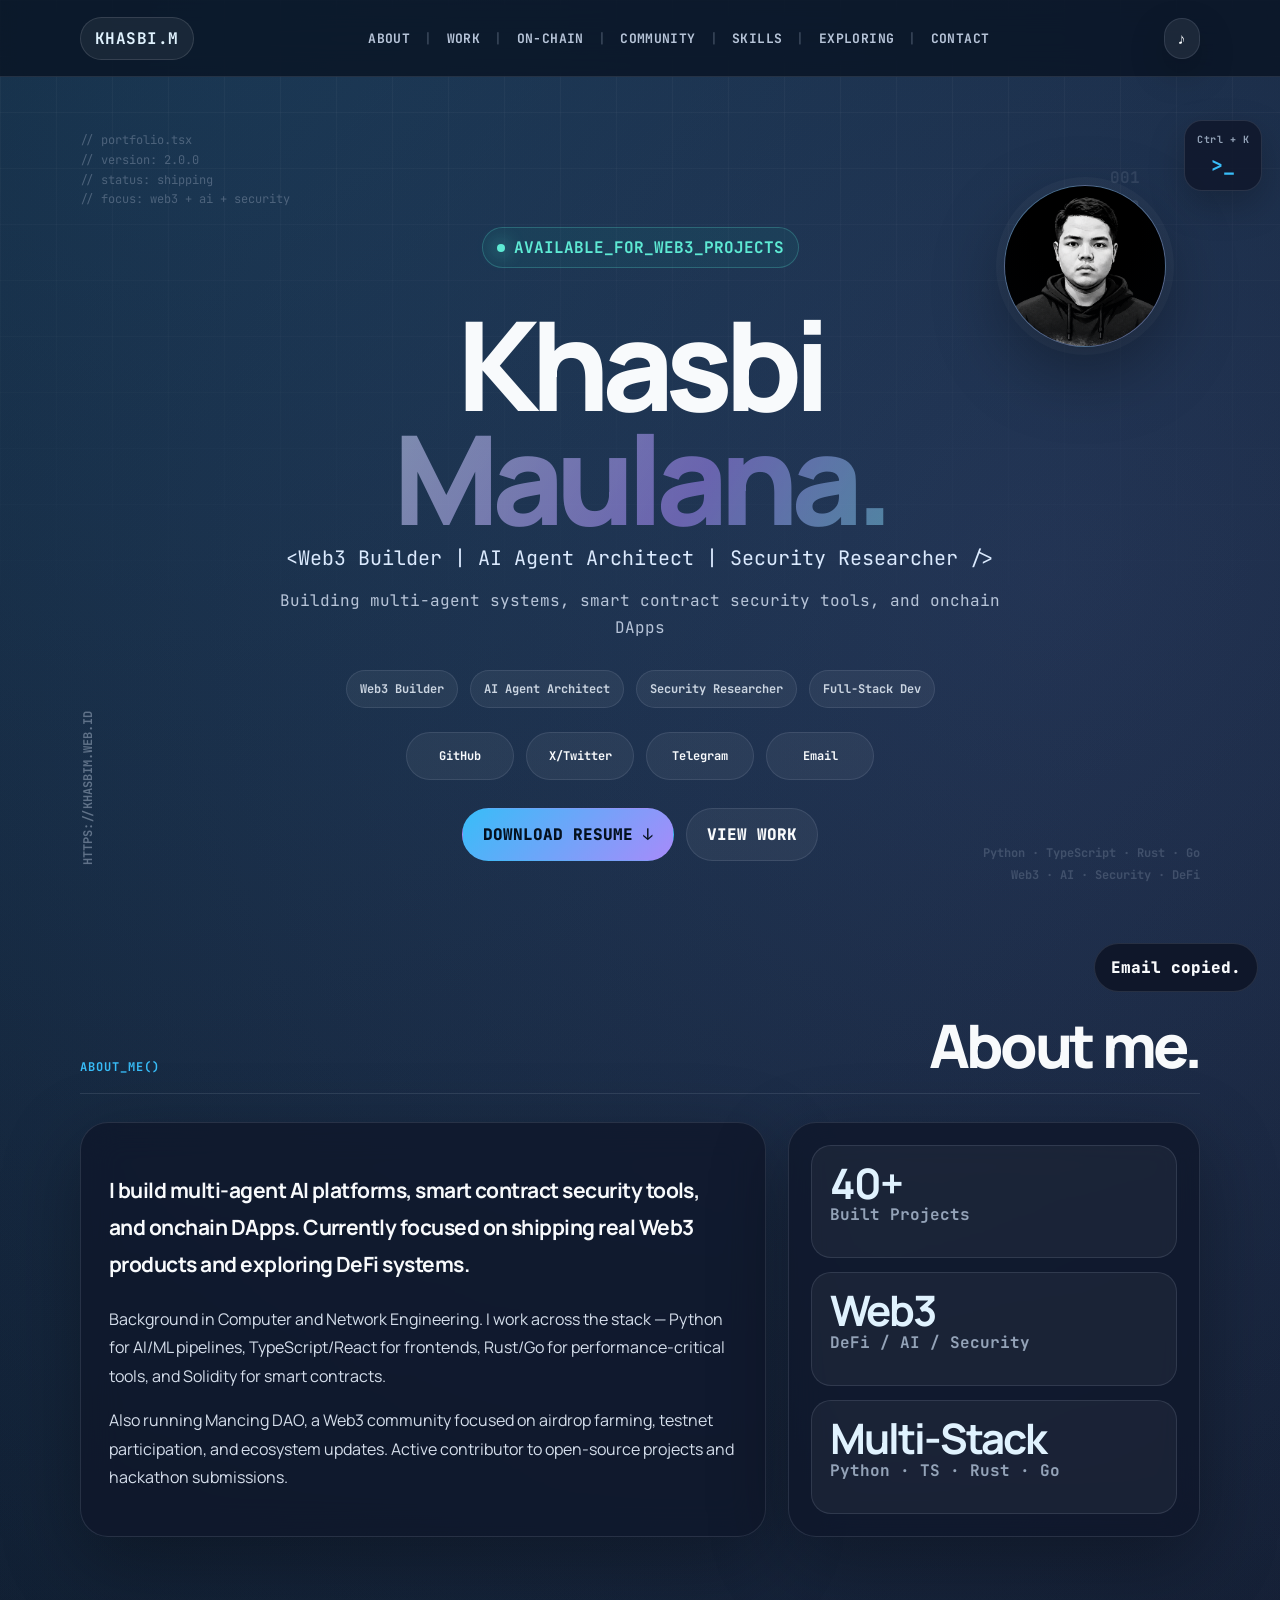
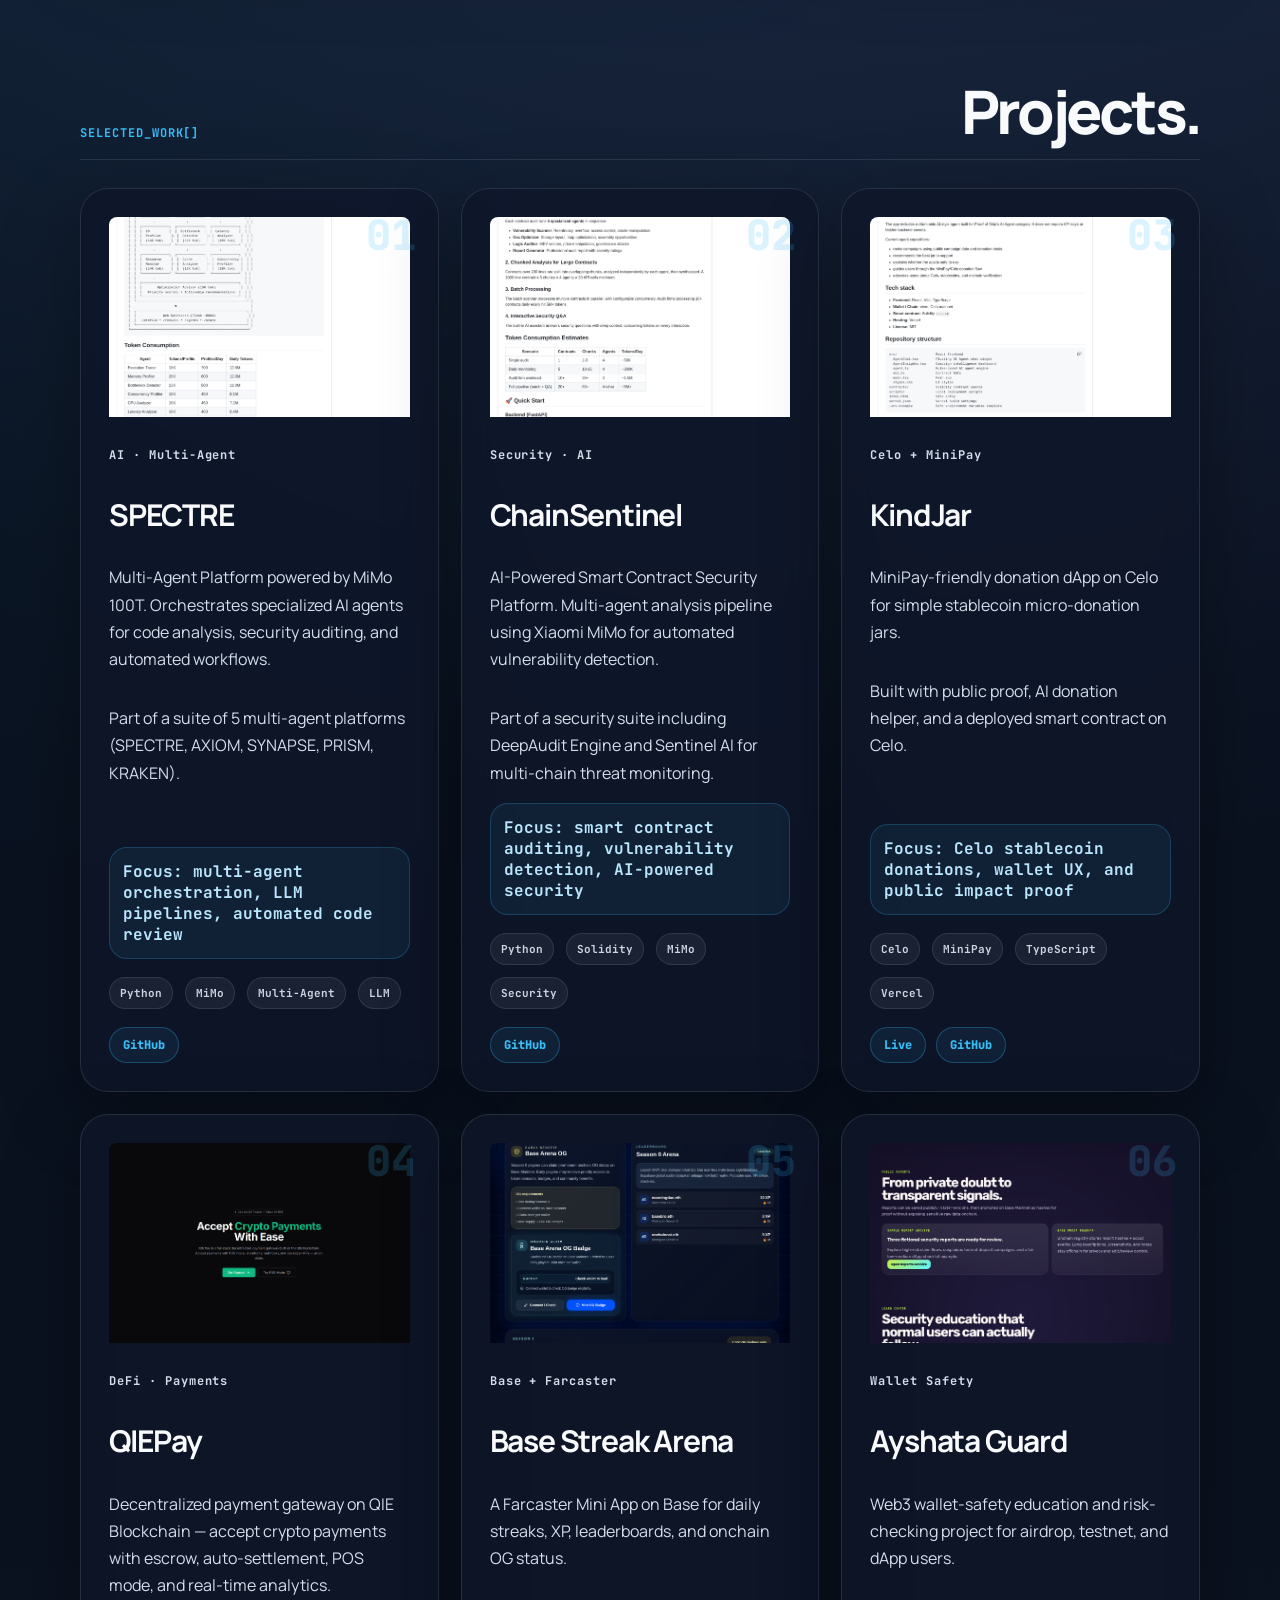
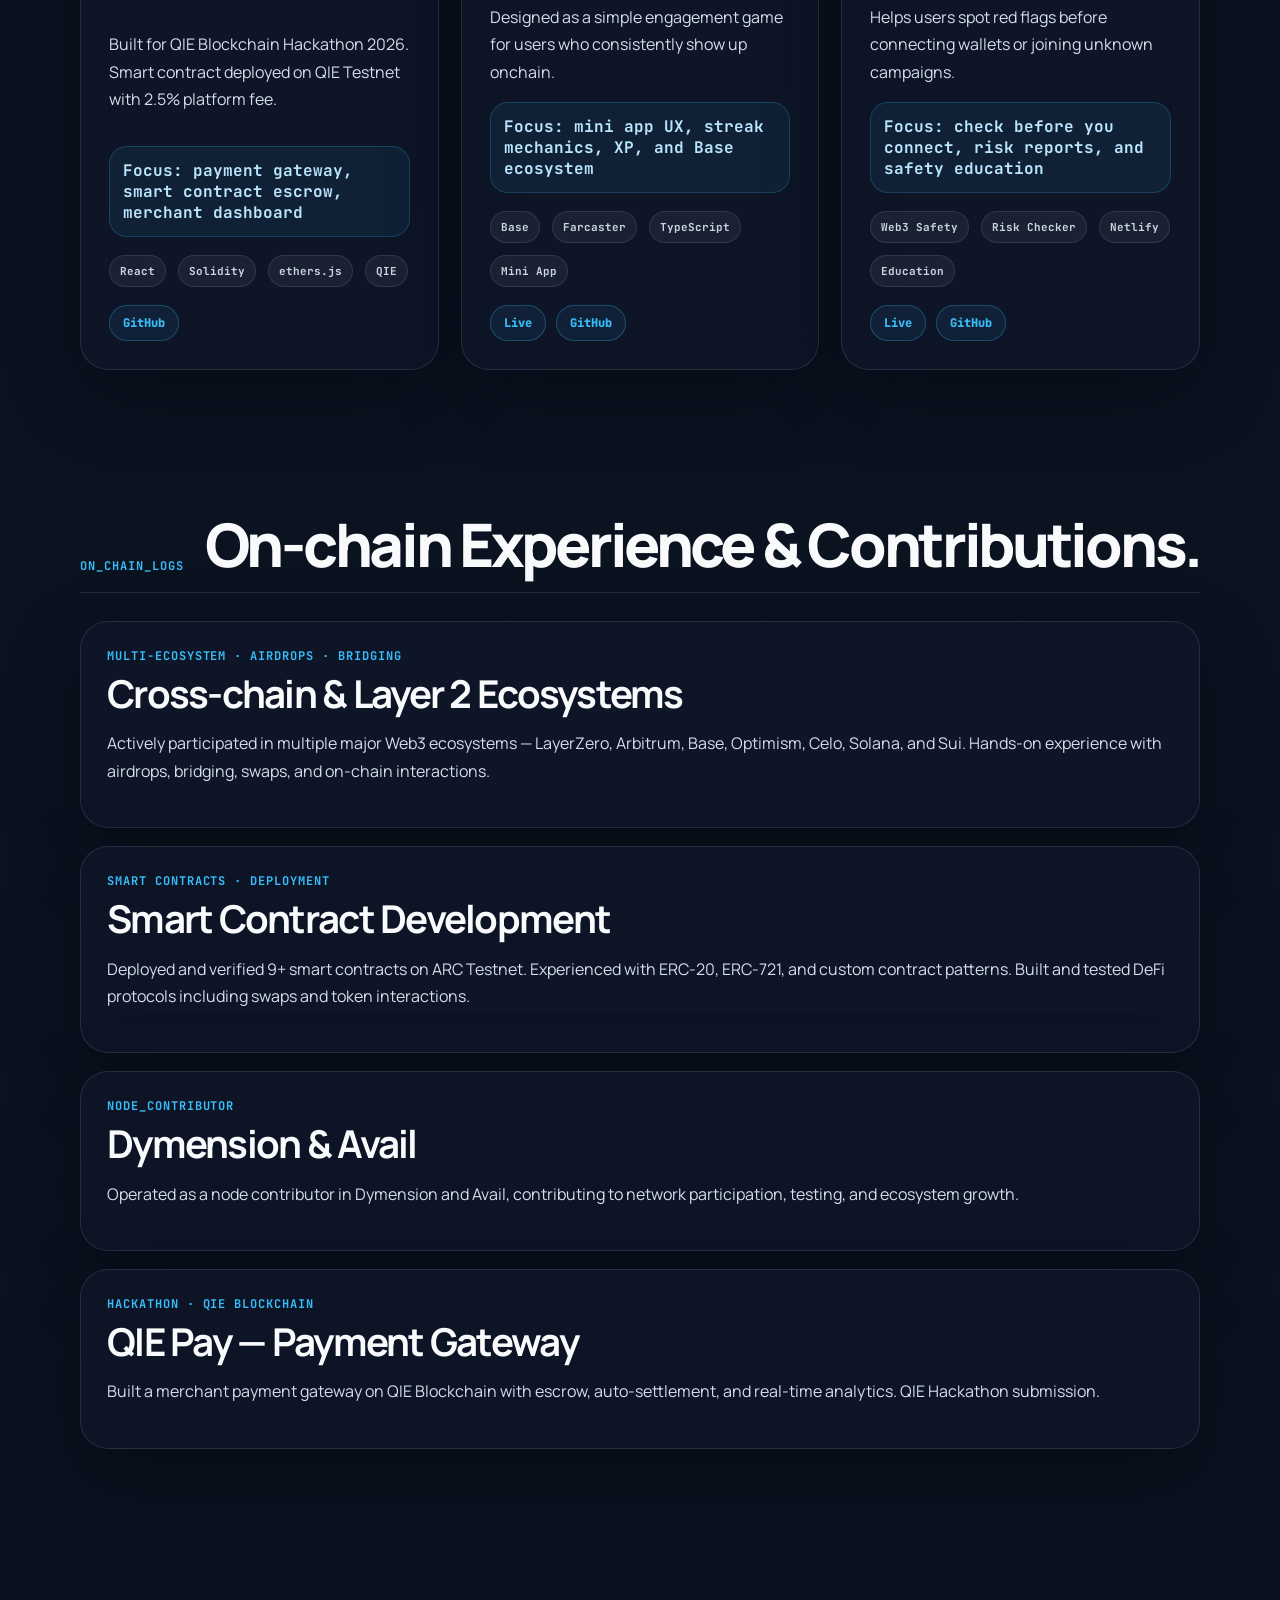
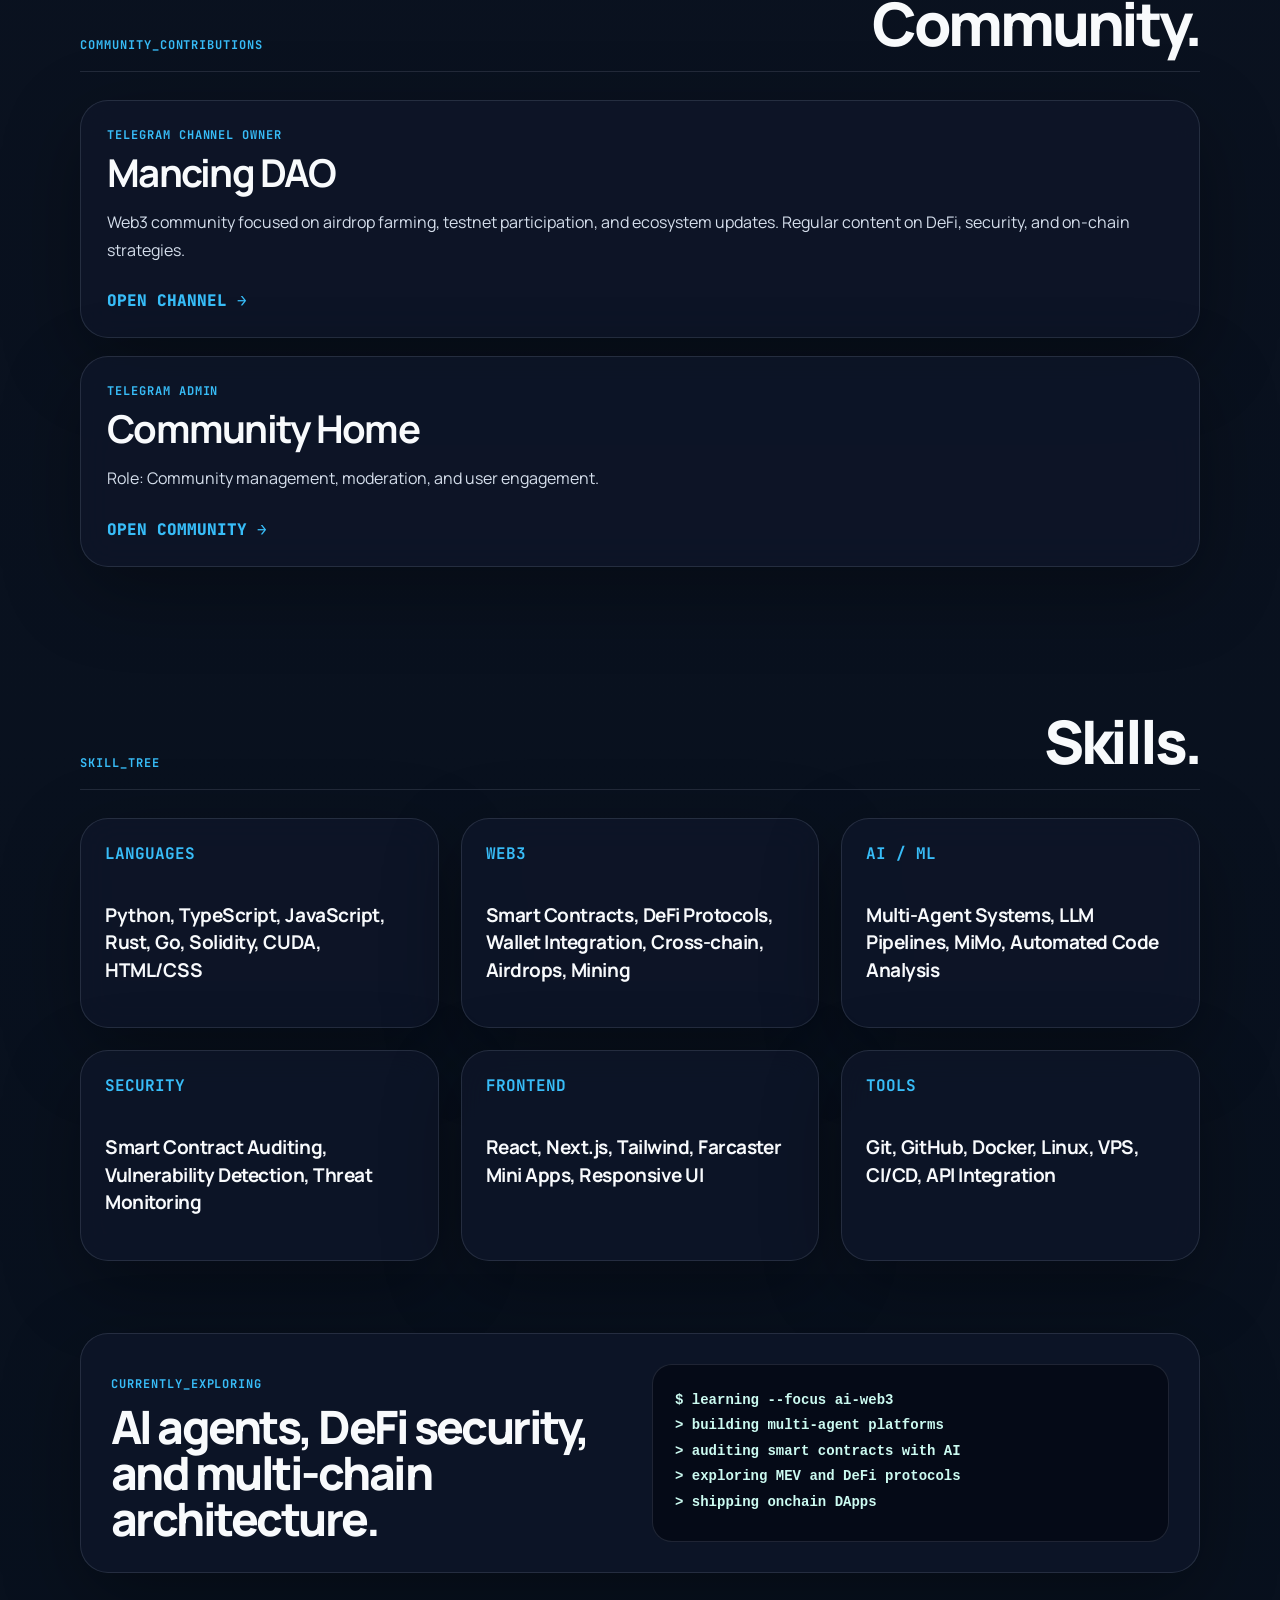
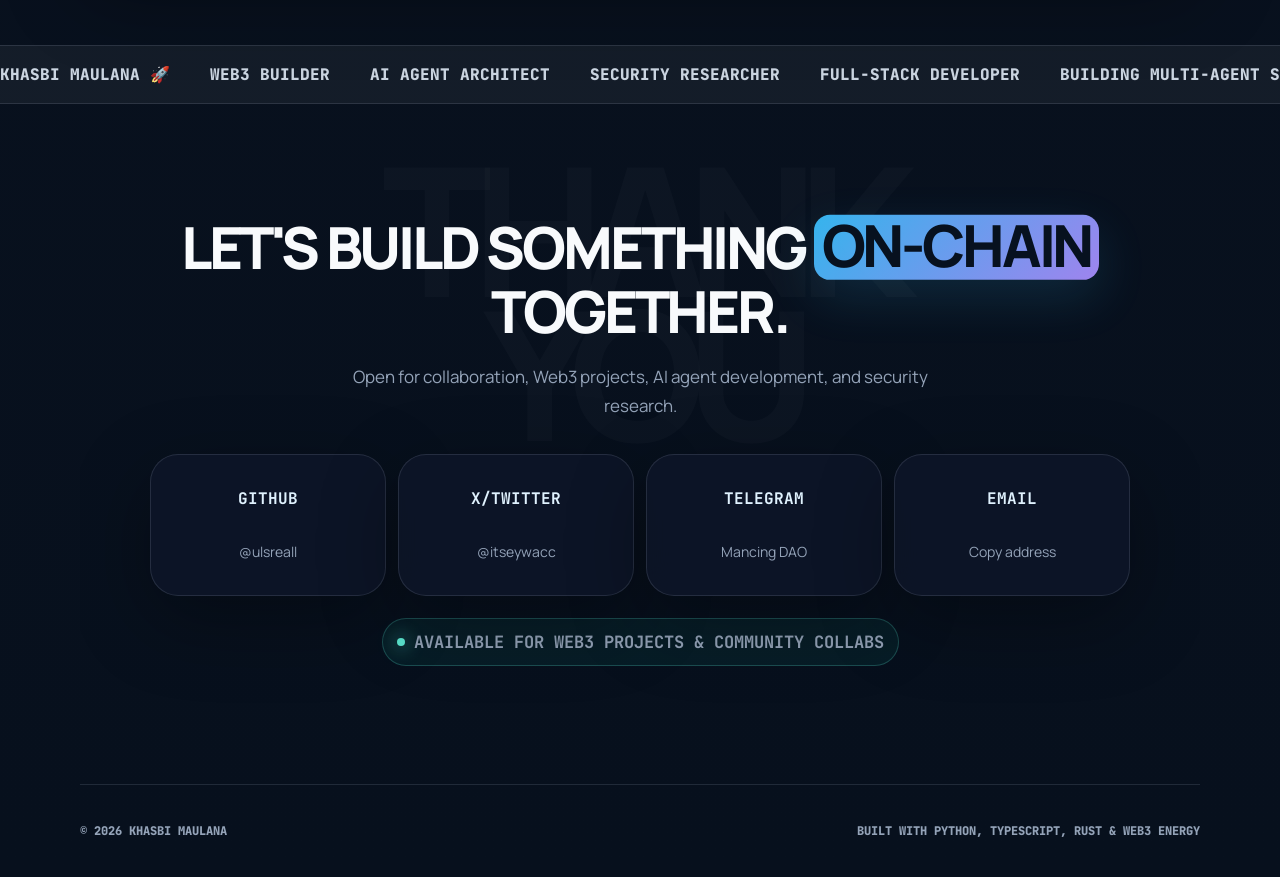
==== index.html @ 5f3d0545 "Replace Equium GPU Miner with QIEPay" ====
<!doctype html>
<html lang="en">
<head>
  <meta charset="UTF-8" />
  <meta name="viewport" content="width=device-width, initial-scale=1.0" />
  <meta name="description" content="Khasbi Maulana — Web3 Builder, AI Agent Architect, and Security Researcher building multi-agent systems, onchain tools, and DeFi applications." />
  <meta name="theme-color" content="#020617" />
  <link rel="canonical" href="https://www.khasbim.web.id/" />
  <meta property="og:type" content="website" />
  <meta property="og:url" content="https://www.khasbim.web.id/" />
  <meta property="og:title" content="Khasbi Maulana — Web3 Builder & AI Agent Architect" />
  <meta property="og:description" content="Building multi-agent AI platforms, smart contract security tools, and onchain DApps. Python, TypeScript, Rust, Go, Solidity, CUDA." />
  <meta name="twitter:card" content="summary_large_image" />
  <meta name="twitter:title" content="Khasbi Maulana — Web3 Builder & AI Agent Architect" />
  <meta name="twitter:description" content="Building multi-agent AI platforms, smart contract security tools, and onchain DApps." />
  <title>Khasbi Maulana | Web3 Builder & AI Agent Architect</title>
  <link rel="icon" type="image/svg+xml" href="favicon.svg">
  <meta property="og:image" content="https://www.khasbim.web.id/og-image.svg" />
  <meta name="twitter:image" content="https://www.khasbim.web.id/og-image.svg" />
  <link rel="preconnect" href="https://fonts.googleapis.com">
  <link rel="preconnect" href="https://fonts.gstatic.com" crossorigin>
  <link href="https://fonts.googleapis.com/css2?family=Manrope:wght@400;500;600;700;800&family=JetBrains+Mono:wght@500;600;700&display=swap" rel="stylesheet">
  <link rel="stylesheet" href="styles.css" />
</head>
<body>
  <div class="cursor-grid" aria-hidden="true"></div>

  <header class="site-header">
    <nav class="nav container" aria-label="Main navigation">
      <a class="brand" href="#home">KHASBI.M</a>
      <button class="menu-button" type="button" aria-label="Toggle menu" aria-expanded="false">MENU</button>
      <div class="nav-links">
        <a href="#about">ABOUT</a><span>|</span>
        <a href="#projects">WORK</a><span>|</span>
        <a href="#onchain">ON-CHAIN</a><span>|</span>
        <a href="#community">COMMUNITY</a><span>|</span>
        <a href="#skills">SKILLS</a><span>|</span>
        <a href="#exploring">EXPLORING</a><span>|</span>
        <a href="#contact">CONTACT</a>
      </div>
      <button class="sound-button" type="button" title="Toggle click sound" aria-label="Toggle sound">♪</button>
    </nav>
  </header>

  <button class="to-top" type="button" aria-label="Scroll to top">↑</button>

  <button class="terminal-trigger" type="button" aria-label="Open quick terminal">
    <span>Ctrl + K</span>
    <strong>&gt;_</strong>
  </button>

  <main id="home">
    <section class="hero container section-panel">
      <div class="code-comment">
        <p>// portfolio.tsx</p>
        <p>// version: 2.0.0</p>
        <p>// status: shipping</p>
        <p>// focus: web3 + ai + security</p>
      </div>

      <div class="line-numbers" aria-hidden="true">
        <span>001</span><span>002</span><span>003</span><span>004</span><span>005</span><span>006</span>
      </div>


      <div class="profile-visual card-shadow" aria-label="Profile portrait">
        <div class="profile-label">PROFILE_RENDER.PNG</div>
        <img src="assets/profile.png" alt="Khasbi Maulana — Web3 Builder" />
      </div>

      <div class="hero-center">
        <p class="availability"><i></i> AVAILABLE_FOR_WEB3_PROJECTS</p>
        <h1><span>Khasbi</span><em>Maulana.</em></h1>
        <p class="jsx-role" aria-label="Web3 Builder | AI Agent Architect | Security Researcher">&lt;Web3 Builder | AI Agent Architect | Security Researcher /&gt;</p>
        <p class="tagline">Building multi-agent systems, smart contract security tools, and onchain DApps</p>

        <div class="pill-row">
          <span>Web3 Builder</span>
          <span>AI Agent Architect</span>
          <span>Security Researcher</span>
          <span>Full-Stack Dev</span>
        </div>

        <div class="social-row">
          <a href="https://github.com/ulsreall" target="_blank" rel="noreferrer">GitHub</a>
          <a href="https://x.com/itseywacc" target="_blank" rel="noreferrer">X/Twitter</a>
          <a href="https://t.me/mancingdao" target="_blank" rel="noreferrer">Telegram</a>
          <a href="mailto:khasbimln@gmail.com">Email</a>
        </div>

        <div class="hero-actions">
          <a class="primary-cta" href="assets/CV_Khasbi_Maulana.pdf" download>DOWNLOAD RESUME ↓</a>
          <a class="secondary-cta" href="#projects">VIEW WORK</a>
        </div>
      </div>

      <div class="hero-meta left-meta">HTTPS://KHASBIM.WEB.ID</div>
    <div class="right-meta hero-meta">
      <p>Python · TypeScript · Rust · Go</p>
      <p>Web3 · AI · Security · DeFi</p>
    </div>
    </section>

    <section id="about" class="container content-section">
      <div class="section-title">
        <span>ABOUT_ME()</span>
        <h2>About me.</h2>
      </div>
      <div class="about-grid">
        <div class="about-copy card-shadow">
          <p>I build multi-agent AI platforms, smart contract security tools, and onchain DApps. Currently focused on shipping real Web3 products and exploring DeFi systems.</p>
          <p>Background in Computer and Network Engineering. I work across the stack — Python for AI/ML pipelines, TypeScript/React for frontends, Rust/Go for performance-critical tools, and Solidity for smart contracts.</p>
          <p>Also running Mancing DAO, a Web3 community focused on airdrop farming, testnet participation, and ecosystem updates. Active contributor to open-source projects and hackathon submissions.</p>
        </div>
        <aside class="stats-card card-shadow">
          <div><strong>40+</strong><span>Built Projects</span></div>
          <div><strong>Web3</strong><span>DeFi / AI / Security</span></div>
          <div><strong>Multi-Stack</strong><span>Python · TS · Rust · Go</span></div>
        </aside>
      </div>
    </section>

    <section id="projects" class="container content-section">
      <div class="section-title">
        <span>SELECTED_WORK[]</span>
        <h2>Projects.</h2>
      </div>
      <div class="project-grid">
        <!-- AI / Multi-Agent -->
        <article class="project-card card-shadow featured-project">
          <div class="project-image">
            <img src="assets/projects/spectre.png" alt="SPECTRE - Multi-Agent Platform" loading="lazy" />
          </div>
          <div class="project-index">01</div>
          <p class="project-type">AI · Multi-Agent</p>
          <h3>SPECTRE</h3>
          <p>Multi-Agent Platform powered by MiMo 100T. Orchestrates specialized AI agents for code analysis, security auditing, and automated workflows.</p>
          <p>Part of a suite of 5 multi-agent platforms (SPECTRE, AXIOM, SYNAPSE, PRISM, KRAKEN).</p>
          <div class="focus-box">Focus: multi-agent orchestration, LLM pipelines, automated code review</div>
          <div class="stack"><span>Python</span><span>MiMo</span><span>Multi-Agent</span><span>LLM</span></div>
          <div class="project-links"><a href="https://github.com/ulsreall/spectre" target="_blank" rel="noreferrer">GitHub</a></div>
        </article>

        <!-- Security -->
        <article class="project-card card-shadow featured-project">
          <div class="project-image">
            <img src="assets/projects/chainsentinel.png" alt="ChainSentinel - Smart Contract Security" loading="lazy" />
          </div>
          <div class="project-index">02</div>
          <p class="project-type">Security · AI</p>
          <h3>ChainSentinel</h3>
          <p>AI-Powered Smart Contract Security Platform. Multi-agent analysis pipeline using Xiaomi MiMo for automated vulnerability detection.</p>
          <p>Part of a security suite including DeepAudit Engine and Sentinel AI for multi-chain threat monitoring.</p>
          <div class="focus-box">Focus: smart contract auditing, vulnerability detection, AI-powered security</div>
          <div class="stack"><span>Python</span><span>Solidity</span><span>MiMo</span><span>Security</span></div>
          <div class="project-links"><a href="https://github.com/ulsreall/chainsentinel" target="_blank" rel="noreferrer">GitHub</a></div>
        </article>

        <!-- Web3 DApp -->
        <article class="project-card card-shadow featured-project">
          <div class="project-image">
            <img src="assets/projects/kindjar-celo.png" alt="KindJar - Celo Donation DApp" loading="lazy" />
          </div>
          <div class="project-index">03</div>
          <p class="project-type">Celo + MiniPay</p>
          <h3>KindJar</h3>
          <p>MiniPay-friendly donation dApp on Celo for simple stablecoin micro-donation jars.</p>
          <p>Built with public proof, AI donation helper, and a deployed smart contract on Celo.</p>
          <div class="focus-box">Focus: Celo stablecoin donations, wallet UX, and public impact proof</div>
          <div class="stack"><span>Celo</span><span>MiniPay</span><span>TypeScript</span><span>Vercel</span></div>
          <div class="project-links"><a href="https://kindjar-celo.vercel.app" target="_blank" rel="noreferrer">Live</a><a href="https://github.com/ulsreall/kindjar-celo" target="_blank" rel="noreferrer">GitHub</a></div>
        </article>

        <!-- QIE Pay -->
        <article class="project-card card-shadow featured-project">
          <div class="project-image">
            <img src="assets/projects/qiepay.png" alt="QIEPay" loading="lazy" />
          </div>
          <div class="project-index">04</div>
          <p class="project-type">DeFi · Payments</p>
          <h3>QIEPay</h3>
          <p>Decentralized payment gateway on QIE Blockchain — accept crypto payments with escrow, auto-settlement, POS mode, and real-time analytics.</p>
          <p>Built for QIE Blockchain Hackathon 2026. Smart contract deployed on QIE Testnet with 2.5% platform fee.</p>
          <div class="focus-box">Focus: payment gateway, smart contract escrow, merchant dashboard</div>
          <div class="stack"><span>React</span><span>Solidity</span><span>ethers.js</span><span>QIE</span></div>
          <div class="project-links"><a href="https://github.com/ulsreall/qie-pay" target="_blank" rel="noreferrer">GitHub</a></div>
        </article>

        <!-- Farcaster -->
        <article class="project-card card-shadow featured-project">
          <div class="project-image">
            <img src="assets/projects/base-streak-arena.png" alt="Base Streak Arena" loading="lazy" />
          </div>
          <div class="project-index">05</div>
          <p class="project-type">Base + Farcaster</p>
          <h3>Base Streak Arena</h3>
          <p>A Farcaster Mini App on Base for daily streaks, XP, leaderboards, and onchain OG status.</p>
          <p>Designed as a simple engagement game for users who consistently show up onchain.</p>
          <div class="focus-box">Focus: mini app UX, streak mechanics, XP, and Base ecosystem</div>
          <div class="stack"><span>Base</span><span>Farcaster</span><span>TypeScript</span><span>Mini App</span></div>
          <div class="project-links"><a href="https://base-streak-arena.vercel.app" target="_blank" rel="noreferrer">Live</a><a href="https://github.com/ulsreall/base-streak-arena" target="_blank" rel="noreferrer">GitHub</a></div>
        </article>

        <!-- Wallet Safety -->
        <article class="project-card card-shadow featured-project">
          <div class="project-image">
            <img src="assets/projects/ayshata-guard.png" alt="Ayshata Guard" loading="lazy" />
          </div>
          <div class="project-index">06</div>
          <p class="project-type">Wallet Safety</p>
          <h3>Ayshata Guard</h3>
          <p>Web3 wallet-safety education and risk-checking project for airdrop, testnet, and dApp users.</p>
          <p>Helps users spot red flags before connecting wallets or joining unknown campaigns.</p>
          <div class="focus-box">Focus: check before you connect, risk reports, and safety education</div>
          <div class="stack"><span>Web3 Safety</span><span>Risk Checker</span><span>Netlify</span><span>Education</span></div>
          <div class="project-links"><a href="https://ayshataguard.web.id" target="_blank" rel="noreferrer">Live</a><a href="https://github.com/ayshataguard/ayshata-guard" target="_blank" rel="noreferrer">GitHub</a></div>
        </article>
      </div>
    </section>

    <section id="onchain" class="container content-section">
      <div class="section-title">
        <span>ON_CHAIN_LOGS</span>
        <h2>On-chain Experience & Contributions.</h2>
      </div>
      <div class="timeline">
        <article class="timeline-item card-shadow">
          <div class="timeline-date">MULTI-ECOSYSTEM · AIRDROPS · BRIDGING</div>
          <h3>Cross-chain & Layer 2 Ecosystems</h3>
          <p>Actively participated in multiple major Web3 ecosystems — LayerZero, Arbitrum, Base, Optimism, Celo, Solana, and Sui. Hands-on experience with airdrops, bridging, swaps, and on-chain interactions.</p>
        </article>
        <article class="timeline-item card-shadow">
          <div class="timeline-date">SMART CONTRACTS · DEPLOYMENT</div>
          <h3>Smart Contract Development</h3>
          <p>Deployed and verified 9+ smart contracts on ARC Testnet. Experienced with ERC-20, ERC-721, and custom contract patterns. Built and tested DeFi protocols including swaps and token interactions.</p>
        </article>
        <article class="timeline-item card-shadow">
          <div class="timeline-date">NODE_CONTRIBUTOR</div>
          <h3>Dymension & Avail</h3>
          <p>Operated as a node contributor in Dymension and Avail, contributing to network participation, testing, and ecosystem growth.</p>
        </article>
        <article class="timeline-item card-shadow">
          <div class="timeline-date">HACKATHON · QIE BLOCKCHAIN</div>
          <h3>QIE Pay — Payment Gateway</h3>
          <p>Built a merchant payment gateway on QIE Blockchain with escrow, auto-settlement, and real-time analytics. QIE Hackathon submission.</p>
        </article>
      </div>
    </section>

    <section id="community" class="container content-section">
      <div class="section-title">
        <span>COMMUNITY_CONTRIBUTIONS</span>
        <h2>Community.</h2>
      </div>
      <div class="timeline">
        <article class="timeline-item card-shadow">
          <div class="timeline-date">TELEGRAM CHANNEL OWNER</div>
          <h3>Mancing DAO</h3>
          <p>Web3 community focused on airdrop farming, testnet participation, and ecosystem updates. Regular content on DeFi, security, and on-chain strategies.</p>
          <a href="https://t.me/mancingdao" target="_blank" rel="noreferrer">OPEN CHANNEL →</a>
        </article>
        <article class="timeline-item card-shadow">
          <div class="timeline-date">TELEGRAM ADMIN</div>
          <h3>Community Home</h3>
          <p>Role: Community management, moderation, and user engagement.</p>
          <a href="https://t.me/CommunityHomeS" target="_blank" rel="noreferrer">OPEN COMMUNITY →</a>
        </article>
      </div>
    </section>

    <section id="skills" class="container content-section">
      <div class="section-title">
        <span>SKILL_TREE</span>
        <h2>Skills.</h2>
      </div>
      <div class="skills-grid">
        <article class="skill-card card-shadow">
          <h3>LANGUAGES</h3>
          <p>Python, TypeScript, JavaScript, Rust, Go, Solidity, CUDA, HTML/CSS</p>
        </article>
        <article class="skill-card card-shadow">
          <h3>WEB3</h3>
          <p>Smart Contracts, DeFi Protocols, Wallet Integration, Cross-chain, Airdrops, Mining</p>
        </article>
        <article class="skill-card card-shadow">
          <h3>AI / ML</h3>
          <p>Multi-Agent Systems, LLM Pipelines, MiMo, Automated Code Analysis</p>
        </article>
        <article class="skill-card card-shadow">
          <h3>SECURITY</h3>
          <p>Smart Contract Auditing, Vulnerability Detection, Threat Monitoring</p>
        </article>
        <article class="skill-card card-shadow">
          <h3>FRONTEND</h3>
          <p>React, Next.js, Tailwind, Farcaster Mini Apps, Responsive UI</p>
        </article>
        <article class="skill-card card-shadow">
          <h3>TOOLS</h3>
          <p>Git, GitHub, Docker, Linux, VPS, CI/CD, API Integration</p>
        </article>
      </div>
    </section>

    <section id="exploring" class="container content-section terminal-section card-shadow">
      <div>
        <p class="terminal-label">CURRENTLY_EXPLORING</p>
        <h2>AI agents, DeFi security, and multi-chain architecture.</h2>
      </div>
      <pre><code>$ learning --focus ai-web3
&gt; building multi-agent platforms
&gt; auditing smart contracts with AI
&gt; exploring MEV and DeFi protocols
&gt; shipping onchain DApps</code></pre>
    </section>

    <section class="marquee" aria-label="Portfolio ticker">
      <div class="marquee-track">
        <span>KHASBI MAULANA 🚀</span>
        <span>WEB3 BUILDER</span>
        <span>AI AGENT ARCHITECT</span>
        <span>SECURITY RESEARCHER</span>
        <span>FULL-STACK DEVELOPER</span>
        <span>BUILDING MULTI-AGENT SYSTEMS</span>
        <span>KHASBI MAULANA 🚀</span>
        <span>WEB3 BUILDER</span>
        <span>AI AGENT ARCHITECT</span>
        <span>SECURITY RESEARCHER</span>
      </div>
    </section>

    <section id="contact" class="contact-section container">
      <div class="thank-you" aria-hidden="true">THANK<br>YOU</div>
      <h2>LET'S BUILD SOMETHING <mark>ON-CHAIN</mark> TOGETHER.</h2>
      <p>Open for collaboration, Web3 projects, AI agent development, and security research.</p>
      <div class="contact-cards">
        <a class="contact-card card-shadow" href="https://github.com/ulsreall" target="_blank" rel="noreferrer"><strong>GitHub</strong><span>@ulsreall</span></a>
        <a class="contact-card card-shadow" href="https://x.com/itseywacc" target="_blank" rel="noreferrer"><strong>X/Twitter</strong><span>@itseywacc</span></a>
        <a class="contact-card card-shadow" href="https://t.me/mancingdao" target="_blank" rel="noreferrer"><strong>Telegram</strong><span>Mancing DAO</span></a>
        <button class="contact-card card-shadow copy-email" type="button" data-email="khasbimln@gmail.com"><strong>Email</strong><span>Copy address</span></button>
      </div>
      <p class="status-line"><i></i> AVAILABLE FOR WEB3 PROJECTS & COMMUNITY COLLABS</p>
    </section>
  </main>

  <footer class="footer container">
    <p>© <span id="year"></span> KHASBI MAULANA</p>
    <p>BUILT WITH PYTHON, TYPESCRIPT, RUST & WEB3 ENERGY</p>
  </footer>

  <div class="command-modal" hidden>
    <div class="command-box card-shadow">
      <div class="command-head"><strong>&gt;_ quick nav</strong><button type="button" class="close-command">ESC</button></div>
      <a href="#about">go /about</a>
      <a href="#projects">go /projects</a>
      <a href="#onchain">go /on-chain</a>
      <a href="#community">go /community</a>
      <a href="#skills">go /skills</a>
      <a href="#contact">go /contact</a>
    </div>
  </div>

  <div class="toast" role="status" aria-live="polite">Email copied.</div>

  <script src="script.js"></script>
</body>
</html>
---- styles.css ----
:root {
  --bg: #08111f;
  --bg-soft: #0d1728;
  --paper: rgba(15, 23, 42, 0.78);
  --paper-strong: #111c31;
  --ink: #f8fafc;
  --muted: #94a3b8;
  --line: rgba(148, 163, 184, 0.18);
  --accent: #38bdf8;
  --accent-2: #a78bfa;
  --green: #5eead4;
  --gray: rgba(255,255,255,.045);
  --mono: 'JetBrains Mono', ui-monospace, SFMono-Regular, monospace;
  --sans: 'Manrope', system-ui, -apple-system, BlinkMacSystemFont, 'Segoe UI', sans-serif;
  --shadow: 0 24px 80px rgba(0, 0, 0, .32);
  --shadow-small: 0 14px 36px rgba(0, 0, 0, .22);
  --radius: 28px;
  --radius-sm: 16px;
}

* { box-sizing: border-box; }
html { scroll-behavior: smooth; }
body {
  margin: 0;
  background:
    radial-gradient(circle at 20% 0%, rgba(56, 189, 248, .18), transparent 34%),
    radial-gradient(circle at 82% 8%, rgba(167, 139, 250, .15), transparent 28%),
    linear-gradient(180deg, #08111f 0%, #0b1220 52%, #07101d 100%);
  color: var(--ink);
  font-family: var(--sans);
  overflow-x: hidden;
}
body::selection { background: var(--accent); color: #06101d; }
a { color: inherit; text-decoration: none; }
button { font: inherit; color: inherit; }
.container { width: min(1120px, calc(100% - 36px)); margin-inline: auto; }

.cursor-grid {
  position: fixed;
  inset: 0;
  z-index: -1;
  background-image: linear-gradient(rgba(255,255,255,.035) 1px, transparent 1px), linear-gradient(90deg, rgba(255,255,255,.035) 1px, transparent 1px);
  background-size: 56px 56px;
  mask-image: linear-gradient(to bottom, black, transparent 78%);
}

.site-header {
  position: sticky;
  top: 0;
  z-index: 20;
  background: rgba(8, 17, 31, .74);
  backdrop-filter: blur(18px);
  border-bottom: 1px solid var(--line);
}
.nav { height: 76px; display: flex; align-items: center; justify-content: space-between; gap: 18px; }
.brand, .nav-links, .sound-button, .menu-button, .terminal-trigger, .to-top { font-family: var(--mono); font-weight: 700; letter-spacing: .03em; }
.brand {
  padding: 10px 14px;
  border: 1px solid rgba(255,255,255,.12);
  border-radius: 999px;
  background: rgba(255,255,255,.06);
  color: #e0f2fe;
}
.nav-links { display: flex; align-items: center; gap: 14px; font-size: 13px; color: #b7c4d8; }
.nav-links span { color: rgba(148,163,184,.32); }
.nav-links a { transition: color .18s; }
.nav-links a:hover { color: var(--ink); }
.sound-button, .menu-button, .to-top {
  border: 1px solid var(--line);
  border-radius: 999px;
  background: rgba(255,255,255,.07);
  box-shadow: var(--shadow-small);
  padding: 9px 12px;
  cursor: pointer;
}
.menu-button { display: none; }
.to-top { position: fixed; right: 22px; bottom: 22px; z-index: 30; opacity: 0; pointer-events: none; transition: .2s; color: var(--accent); }
.to-top.show { opacity: 1; pointer-events: auto; }
.terminal-trigger {
  position: fixed;
  right: 18px;
  top: 120px;
  z-index: 15;
  display: grid;
  gap: 6px;
  border: 1px solid var(--line);
  border-radius: 18px;
  background: rgba(15, 23, 42, .82);
  box-shadow: var(--shadow-small);
  padding: 12px;
  cursor: pointer;
  color: var(--accent);
}
.terminal-trigger span { font-size: 10px; color: var(--muted); }
.terminal-trigger strong { font-size: 20px; }

.section-panel { position: relative; }
.hero { min-height: calc(100vh - 76px); padding: 62px 0 82px; display: grid; place-items: center; }
.code-comment {
  position: absolute;
  top: 54px;
  left: 0;
  font-family: var(--mono);
  font-size: 12px;
  color: rgba(148,163,184,.42);
  line-height: 1.65;
}
.code-comment p, .right-meta p { margin: 0; }
.line-numbers {
  position: absolute;
  top: 90px;
  right: 60px;
  display: grid;
  gap: 8px;
  font-family: var(--mono);
  color: rgba(148,163,184,.18);
  font-weight: 700;
}
.hero-center { text-align: center; max-width: 920px; padding-top: 72px; position: relative; z-index: 2; }
.availability, .status-line {
  display: inline-flex;
  align-items: center;
  gap: 9px;
  font-family: var(--mono);
  font-weight: 700;
  color: var(--green);
  border: 1px solid rgba(94,234,212,.24);
  border-radius: 999px;
  padding: 9px 14px;
  background: rgba(20, 184, 166, .08);
}
.availability i, .status-line i { width: 8px; height: 8px; border-radius: 999px; background: var(--green); display: inline-block; box-shadow: 0 0 18px var(--green); }
h1 {
  position: relative;
  margin: 24px 0 14px;
  font-size: clamp(52px, 10vw, 124px);
  line-height: .9;
  letter-spacing: -.065em;
  font-weight: 800;
}
h1 span { display: block; }
h1 em {
  display: block;
  font-style: normal;
  color: transparent;
  background: linear-gradient(120deg, #e0f2fe, #a78bfa 58%, #5eead4);
  -webkit-background-clip: text;
  background-clip: text;
  opacity: .55;
  transform: translateY(.02em);
}
.jsx-role { font-family: var(--mono); font-size: clamp(14px, 2vw, 20px); margin: 0; color: #dbeafe; }
.jsx-role b { font-weight: 700; color: var(--accent); }
.tagline { font-family: var(--mono); margin: 16px auto 0; color: #b7c4d8; max-width: 760px; line-height: 1.7; }
.pill-row, .social-row, .hero-actions, .stack, .contact-cards { display: flex; justify-content: center; flex-wrap: wrap; gap: 12px; }
.pill-row { margin-top: 28px; }
.pill-row span, .stack span {
  font-family: var(--mono);
  border: 1px solid var(--line);
  border-radius: 999px;
  background: rgba(255,255,255,.055);
  color: #cbd5e1;
  padding: 10px 13px;
  font-size: 12px;
  font-weight: 700;
}
.social-row { margin-top: 24px; }
.social-row a {
  min-width: 108px;
  min-height: 48px;
  display: grid;
  place-items: center;
  border: 1px solid var(--line);
  border-radius: 999px;
  background: rgba(255,255,255,.055);
  font-family: var(--mono);
  font-size: 12px;
  font-weight: 700;
  transition: transform .18s, background .18s, border-color .18s;
}
.social-row a:hover, .primary-cta:hover, .secondary-cta:hover, .contact-card:hover, .brand:hover, button:hover {
  transform: translateY(-2px);
  border-color: rgba(56, 189, 248, .42);
  background: rgba(56, 189, 248, .09);
}
.hero-actions { margin-top: 28px; }
.primary-cta, .secondary-cta {
  border: 1px solid var(--line);
  border-radius: 999px;
  padding: 15px 20px;
  font-family: var(--mono);
  font-weight: 800;
  transition: transform .18s, background .18s, border-color .18s;
}
.primary-cta { background: linear-gradient(135deg, var(--accent), var(--accent-2)); color: #04111f; border-color: transparent; }
.secondary-cta { background: rgba(255,255,255,.055); color: var(--ink); }
.hero-meta { position: absolute; font-family: var(--mono); color: rgba(148,163,184,.58); font-weight: 700; font-size: 12px; }
.left-meta { left: 0; bottom: 78px; writing-mode: vertical-rl; transform: rotate(180deg); }
.right-meta { right: 0; bottom: 56px; text-align: right; line-height: 1.8; opacity: .5; }

.content-section { padding: 72px 0; }
.section-title { display: flex; align-items: end; justify-content: space-between; gap: 20px; margin-bottom: 28px; border-bottom: 1px solid var(--line); padding-bottom: 18px; }
.section-title span, .terminal-label, .project-type, .timeline-date { font-family: var(--mono); font-weight: 700; color: var(--accent); font-size: 12px; letter-spacing: .08em; }
h2 { font-size: clamp(34px, 5vw, 60px); line-height: 1; margin: 0; letter-spacing: -.055em; font-weight: 800; }
.about-grid { display: grid; grid-template-columns: 1.25fr .75fr; gap: 22px; }
.card-shadow { border: 1px solid var(--line); background: var(--paper); box-shadow: var(--shadow); border-radius: var(--radius); backdrop-filter: blur(18px); }
.about-copy { padding: 28px; font-size: 16px; line-height: 1.78; color: #d5deeb; }
.about-copy p:first-child { font-size: 21px; font-weight: 700; color: var(--ink); letter-spacing: -.025em; }
.stats-card { padding: 22px; display: grid; gap: 14px; }
.stats-card div { border: 1px solid var(--line); border-radius: 20px; padding: 18px; background: var(--gray); }
.stats-card strong { display: block; font-size: 42px; line-height: .95; letter-spacing: -.05em; color: #e0f2fe; }
.stats-card span { font-family: var(--mono); font-weight: 700; color: var(--muted); }

.project-grid { display: grid; grid-template-columns: repeat(3, 1fr); gap: 22px; }
.single-project { grid-template-columns: minmax(0, 1fr); max-width: 760px; }
.featured-project { min-height: 320px; }
.project-card { position: relative; padding: 28px; min-height: 420px; display: flex; flex-direction: column; }
.project-index { position: absolute; top: 18px; right: 22px; font-family: var(--mono); font-size: 42px; font-weight: 800; color: rgba(56,189,248,.18); }
.project-card h3 { font-size: 30px; line-height: 1.05; letter-spacing: -.04em; margin: 22px 0 18px; max-width: 84%; }
.project-card p { color: #d5deeb; line-height: 1.7; }
.focus-box { margin: auto 0 18px; border: 1px solid rgba(56,189,248,.22); border-radius: 18px; padding: 13px; font-family: var(--mono); font-weight: 700; color: #bae6fd; background: rgba(56, 189, 248, .07); }
.stack { justify-content: flex-start; }
.stack span { font-size: 11px; padding: 8px 10px; }
.project-links { display: flex; flex-wrap: wrap; gap: 10px; margin-top: 18px; }
.project-links a { display: inline-flex; align-items: center; justify-content: center; border: 1px solid rgba(56,189,248,.28); border-radius: 999px; padding: 9px 13px; font-family: var(--mono); font-size: 12px; font-weight: 800; color: var(--accent); background: rgba(56,189,248,.08); }
.project-links a:hover { border-color: rgba(56,189,248,.55); background: rgba(56,189,248,.14); transform: translateY(-1px); }
.timeline { display: grid; gap: 18px; }
.timeline-item { padding: 26px; }
.timeline-item h3 { font-size: clamp(26px, 3vw, 40px); margin: 10px 0; letter-spacing: -.045em; line-height: 1.06; }
.timeline-item p { font-size: 16px; color: #d5deeb; line-height: 1.7; }
.timeline-item a { display: inline-block; margin-top: 10px; font-family: var(--mono); font-weight: 800; color: var(--accent); }
.skills-grid { display: grid; grid-template-columns: repeat(3, 1fr); gap: 22px; }
.skill-card { padding: 24px; min-height: 210px; }
.skill-card h3 { font-family: var(--mono); font-size: 16px; margin: 0 0 38px; color: var(--accent); }
.skill-card p { font-size: 19px; line-height: 1.45; font-weight: 700; letter-spacing: -.025em; }
.terminal-section { display: grid; grid-template-columns: 1fr 1fr; gap: 24px; padding: 30px; }
.terminal-section h2 { font-size: clamp(28px, 4vw, 46px); }
pre { margin: 0; background: rgba(3, 7, 18, .72); color: #ccfbf1; border: 1px solid var(--line); border-radius: 20px; padding: 22px; overflow: auto; font: 700 14px/1.75 var(--mono); }
.marquee { margin: 72px 0 20px; overflow: hidden; background: rgba(255,255,255,.05); color: #cbd5e1; border-block: 1px solid var(--line); }
.marquee-track { display: flex; width: max-content; gap: 40px; padding: 18px 0; animation: marquee 24s linear infinite; font-family: var(--mono); font-weight: 800; white-space: nowrap; }
@keyframes marquee { from { transform: translateX(0); } to { transform: translateX(-50%); } }

.contact-section { position: relative; padding: 92px 0 84px; text-align: center; overflow: hidden; }
.thank-you { position: absolute; inset: 32px 0 auto; z-index: -1; font-weight: 900; font-size: clamp(76px, 16vw, 180px); line-height: .8; letter-spacing: -.11em; color: rgba(255,255,255,.025); }
.contact-section h2 {
  font-size: clamp(34px, 5vw, 58px);
  max-width: 920px;
  margin-inline: auto;
  line-height: 1.05;
  letter-spacing: -.055em;
}
mark {
  display: inline-block;
  background: linear-gradient(135deg, rgba(56,189,248,.95), rgba(167,139,250,.95));
  color: #07111f;
  padding: .01em .14em .055em;
  border-radius: 16px;
  transform: translateY(-.02em);
  box-shadow: 0 18px 50px rgba(56,189,248,.14);
}
.contact-section > p { font-size: 17px; color: var(--muted); max-width: 640px; margin: 22px auto 34px; line-height: 1.65; }
.contact-cards { margin-top: 26px; }
.contact-card {
  width: min(236px, 100%);
  min-height: 142px;
  display: grid;
  place-items: center;
  gap: 6px;
  padding: 20px;
  cursor: pointer;
  transition: transform .18s, background .18s, border-color .18s;
}
.contact-card strong { font-family: var(--mono); font-size: 16px; text-transform: uppercase; color: #e0f2fe; }
.contact-card span { color: var(--muted); font-size: 14px; }
.copy-email { appearance: none; }
.status-line { margin-top: 38px; }
.footer { display: flex; justify-content: space-between; gap: 20px; padding: 26px 0; border-top: 1px solid var(--line); font-family: var(--mono); font-size: 12px; font-weight: 800; color: var(--muted); }

.command-modal { position: fixed; inset: 0; z-index: 60; display: grid; place-items: center; background: rgba(2,6,23,.68); padding: 20px; backdrop-filter: blur(10px); }
.command-modal[hidden] { display: none; }
.command-box { width: min(560px, 100%); background: var(--paper-strong); padding: 16px; display: grid; gap: 10px; border-radius: 24px; }
.command-head { display: flex; justify-content: space-between; align-items: center; font-family: var(--mono); border-bottom: 1px solid var(--line); padding-bottom: 12px; }
.close-command { border: 1px solid var(--line); border-radius: 999px; background: rgba(255,255,255,.07); font-family: var(--mono); font-weight: 800; cursor: pointer; padding: 7px 10px; }
.command-box a { padding: 14px; border: 1px solid var(--line); border-radius: 16px; font-family: var(--mono); font-weight: 800; color: #cbd5e1; }
.command-box a:hover { background: rgba(56, 189, 248, .09); color: var(--ink); }
.toast { position: fixed; right: 22px; bottom: 28px; transform: translateY(120px); background: #0f172a; color: var(--ink); padding: 13px 16px; font-family: var(--mono); font-weight: 800; z-index: 80; transition: .2s; border: 1px solid var(--line); border-radius: 999px; max-width: calc(100% - 44px); }
.toast.show { transform: translateY(0); }

.profile-visual {
  position: absolute;
  right: 34px;
  top: 108px;
  width: 162px;
  height: 162px;
  overflow: hidden;
  background: linear-gradient(145deg, rgba(56,189,248,.22), rgba(167,139,250,.18));
  z-index: 1;
  border-radius: 999px;
  border: 1px solid rgba(255,255,255,.18);
  box-shadow: 0 24px 70px rgba(0,0,0,.34), 0 0 0 8px rgba(255,255,255,.035);
}
.profile-visual::after {
  content: "";
  position: absolute;
  inset: 0;
  background: radial-gradient(circle at 50% 24%, transparent 38%, rgba(8,17,31,.16) 100%);
  pointer-events: none;
}
.profile-label {
  display: none;
}
.profile-visual img {
  width: 100%;
  height: 100%;
  object-fit: cover;
  object-position: center 26%;
  transform: scale(1.08);
  filter: saturate(.88) contrast(1.04) brightness(.96);
  display: block;
}

@media (max-width: 980px) {
  .nav-links { display: none; position: absolute; left: 16px; right: 16px; top: 84px; flex-direction: column; align-items: flex-start; padding: 18px; border: 1px solid var(--line); border-radius: 22px; background: rgba(15,23,42,.96); box-shadow: var(--shadow-small); }
  .nav-links.open { display: flex; }
  .nav-links span { display: none; }
  .menu-button { display: block; }
  .sound-button { display: none; }
  .terminal-trigger { display: none; }
  .code-comment, .line-numbers, .hero-meta { display: none; }
  .hero { display: block; min-height: auto; padding: 42px 0 70px; }
  .hero-center { padding-top: 24px; }
  .about-grid, .project-grid, .skills-grid, .terminal-section { grid-template-columns: 1fr; }
  .project-card { min-height: auto; }
  .footer { flex-direction: column; }
  .profile-visual {
    position: relative;
    right: auto;
    top: auto;
    bottom: auto;
    width: 154px;
    height: 154px;
    margin: 6px auto 0;
  }
}
@media (max-width: 560px) {
  .container { width: min(100% - 22px, 1180px); }
  .brand { font-size: 13px; }
  .nav { height: 68px; }
  .availability, .status-line { font-size: 11px; padding: 8px 11px; }
  h1 { font-size: clamp(42px, 15vw, 64px); line-height: .98; letter-spacing: -.052em; margin-top: 18px; }
  .jsx-role { font-size: 12px; line-height: 1.6; }
  .tagline { font-size: 12px; line-height: 1.65; }
  .pill-row span, .stack span { font-size: 10px; padding: 8px 10px; }
  .primary-cta, .secondary-cta { width: 100%; text-align: center; padding: 13px 16px; }
  .content-section { padding: 50px 0; }
  .section-title { display: block; }
  .section-title h2 { margin-top: 10px; }
  h2 { font-size: clamp(30px, 10vw, 38px); line-height: 1.08; letter-spacing: -.04em; }
  .about-copy, .project-card, .timeline-item, .skill-card, .terminal-section { padding: 20px; border-radius: 22px; }
  .about-copy { font-size: 15px; }
  .about-copy p:first-child { font-size: 18px; }
  .project-card h3 { font-size: 26px; }
  .project-index { font-size: 34px; }
  .timeline-item h3 { font-size: 25px; }
  .skill-card { min-height: auto; }
  .skill-card h3 { margin-bottom: 20px; }
  .skill-card p { font-size: 17px; }
  pre { font-size: 12px; padding: 16px; }
  .contact-section { padding: 68px 0 64px; }
  .contact-section h2 { font-size: clamp(29px, 9vw, 36px); line-height: 1.12; letter-spacing: -.04em; }
  .thank-you { font-size: clamp(64px, 21vw, 108px); }
  .social-row a { width: 100%; }
  .contact-card { width: 100%; }
  .profile-visual { width: 132px; height: 132px; }
}

/* Project card with image */
.project-card .project-image {
  width: 100%;
  height: 200px;
  overflow: hidden;
  border-radius: 8px 8px 0 0;
  margin-bottom: 1rem;
}

.project-card .project-image img {
  width: 100%;
  height: 100%;
  object-fit: cover;
  transition: transform 0.3s ease;
}

.project-card:hover .project-image img {
  transform: scale(1.05);
}

/* Adjust project card to accommodate image */
.project-card {
  display: flex;
  flex-direction: column;
}

.project-card .project-image + .project-index {
  margin-top: 0;
}
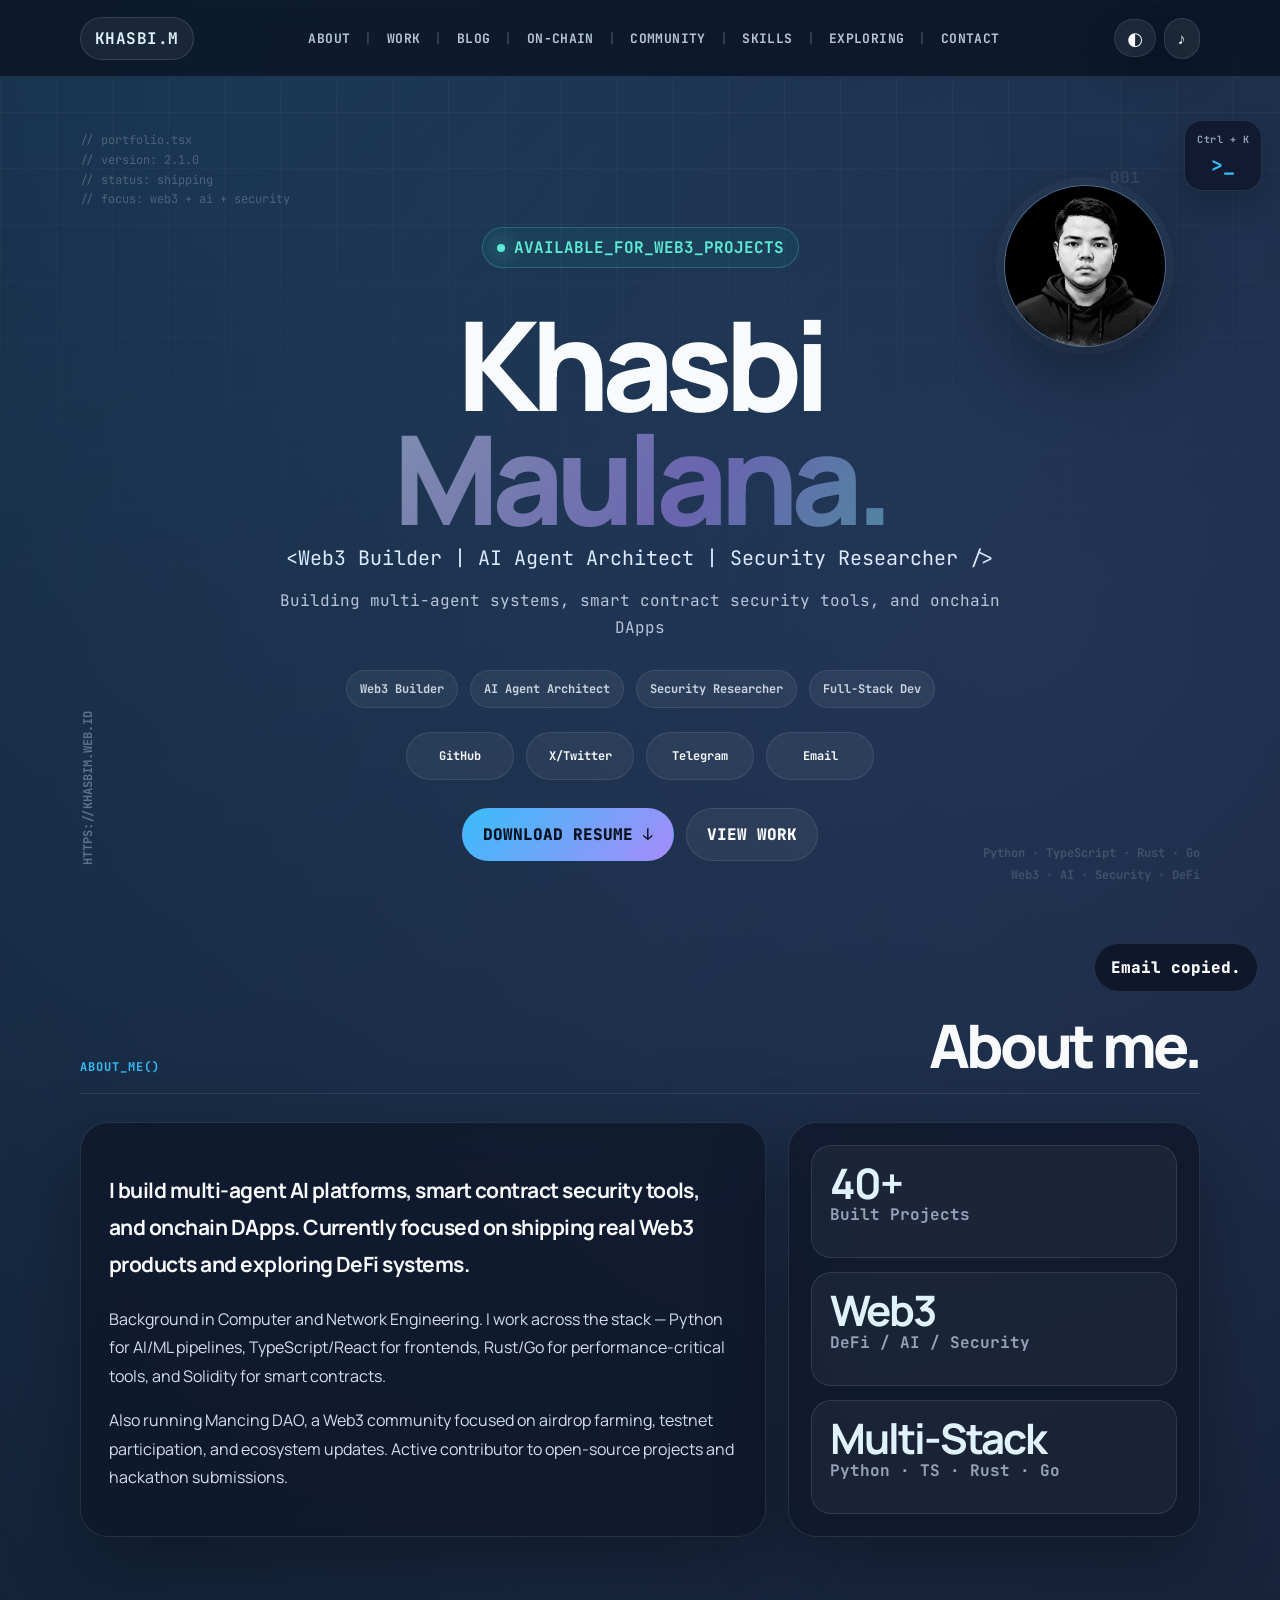
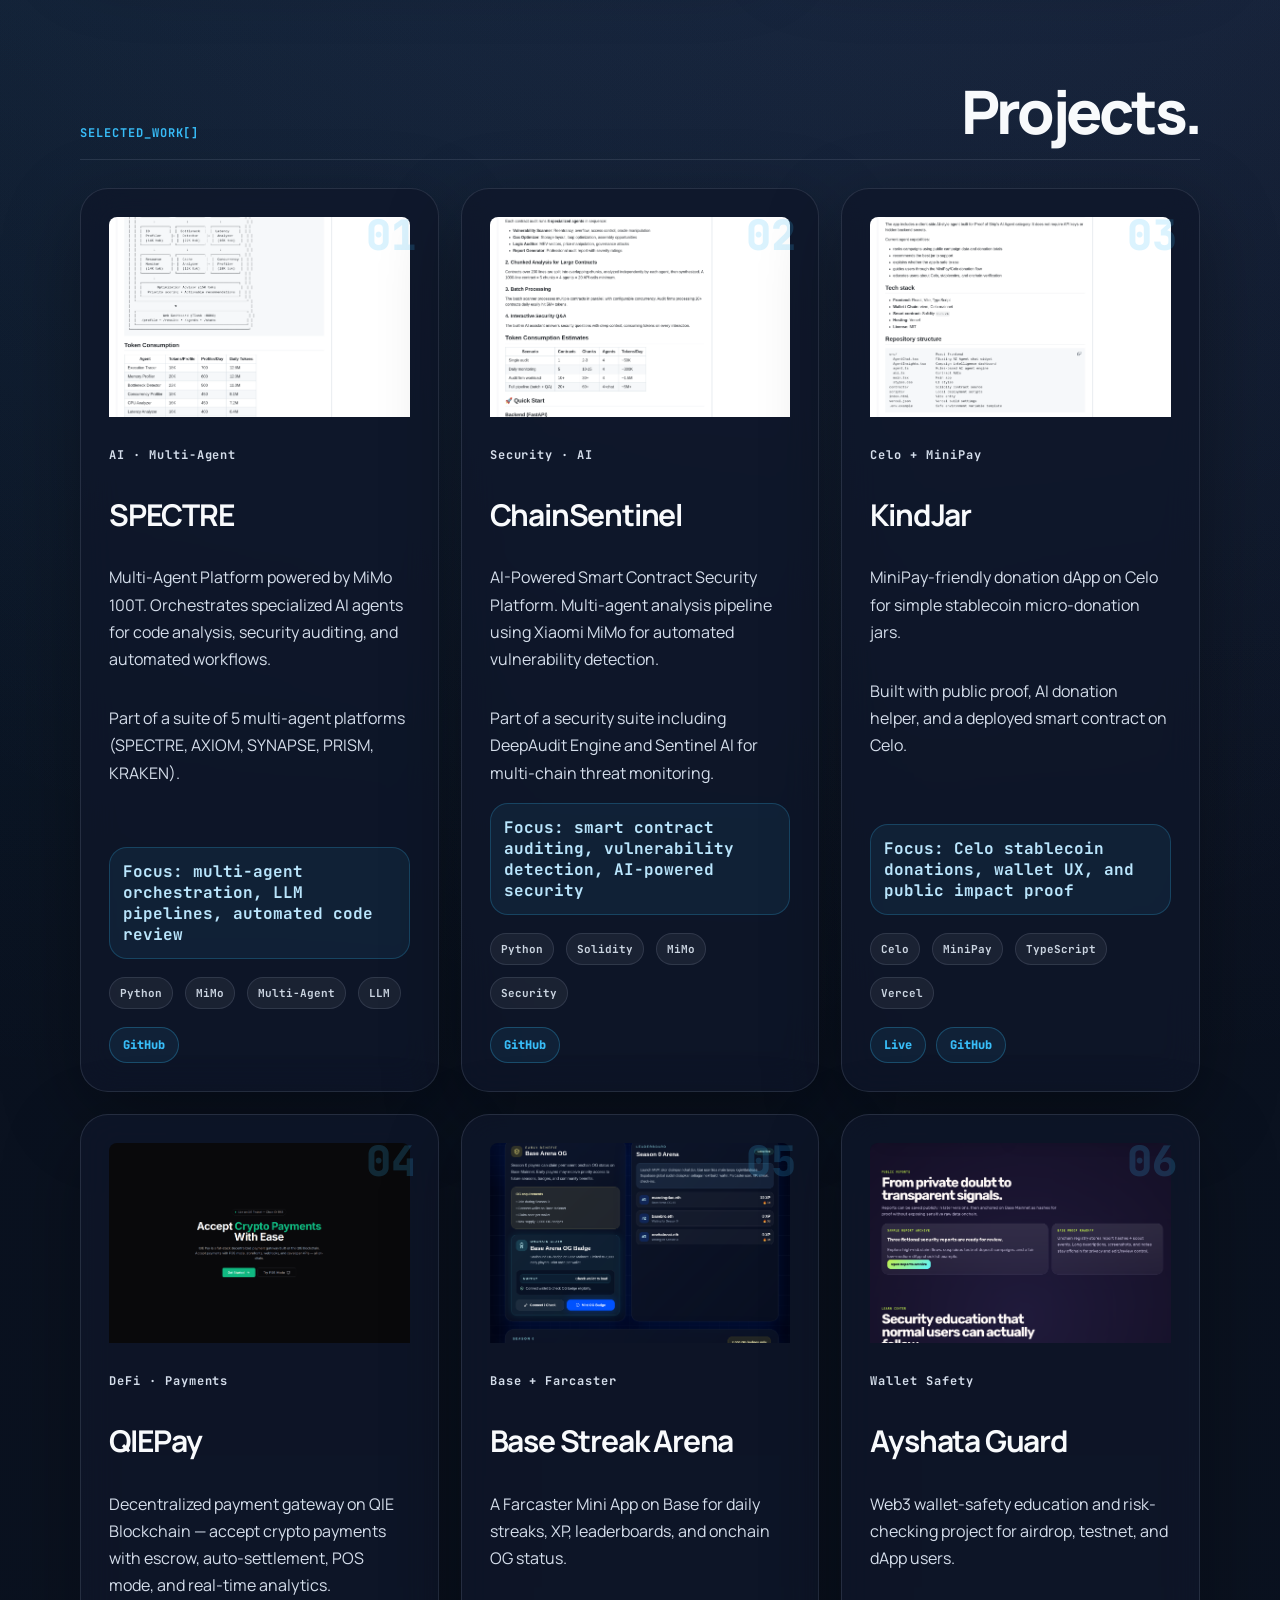
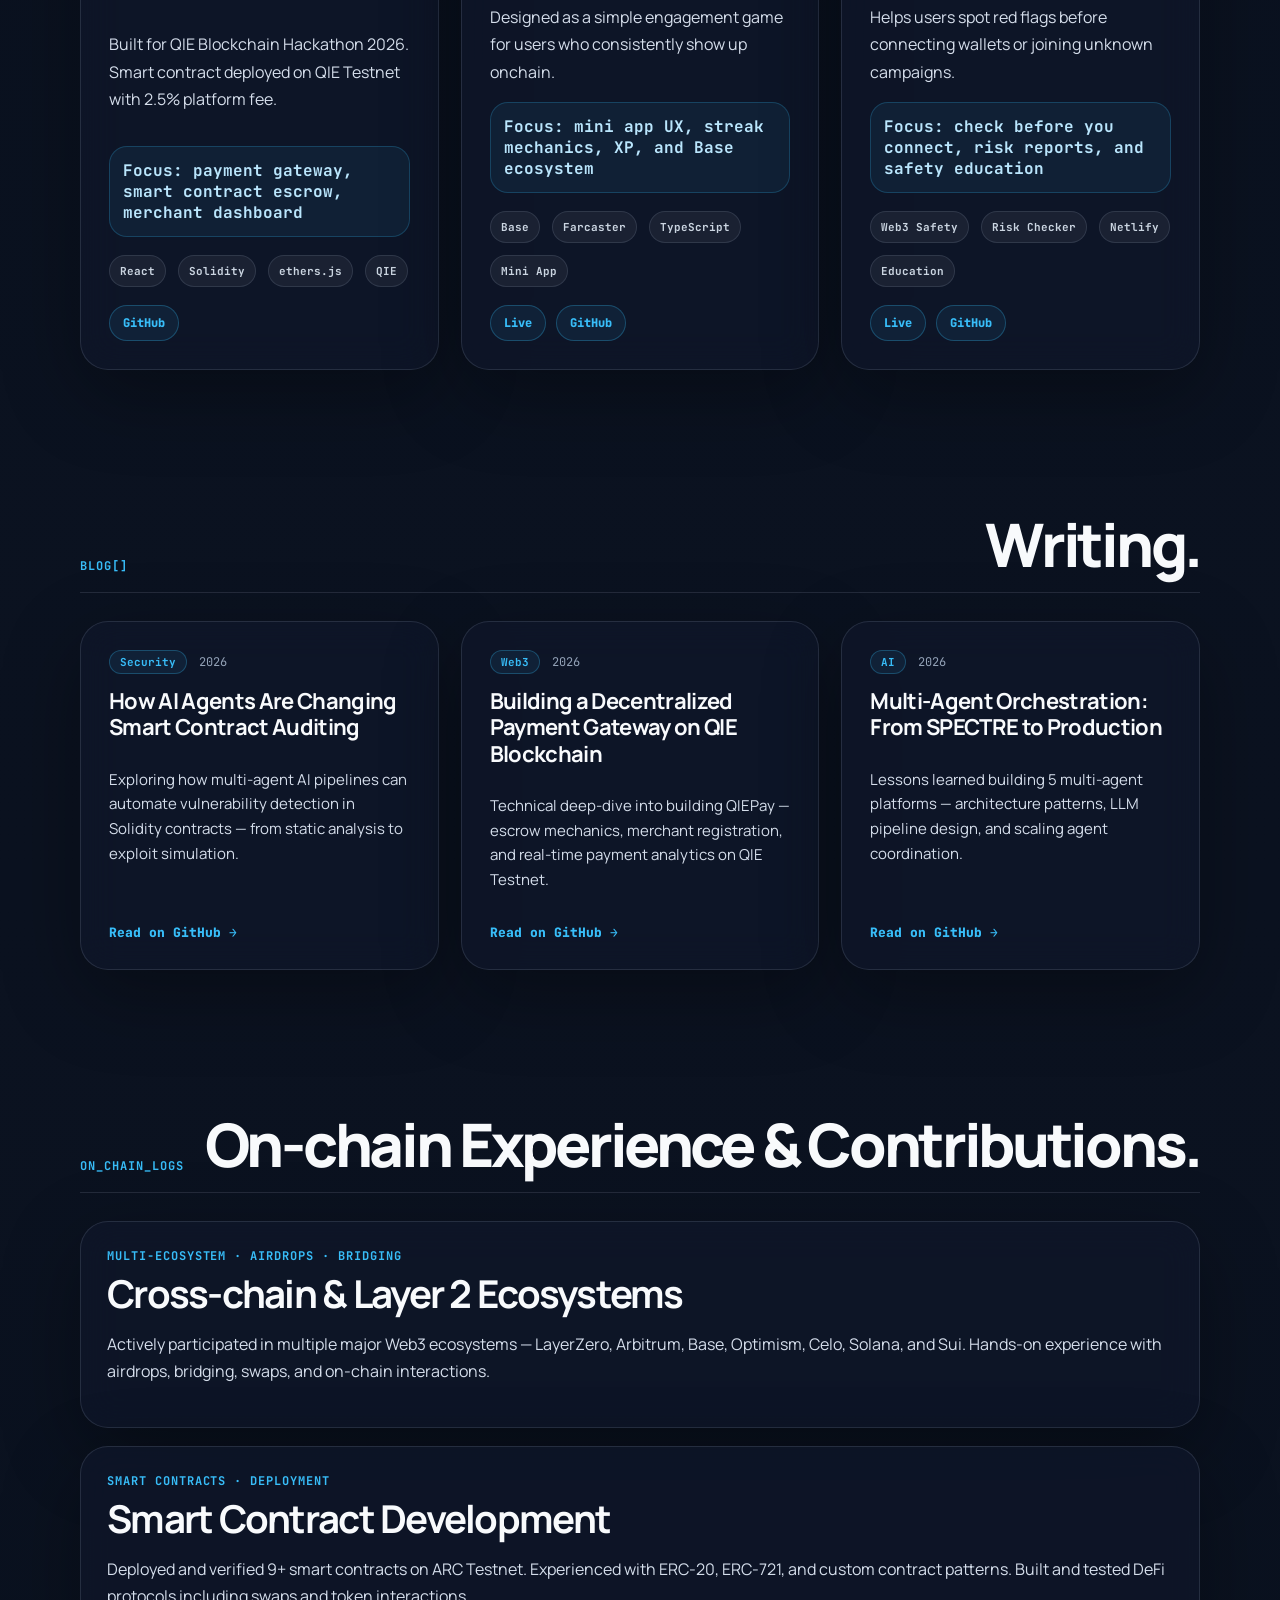
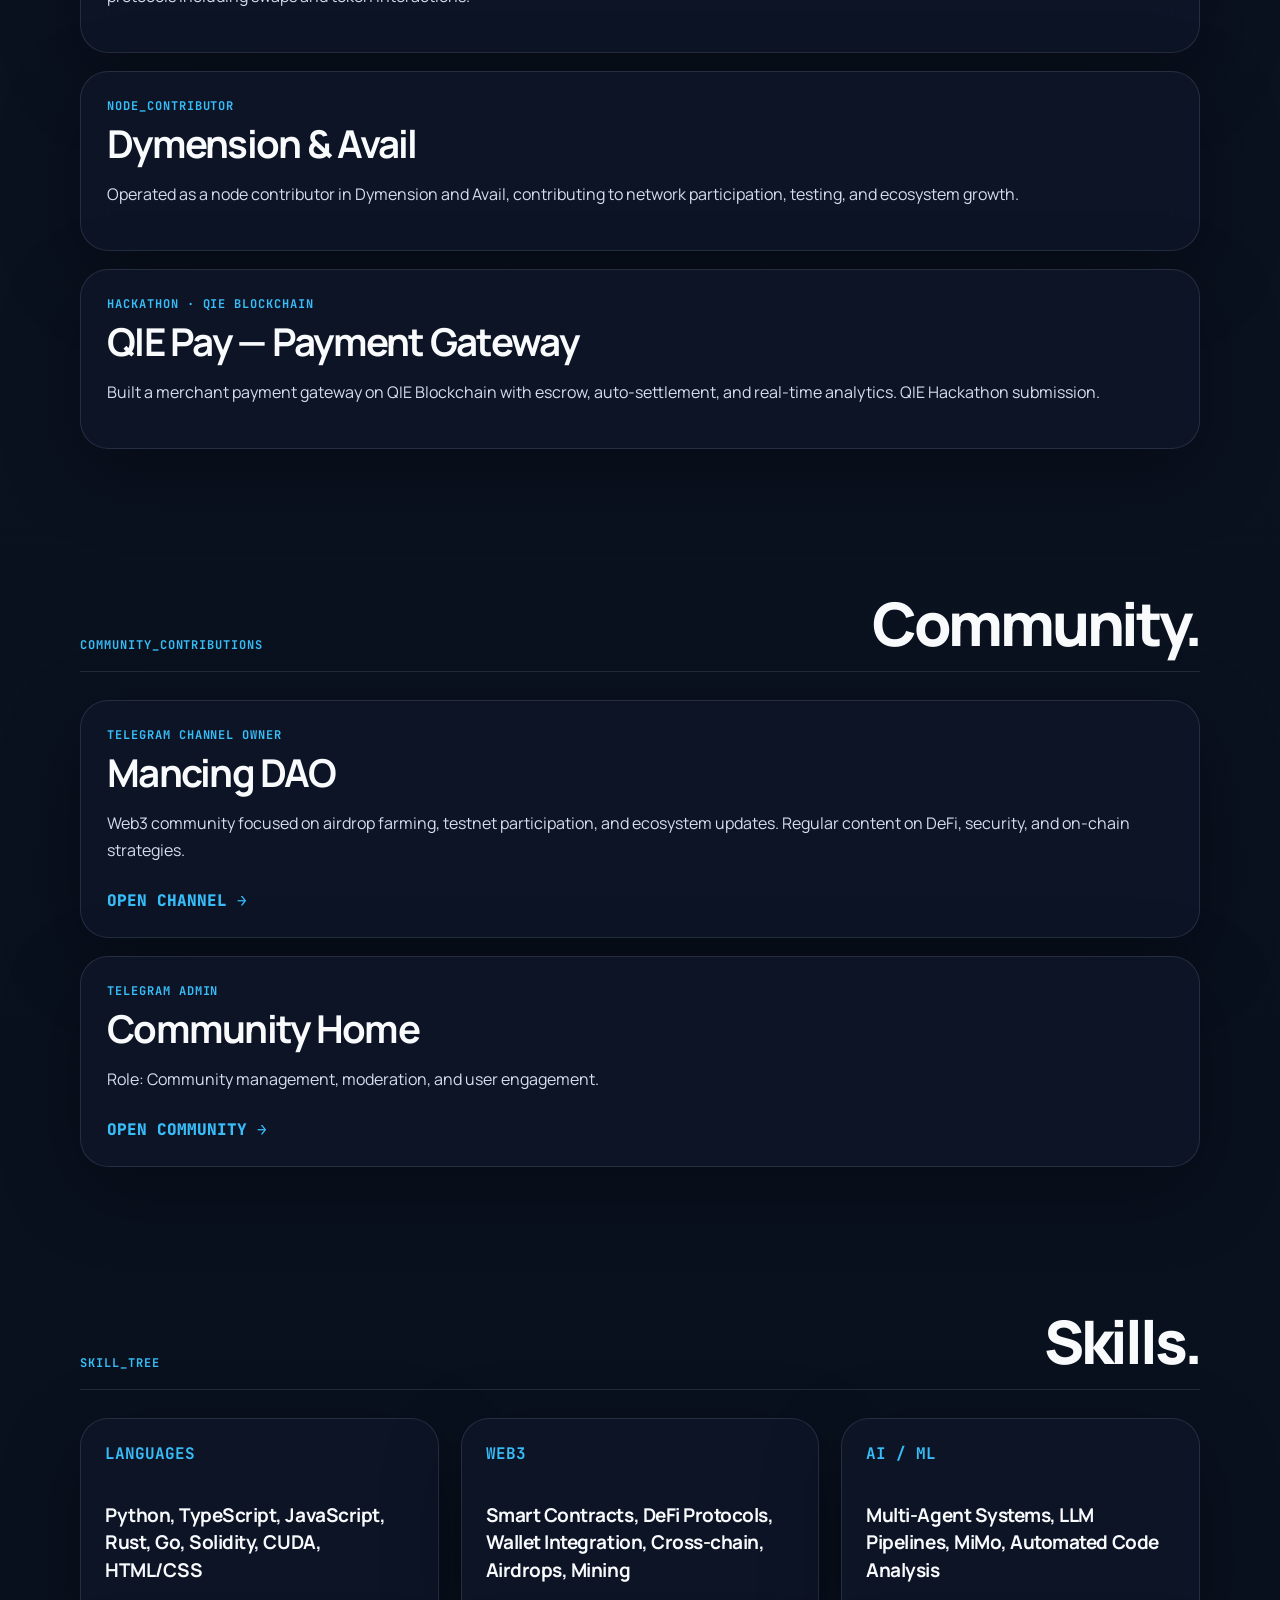
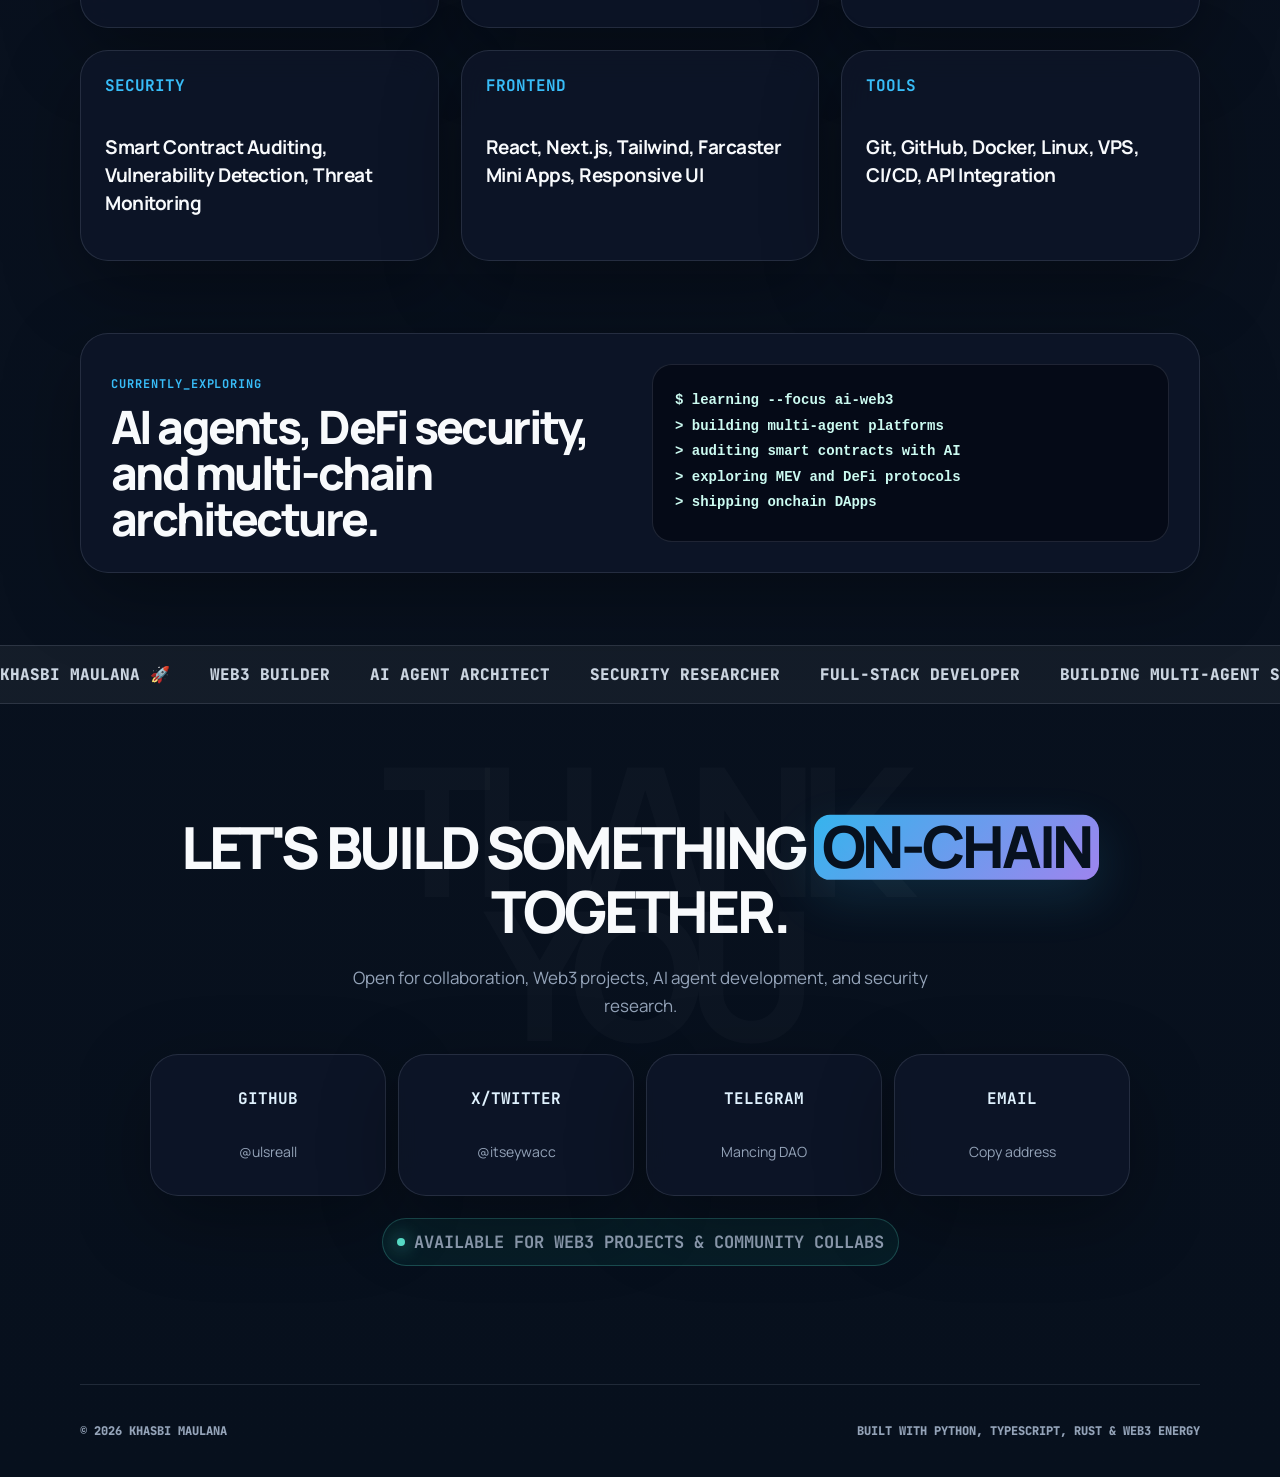
==== commit c9194337: "v2.1.0: Analytics, animations, blog, JSON-LD, sitemap, dark/light toggle, loading screen" ====
--- a/index.html
+++ b/index.html
@@ -1,5 +1,5 @@
 <!doctype html>
-<html lang="en">
+<html lang="en" data-theme="dark">
 <head>
   <meta charset="UTF-8" />
   <meta name="viewport" content="width=device-width, initial-scale=1.0" />
@@ -21,8 +21,40 @@
   <link rel="preconnect" href="https://fonts.gstatic.com" crossorigin>
   <link href="https://fonts.googleapis.com/css2?family=Manrope:wght@400;500;600;700;800&family=JetBrains+Mono:wght@500;600;700&display=swap" rel="stylesheet">
   <link rel="stylesheet" href="styles.css" />
+  <link rel="sitemap" type="application/xml" href="/sitemap.xml" />
+
+  <!-- Vercel Analytics -->
+  <script defer src="https://cdn.vercel-analytics.com/v1/script.js"></script>
+
+  <!-- Structured Data (JSON-LD) -->
+  <script type="application/ld+json">
+  {
+    "@context": "https://schema.org",
+    "@type": "Person",
+    "name": "Khasbi Maulana",
+    "url": "https://www.khasbim.web.id",
+    "image": "https://www.khasbim.web.id/assets/profile.png",
+    "jobTitle": "Web3 Builder & AI Agent Architect",
+    "description": "Building multi-agent AI platforms, smart contract security tools, and onchain DApps.",
+    "sameAs": [
+      "https://github.com/ulsreall",
+      "https://x.com/itseywacc",
+      "https://t.me/mancingdao"
+    ],
+    "knowsAbout": ["Web3", "Blockchain", "AI", "Multi-Agent Systems", "Smart Contracts", "DeFi", "Security Research"],
+    "email": "khasbimln@gmail.com"
+  }
+  </script>
 </head>
 <body>
+  <!-- Loading Screen -->
+  <div id="loader" class="loader-screen">
+    <div class="loader-content">
+      <div class="loader-spinner"></div>
+      <p class="loader-text">KHASBI.M</p>
+    </div>
+  </div>
+
   <div class="cursor-grid" aria-hidden="true"></div>
 
   <header class="site-header">
@@ -32,13 +64,17 @@
       <div class="nav-links">
         <a href="#about">ABOUT</a><span>|</span>
         <a href="#projects">WORK</a><span>|</span>
+        <a href="#blog">BLOG</a><span>|</span>
         <a href="#onchain">ON-CHAIN</a><span>|</span>
         <a href="#community">COMMUNITY</a><span>|</span>
         <a href="#skills">SKILLS</a><span>|</span>
         <a href="#exploring">EXPLORING</a><span>|</span>
         <a href="#contact">CONTACT</a>
       </div>
-      <button class="sound-button" type="button" title="Toggle click sound" aria-label="Toggle sound">♪</button>
+      <div class="nav-controls">
+        <button class="theme-toggle" type="button" title="Toggle light/dark theme" aria-label="Toggle theme">◐</button>
+        <button class="sound-button" type="button" title="Toggle click sound" aria-label="Toggle sound">♪</button>
+      </div>
     </nav>
   </header>
 
@@ -53,7 +89,7 @@
     <section class="hero container section-panel">
       <div class="code-comment">
         <p>// portfolio.tsx</p>
-        <p>// version: 2.0.0</p>
+        <p>// version: 2.1.0</p>
         <p>// status: shipping</p>
         <p>// focus: web3 + ai + security</p>
       </div>
@@ -107,12 +143,12 @@
         <h2>About me.</h2>
       </div>
       <div class="about-grid">
-        <div class="about-copy card-shadow">
+        <div class="about-copy card-shadow fade-in">
           <p>I build multi-agent AI platforms, smart contract security tools, and onchain DApps. Currently focused on shipping real Web3 products and exploring DeFi systems.</p>
           <p>Background in Computer and Network Engineering. I work across the stack — Python for AI/ML pipelines, TypeScript/React for frontends, Rust/Go for performance-critical tools, and Solidity for smart contracts.</p>
           <p>Also running Mancing DAO, a Web3 community focused on airdrop farming, testnet participation, and ecosystem updates. Active contributor to open-source projects and hackathon submissions.</p>
         </div>
-        <aside class="stats-card card-shadow">
+        <aside class="stats-card card-shadow fade-in">
           <div><strong>40+</strong><span>Built Projects</span></div>
           <div><strong>Web3</strong><span>DeFi / AI / Security</span></div>
           <div><strong>Multi-Stack</strong><span>Python · TS · Rust · Go</span></div>
@@ -127,7 +163,7 @@
       </div>
       <div class="project-grid">
         <!-- AI / Multi-Agent -->
-        <article class="project-card card-shadow featured-project">
+        <article class="project-card card-shadow featured-project fade-in">
           <div class="project-image">
             <img src="assets/projects/spectre.png" alt="SPECTRE - Multi-Agent Platform" loading="lazy" />
           </div>
@@ -142,7 +178,7 @@
         </article>
 
         <!-- Security -->
-        <article class="project-card card-shadow featured-project">
+        <article class="project-card card-shadow featured-project fade-in">
           <div class="project-image">
             <img src="assets/projects/chainsentinel.png" alt="ChainSentinel - Smart Contract Security" loading="lazy" />
           </div>
@@ -157,7 +193,7 @@
         </article>
 
         <!-- Web3 DApp -->
-        <article class="project-card card-shadow featured-project">
+        <article class="project-card card-shadow featured-project fade-in">
           <div class="project-image">
             <img src="assets/projects/kindjar-celo.png" alt="KindJar - Celo Donation DApp" loading="lazy" />
           </div>
@@ -172,7 +208,7 @@
         </article>
 
         <!-- QIE Pay -->
-        <article class="project-card card-shadow featured-project">
+        <article class="project-card card-shadow featured-project fade-in">
           <div class="project-image">
             <img src="assets/projects/qiepay.png" alt="QIEPay" loading="lazy" />
           </div>
@@ -187,7 +223,7 @@
         </article>
 
         <!-- Farcaster -->
-        <article class="project-card card-shadow featured-project">
+        <article class="project-card card-shadow featured-project fade-in">
           <div class="project-image">
             <img src="assets/projects/base-streak-arena.png" alt="Base Streak Arena" loading="lazy" />
           </div>
@@ -202,7 +238,7 @@
         </article>
 
         <!-- Wallet Safety -->
-        <article class="project-card card-shadow featured-project">
+        <article class="project-card card-shadow featured-project fade-in">
           <div class="project-image">
             <img src="assets/projects/ayshata-guard.png" alt="Ayshata Guard" loading="lazy" />
           </div>
@@ -218,28 +254,65 @@
       </div>
     </section>
 
+    <!-- Blog Section -->
+    <section id="blog" class="container content-section">
+      <div class="section-title">
+        <span>BLOG[]</span>
+        <h2>Writing.</h2>
+      </div>
+      <div class="blog-grid">
+        <article class="blog-card card-shadow fade-in">
+          <div class="blog-meta">
+            <span class="blog-tag">Security</span>
+            <time>2026</time>
+          </div>
+          <h3>How AI Agents Are Changing Smart Contract Auditing</h3>
+          <p>Exploring how multi-agent AI pipelines can automate vulnerability detection in Solidity contracts — from static analysis to exploit simulation.</p>
+          <a href="https://github.com/ulsreall/chainsentinel" target="_blank" rel="noreferrer">Read on GitHub →</a>
+        </article>
+        <article class="blog-card card-shadow fade-in">
+          <div class="blog-meta">
+            <span class="blog-tag">Web3</span>
+            <time>2026</time>
+          </div>
+          <h3>Building a Decentralized Payment Gateway on QIE Blockchain</h3>
+          <p>Technical deep-dive into building QIEPay — escrow mechanics, merchant registration, and real-time payment analytics on QIE Testnet.</p>
+          <a href="https://github.com/ulsreall/qie-pay" target="_blank" rel="noreferrer">Read on GitHub →</a>
+        </article>
+        <article class="blog-card card-shadow fade-in">
+          <div class="blog-meta">
+            <span class="blog-tag">AI</span>
+            <time>2026</time>
+          </div>
+          <h3>Multi-Agent Orchestration: From SPECTRE to Production</h3>
+          <p>Lessons learned building 5 multi-agent platforms — architecture patterns, LLM pipeline design, and scaling agent coordination.</p>
+          <a href="https://github.com/ulsreall/spectre" target="_blank" rel="noreferrer">Read on GitHub →</a>
+        </article>
+      </div>
+    </section>
+
     <section id="onchain" class="container content-section">
       <div class="section-title">
         <span>ON_CHAIN_LOGS</span>
         <h2>On-chain Experience & Contributions.</h2>
       </div>
       <div class="timeline">
-        <article class="timeline-item card-shadow">
+        <article class="timeline-item card-shadow fade-in">
           <div class="timeline-date">MULTI-ECOSYSTEM · AIRDROPS · BRIDGING</div>
           <h3>Cross-chain & Layer 2 Ecosystems</h3>
           <p>Actively participated in multiple major Web3 ecosystems — LayerZero, Arbitrum, Base, Optimism, Celo, Solana, and Sui. Hands-on experience with airdrops, bridging, swaps, and on-chain interactions.</p>
         </article>
-        <article class="timeline-item card-shadow">
+        <article class="timeline-item card-shadow fade-in">
           <div class="timeline-date">SMART CONTRACTS · DEPLOYMENT</div>
           <h3>Smart Contract Development</h3>
           <p>Deployed and verified 9+ smart contracts on ARC Testnet. Experienced with ERC-20, ERC-721, and custom contract patterns. Built and tested DeFi protocols including swaps and token interactions.</p>
         </article>
-        <article class="timeline-item card-shadow">
+        <article class="timeline-item card-shadow fade-in">
           <div class="timeline-date">NODE_CONTRIBUTOR</div>
           <h3>Dymension & Avail</h3>
           <p>Operated as a node contributor in Dymension and Avail, contributing to network participation, testing, and ecosystem growth.</p>
         </article>
-        <article class="timeline-item card-shadow">
+        <article class="timeline-item card-shadow fade-in">
           <div class="timeline-date">HACKATHON · QIE BLOCKCHAIN</div>
           <h3>QIE Pay — Payment Gateway</h3>
           <p>Built a merchant payment gateway on QIE Blockchain with escrow, auto-settlement, and real-time analytics. QIE Hackathon submission.</p>
@@ -253,13 +326,13 @@
         <h2>Community.</h2>
       </div>
       <div class="timeline">
-        <article class="timeline-item card-shadow">
+        <article class="timeline-item card-shadow fade-in">
           <div class="timeline-date">TELEGRAM CHANNEL OWNER</div>
           <h3>Mancing DAO</h3>
           <p>Web3 community focused on airdrop farming, testnet participation, and ecosystem updates. Regular content on DeFi, security, and on-chain strategies.</p>
           <a href="https://t.me/mancingdao" target="_blank" rel="noreferrer">OPEN CHANNEL →</a>
         </article>
-        <article class="timeline-item card-shadow">
+        <article class="timeline-item card-shadow fade-in">
           <div class="timeline-date">TELEGRAM ADMIN</div>
           <h3>Community Home</h3>
           <p>Role: Community management, moderation, and user engagement.</p>
@@ -274,27 +347,27 @@
         <h2>Skills.</h2>
       </div>
       <div class="skills-grid">
-        <article class="skill-card card-shadow">
+        <article class="skill-card card-shadow fade-in">
           <h3>LANGUAGES</h3>
           <p>Python, TypeScript, JavaScript, Rust, Go, Solidity, CUDA, HTML/CSS</p>
         </article>
-        <article class="skill-card card-shadow">
+        <article class="skill-card card-shadow fade-in">
           <h3>WEB3</h3>
           <p>Smart Contracts, DeFi Protocols, Wallet Integration, Cross-chain, Airdrops, Mining</p>
         </article>
-        <article class="skill-card card-shadow">
+        <article class="skill-card card-shadow fade-in">
           <h3>AI / ML</h3>
           <p>Multi-Agent Systems, LLM Pipelines, MiMo, Automated Code Analysis</p>
         </article>
-        <article class="skill-card card-shadow">
+        <article class="skill-card card-shadow fade-in">
           <h3>SECURITY</h3>
           <p>Smart Contract Auditing, Vulnerability Detection, Threat Monitoring</p>
         </article>
-        <article class="skill-card card-shadow">
+        <article class="skill-card card-shadow fade-in">
           <h3>FRONTEND</h3>
           <p>React, Next.js, Tailwind, Farcaster Mini Apps, Responsive UI</p>
         </article>
-        <article class="skill-card card-shadow">
+        <article class="skill-card card-shadow fade-in">
           <h3>TOOLS</h3>
           <p>Git, GitHub, Docker, Linux, VPS, CI/CD, API Integration</p>
         </article>
@@ -352,6 +425,7 @@
       <div class="command-head"><strong>&gt;_ quick nav</strong><button type="button" class="close-command">ESC</button></div>
       <a href="#about">go /about</a>
       <a href="#projects">go /projects</a>
+      <a href="#blog">go /blog</a>
       <a href="#onchain">go /on-chain</a>
       <a href="#community">go /community</a>
       <a href="#skills">go /skills</a>
@@ -363,4 +437,4 @@
 
   <script src="script.js"></script>
 </body>
-</html>+</html>
--- a/styles.css
+++ b/styles.css
@@ -18,6 +18,44 @@
   --radius-sm: 16px;
 }
 
+/* Light theme */
+[data-theme="light"] {
+  --bg: #f8fafc;
+  --bg-soft: #f1f5f9;
+  --paper: rgba(255, 255, 255, 0.85);
+  --paper-strong: #ffffff;
+  --ink: #0f172a;
+  --muted: #64748b;
+  --line: rgba(15, 23, 42, 0.12);
+  --accent: #0284c7;
+  --accent-2: #7c3aed;
+  --green: #0d9488;
+  --gray: rgba(0,0,0,.03);
+  --shadow: 0 24px 80px rgba(0, 0, 0, .08);
+  --shadow-small: 0 14px 36px rgba(0, 0, 0, .06);
+}
+[data-theme="light"] body {
+  background:
+    radial-gradient(circle at 20% 0%, rgba(56, 189, 248, .1), transparent 34%),
+    radial-gradient(circle at 82% 8%, rgba(167, 139, 250, .08), transparent 28%),
+    linear-gradient(180deg, #f8fafc 0%, #f1f5f9 52%, #e2e8f0 100%);
+}
+[data-theme="light"] .cursor-grid {
+  background-image: linear-gradient(rgba(0,0,0,.04) 1px, transparent 1px), linear-gradient(90deg, rgba(0,0,0,.04) 1px, transparent 1px);
+}
+[data-theme="light"] .site-header {
+  background: rgba(248, 250, 252, .82);
+}
+[data-theme="light"] pre {
+  background: rgba(15, 23, 42, .92);
+}
+[data-theme="light"] .loader-screen {
+  background: #f8fafc;
+}
+[data-theme="light"] .loader-text {
+  color: #0f172a;
+}
+
 * { box-sizing: border-box; }
 html { scroll-behavior: smooth; }
 body {
@@ -65,7 +103,7 @@
 .nav-links span { color: rgba(148,163,184,.32); }
 .nav-links a { transition: color .18s; }
 .nav-links a:hover { color: var(--ink); }
-.sound-button, .menu-button, .to-top {
+.sound-button, .menu-button, .to-top, .theme-toggle {
   border: 1px solid var(--line);
   border-radius: 999px;
   background: rgba(255,255,255,.07);
@@ -73,6 +111,8 @@
   padding: 9px 12px;
   cursor: pointer;
 }
+.theme-toggle { font-size: 18px; line-height: 1; }
+.nav-controls { display: flex; align-items: center; gap: 8px; }
 .menu-button { display: none; }
 .to-top { position: fixed; right: 22px; bottom: 22px; z-index: 30; opacity: 0; pointer-events: none; transition: .2s; color: var(--accent); }
 .to-top.show { opacity: 1; pointer-events: auto; }
@@ -403,3 +443,127 @@
 .project-card .project-image + .project-index {
   margin-top: 0;
 }
+
+/* Loading Screen */
+.loader-screen {
+  position: fixed;
+  inset: 0;
+  z-index: 9999;
+  display: grid;
+  place-items: center;
+  background: #08111f;
+  transition: opacity .5s, visibility .5s;
+}
+.loader-screen.hide {
+  opacity: 0;
+  visibility: hidden;
+}
+.loader-content {
+  text-align: center;
+}
+.loader-spinner {
+  width: 40px;
+  height: 40px;
+  border: 3px solid rgba(56, 189, 248, .2);
+  border-top-color: var(--accent);
+  border-radius: 50%;
+  animation: spin 0.8s linear infinite;
+  margin: 0 auto 16px;
+}
+@keyframes spin {
+  to { transform: rotate(360deg); }
+}
+.loader-text {
+  font-family: var(--mono);
+  font-weight: 800;
+  font-size: 18px;
+  color: #f8fafc;
+  letter-spacing: .08em;
+  animation: pulse-text 1.5s ease-in-out infinite;
+}
+@keyframes pulse-text {
+  0%, 100% { opacity: .5; }
+  50% { opacity: 1; }
+}
+
+/* Fade-in on scroll */
+.fade-in {
+  opacity: 0;
+  transform: translateY(30px);
+  transition: opacity .6s ease-out, transform .6s ease-out;
+}
+.fade-in.visible {
+  opacity: 1;
+  transform: translateY(0);
+}
+
+/* Blog Section */
+.blog-grid {
+  display: grid;
+  grid-template-columns: repeat(3, 1fr);
+  gap: 22px;
+}
+.blog-card {
+  padding: 28px;
+  display: flex;
+  flex-direction: column;
+  transition: transform .18s, border-color .18s;
+}
+.blog-card:hover {
+  transform: translateY(-4px);
+  border-color: rgba(56, 189, 248, .35);
+}
+.blog-meta {
+  display: flex;
+  align-items: center;
+  gap: 12px;
+  margin-bottom: 14px;
+}
+.blog-tag {
+  font-family: var(--mono);
+  font-size: 11px;
+  font-weight: 700;
+  color: var(--accent);
+  border: 1px solid rgba(56, 189, 248, .28);
+  border-radius: 999px;
+  padding: 4px 10px;
+  background: rgba(56, 189, 248, .08);
+}
+.blog-meta time {
+  font-family: var(--mono);
+  font-size: 12px;
+  color: var(--muted);
+}
+.blog-card h3 {
+  font-size: 22px;
+  line-height: 1.2;
+  letter-spacing: -.03em;
+  margin: 0 0 12px;
+}
+.blog-card p {
+  color: #d5deeb;
+  line-height: 1.65;
+  font-size: 15px;
+  flex: 1;
+}
+.blog-card > a {
+  display: inline-block;
+  margin-top: 16px;
+  font-family: var(--mono);
+  font-weight: 800;
+  font-size: 13px;
+  color: var(--accent);
+  transition: color .18s;
+}
+.blog-card > a:hover {
+  color: var(--accent-2);
+}
+
+@media (max-width: 980px) {
+  .blog-grid { grid-template-columns: 1fr; }
+  .sound-button { display: none; }
+}
+@media (max-width: 560px) {
+  .blog-card { padding: 20px; border-radius: 22px; }
+  .blog-card h3 { font-size: 20px; }
+}
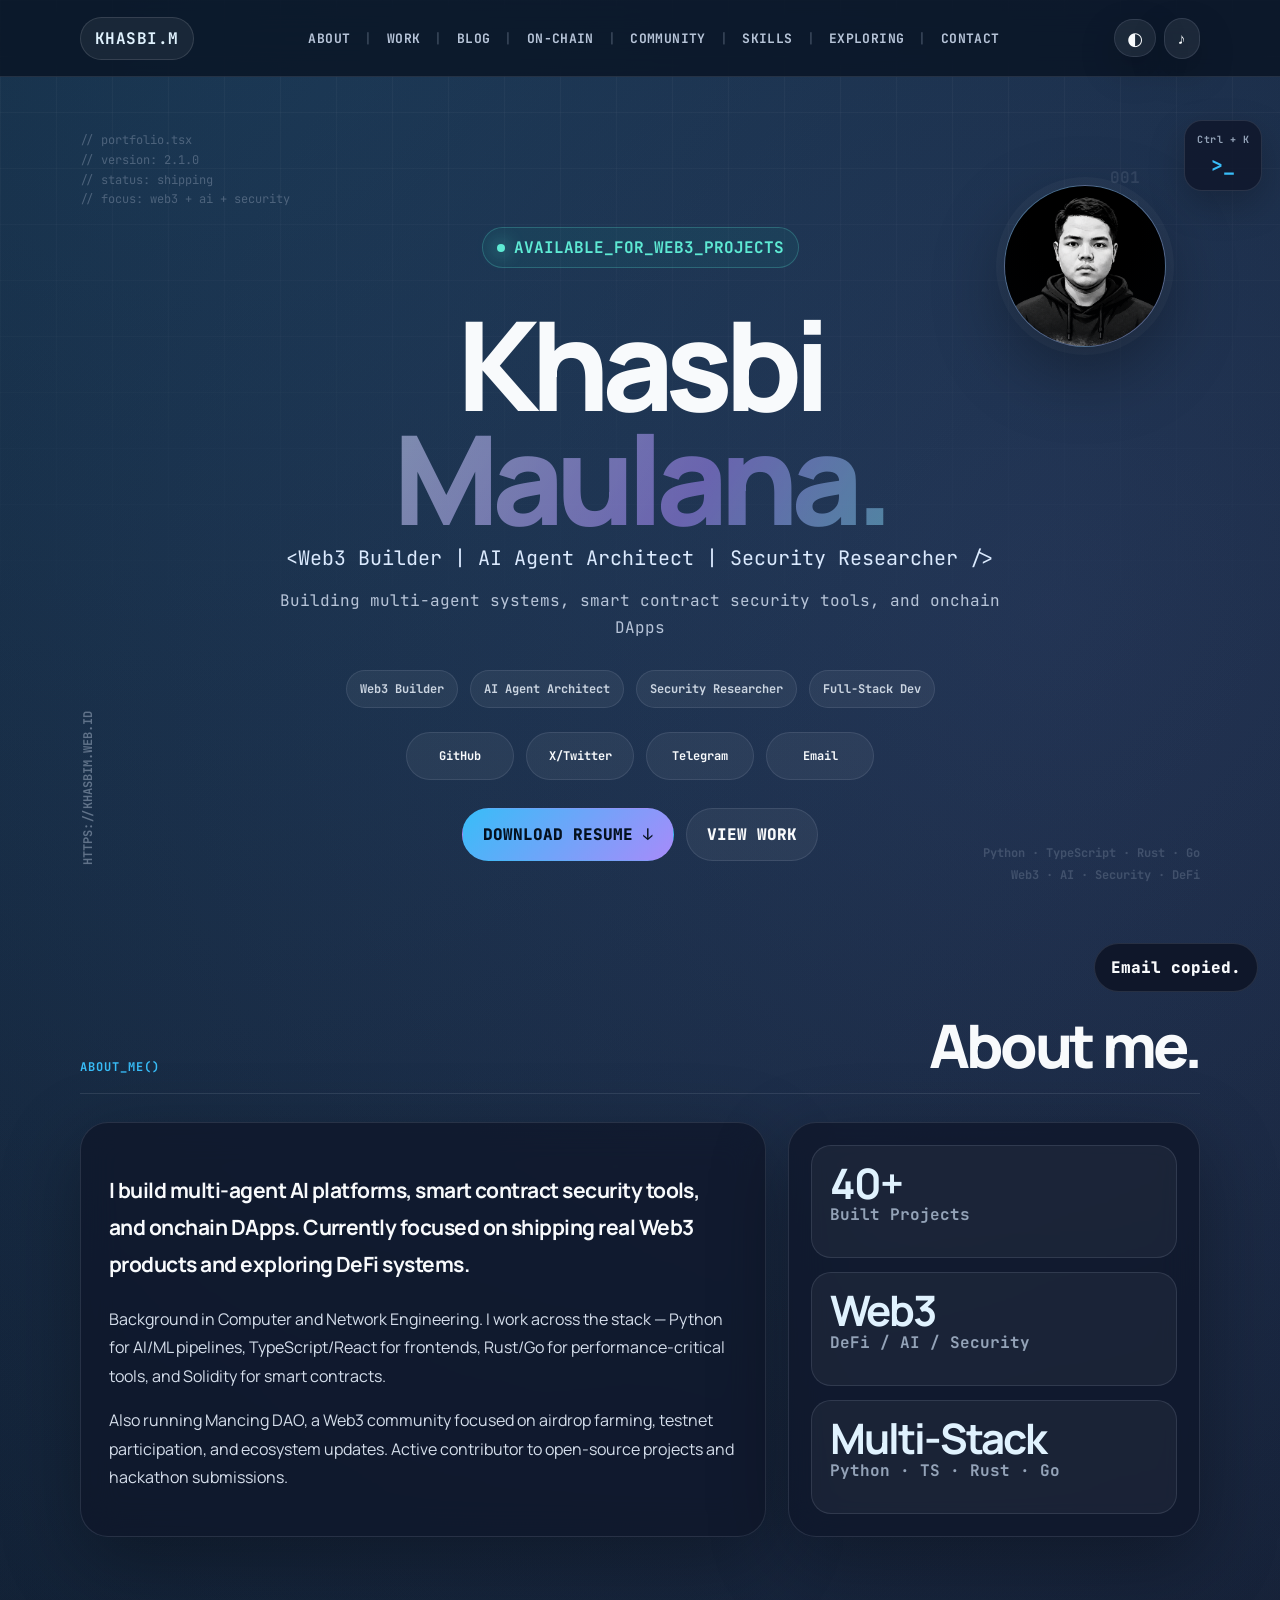
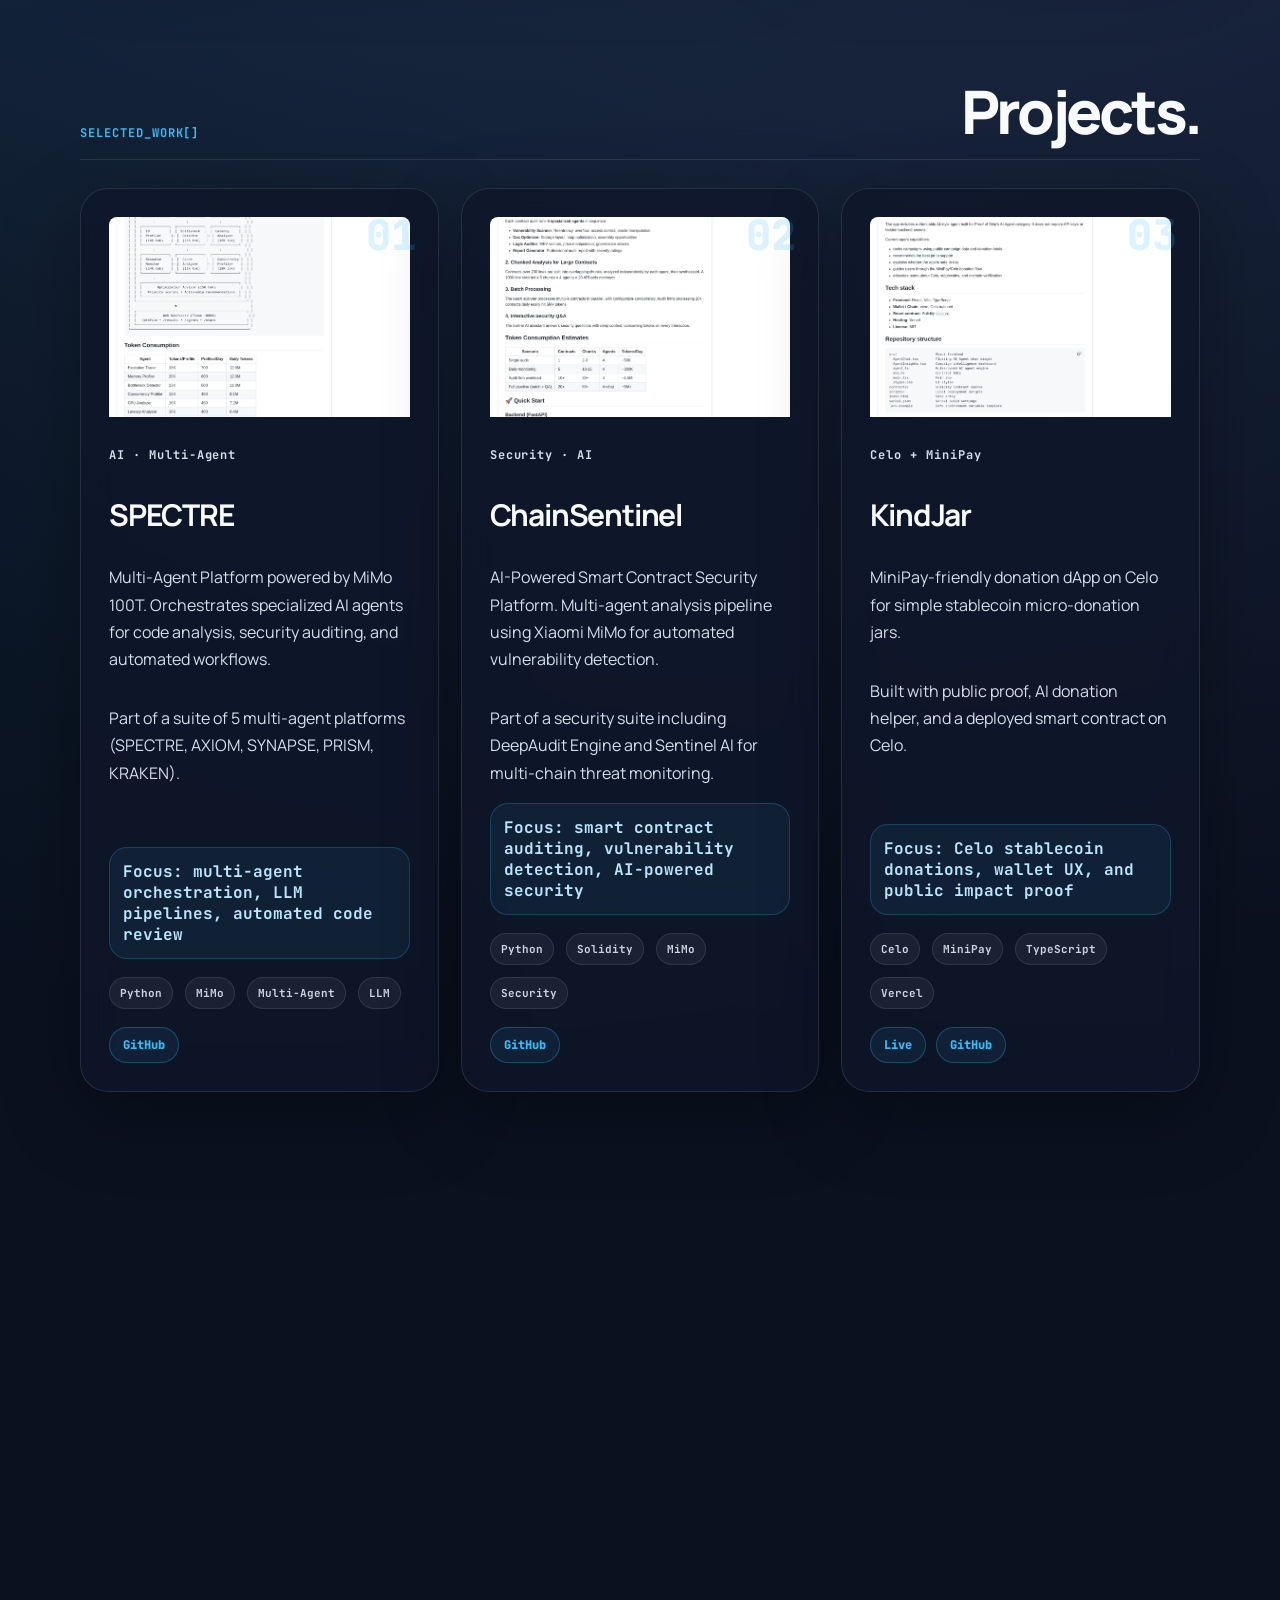
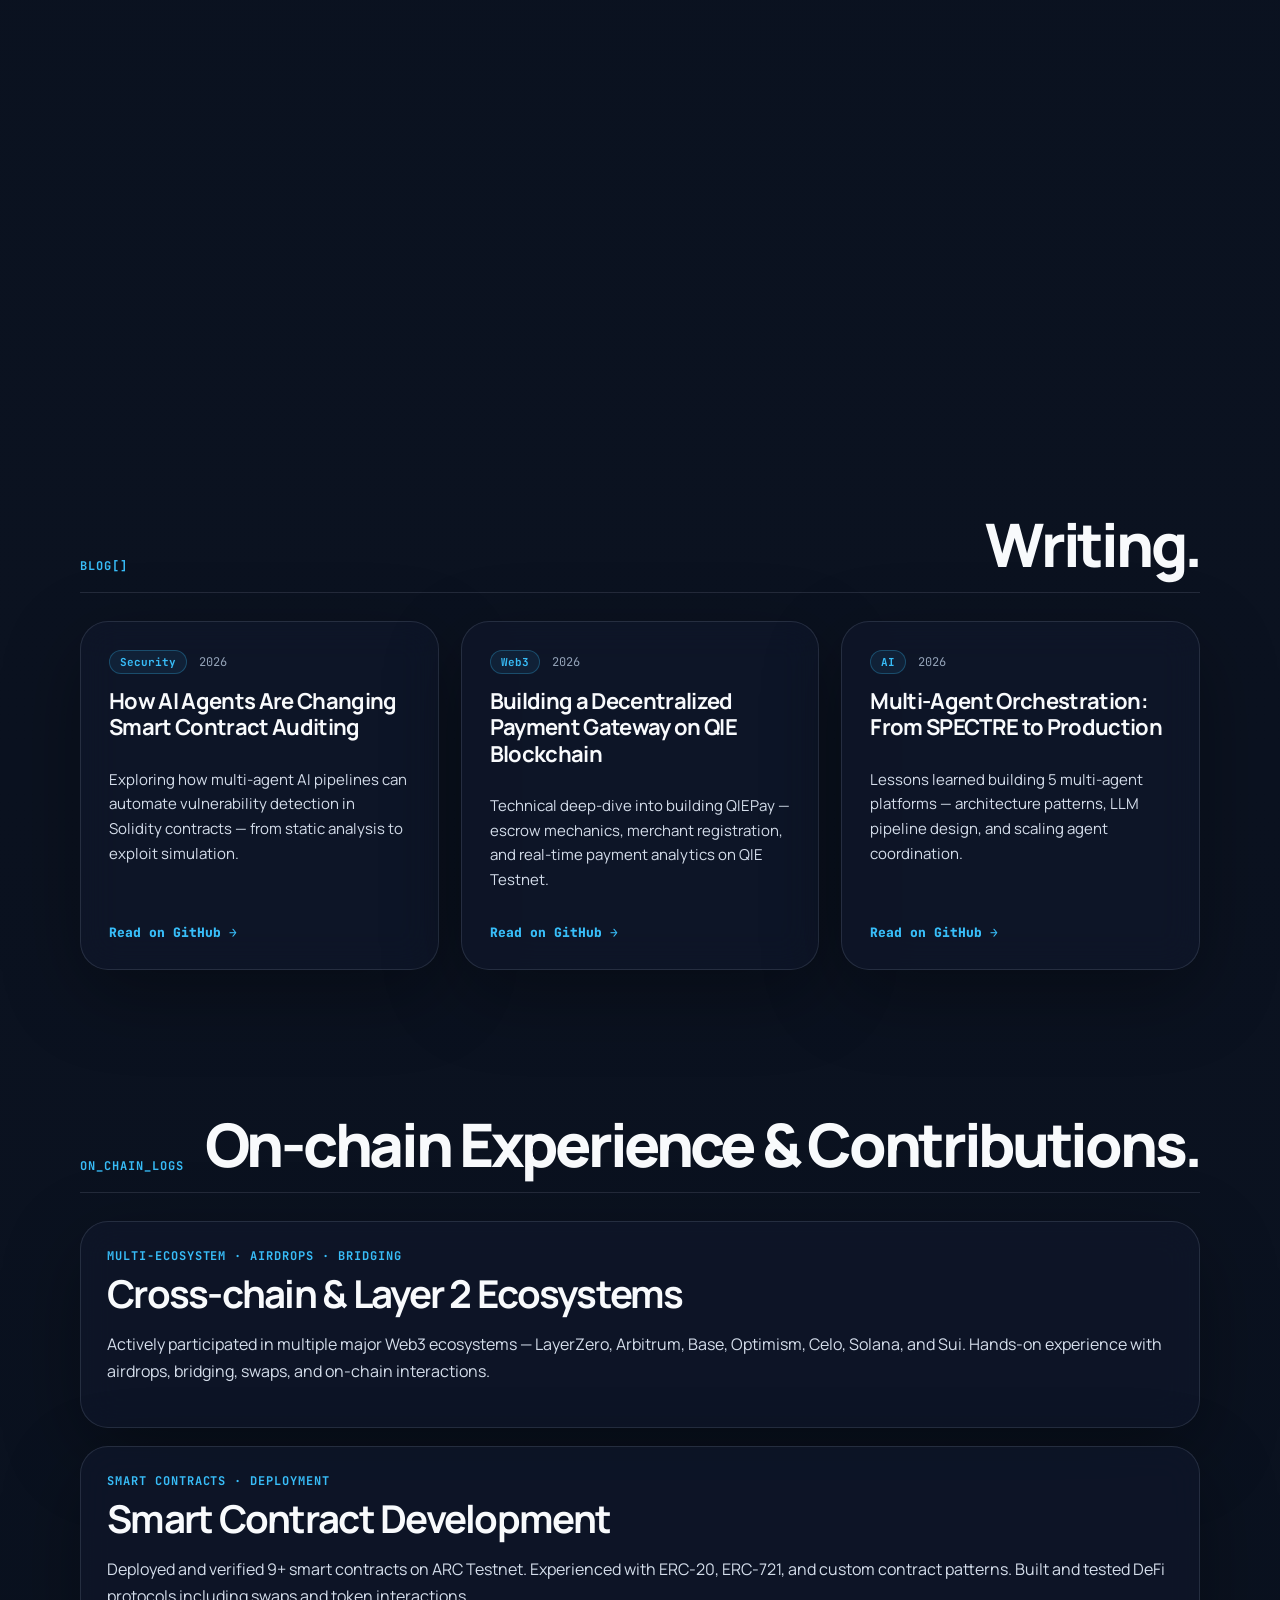
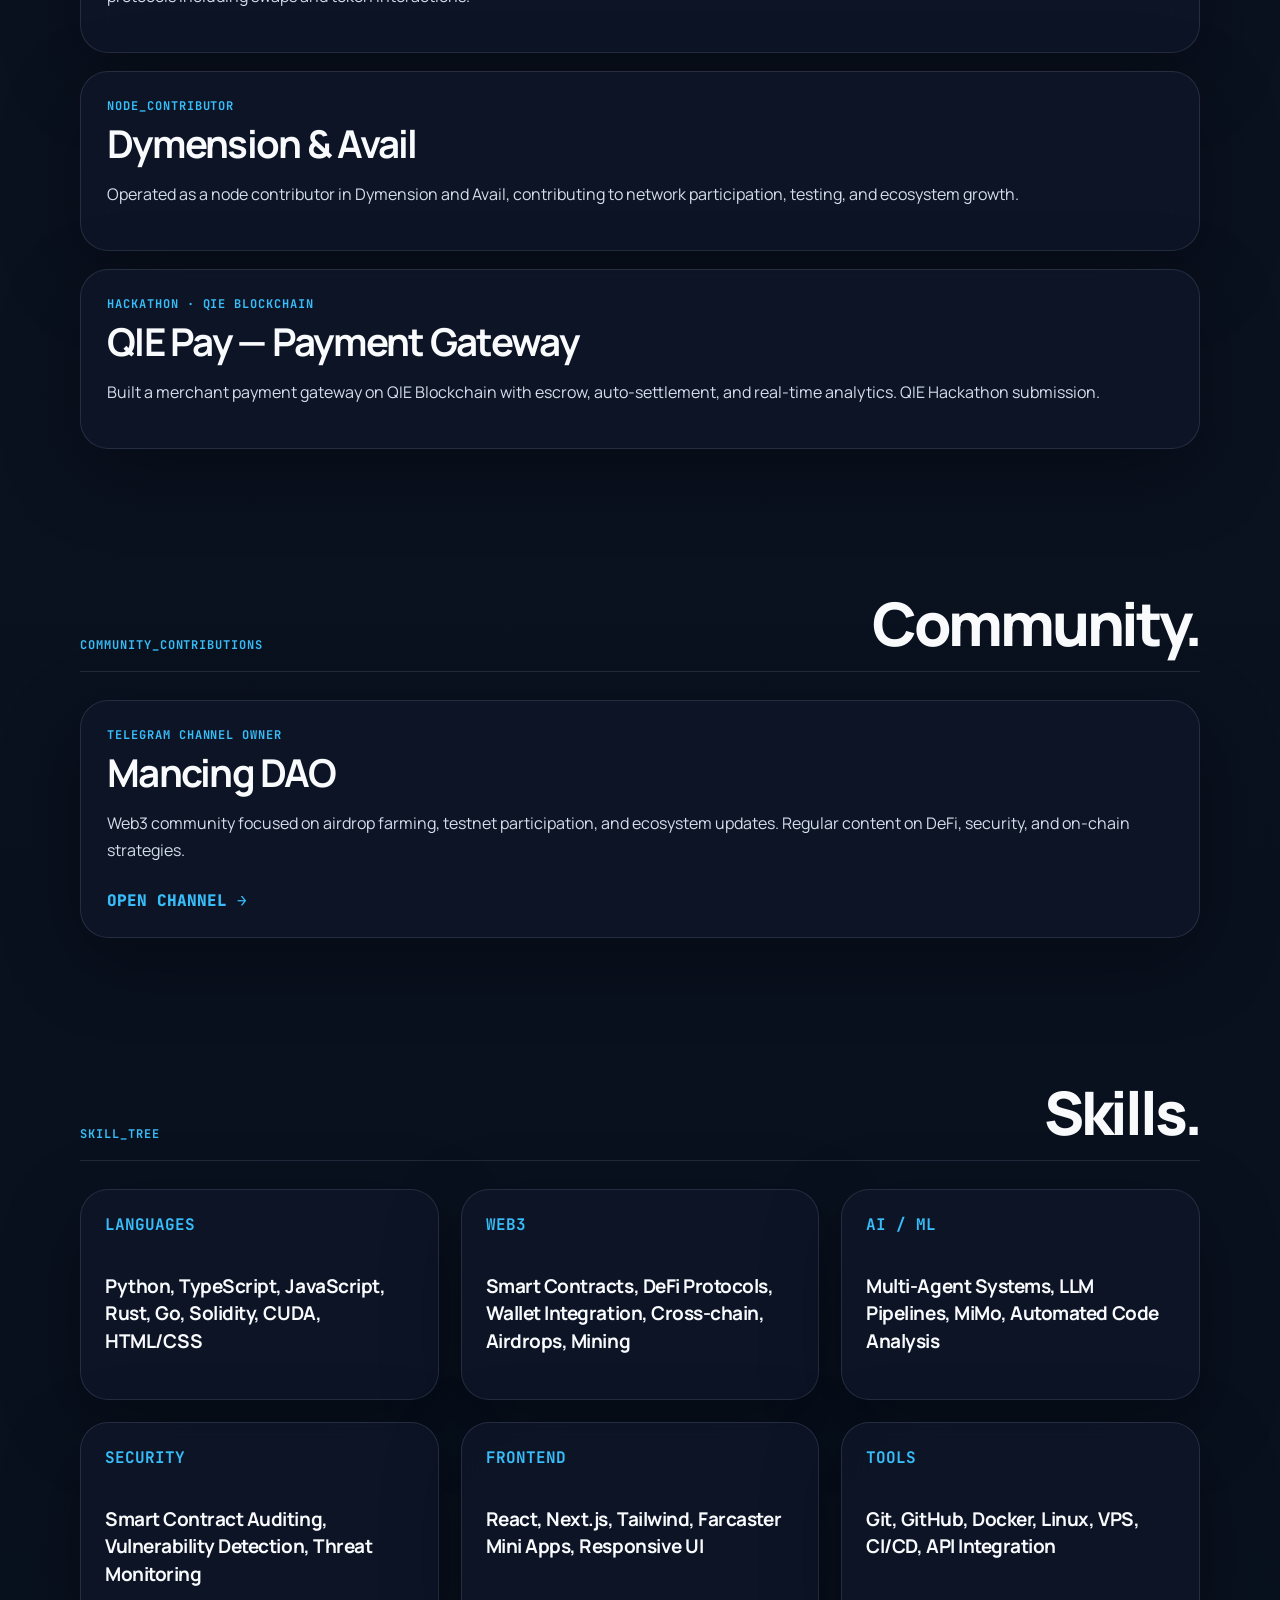
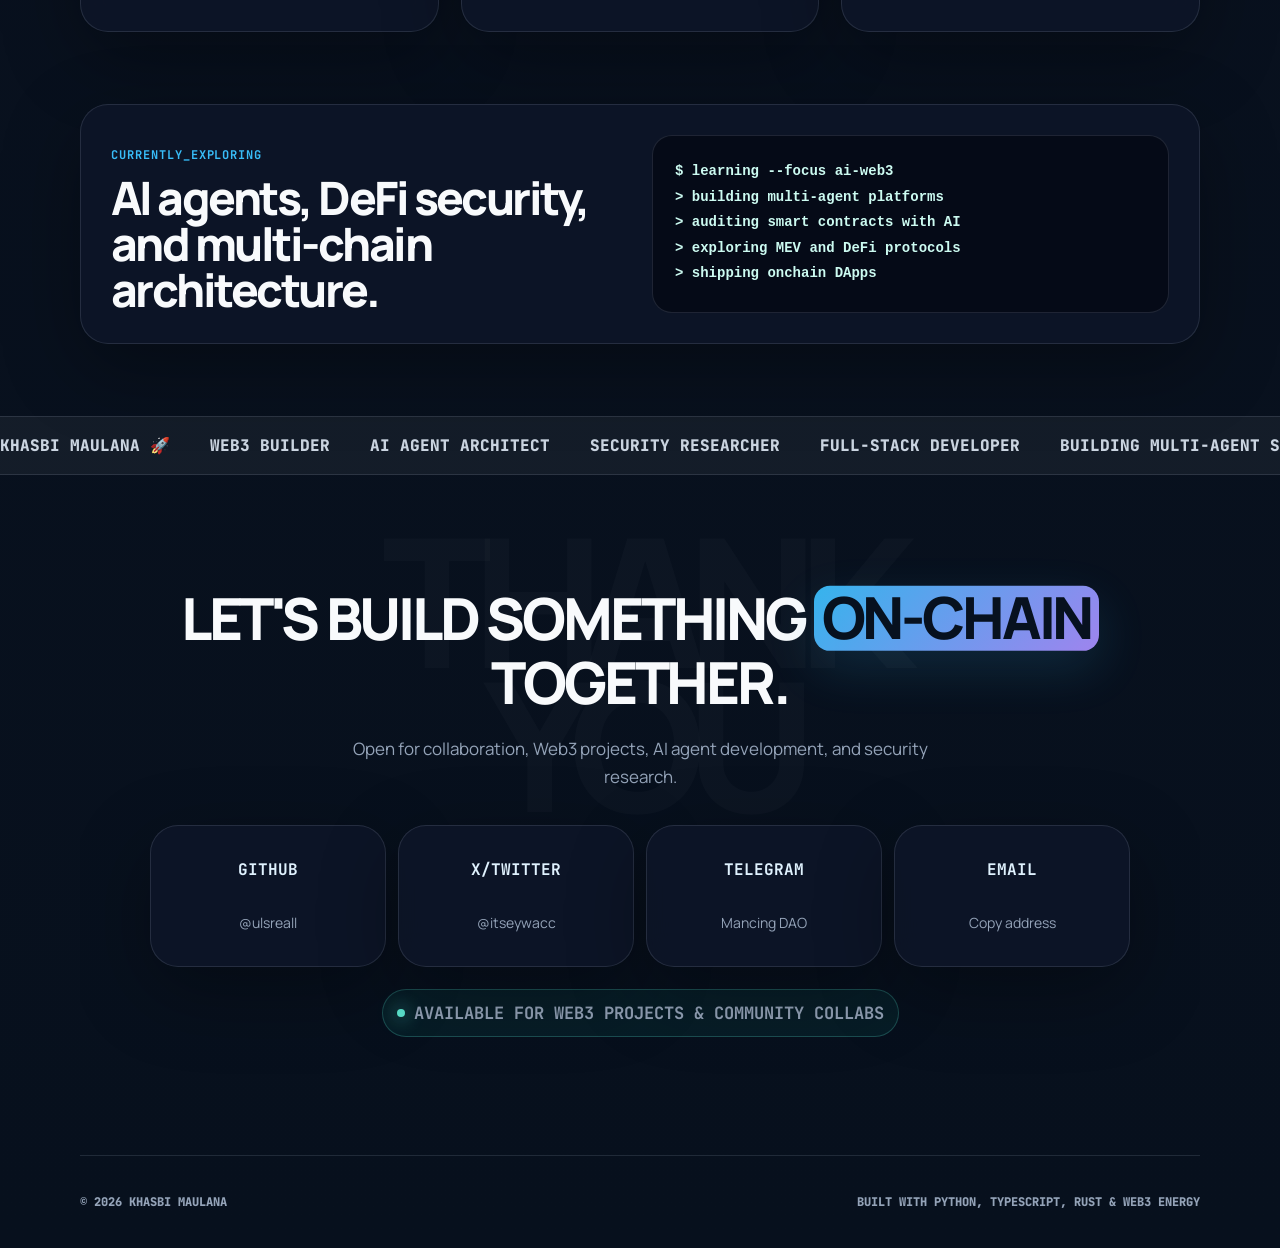
==== commit ab0835c9: "Remove Community Home (no longer admin)" ====
--- a/index.html
+++ b/index.html
@@ -332,12 +332,7 @@
           <p>Web3 community focused on airdrop farming, testnet participation, and ecosystem updates. Regular content on DeFi, security, and on-chain strategies.</p>
           <a href="https://t.me/mancingdao" target="_blank" rel="noreferrer">OPEN CHANNEL →</a>
         </article>
-        <article class="timeline-item card-shadow fade-in">
-          <div class="timeline-date">TELEGRAM ADMIN</div>
-          <h3>Community Home</h3>
-          <p>Role: Community management, moderation, and user engagement.</p>
-          <a href="https://t.me/CommunityHomeS" target="_blank" rel="noreferrer">OPEN COMMUNITY →</a>
-        </article>
+
       </div>
     </section>
 
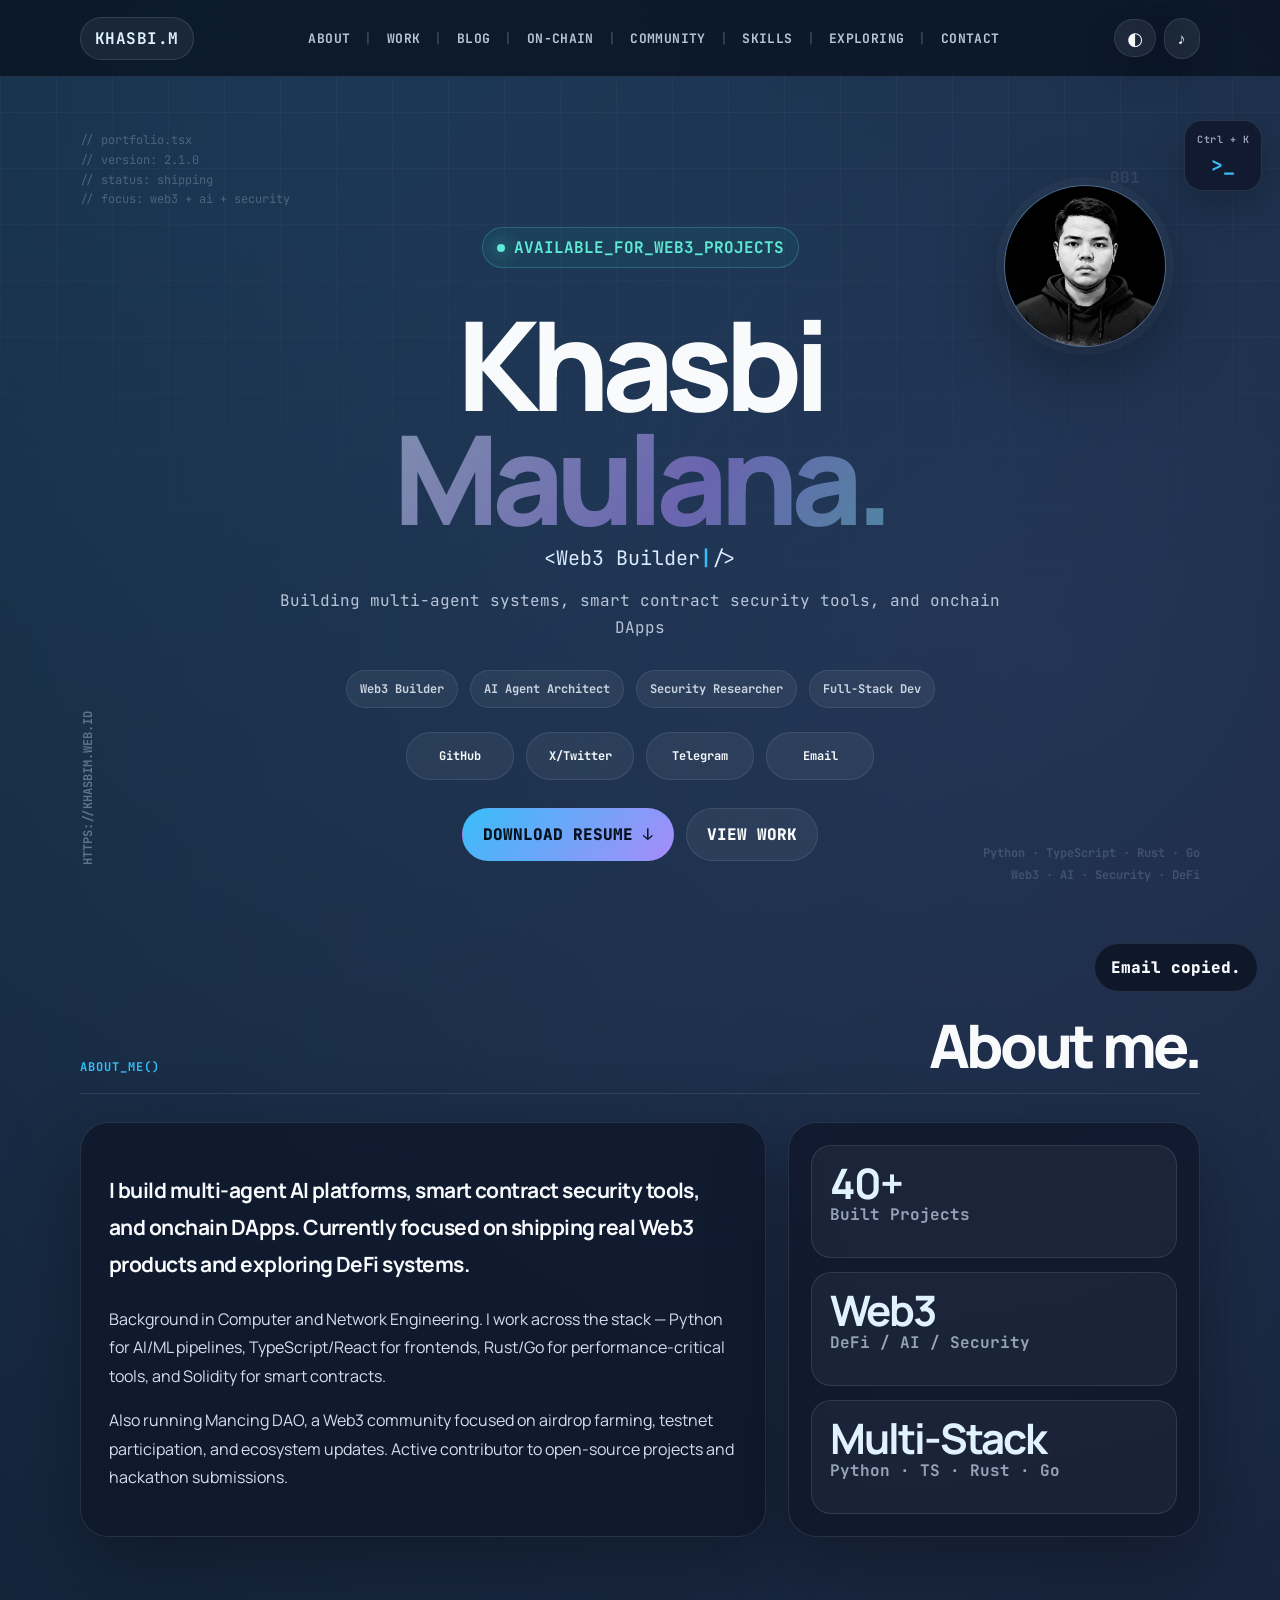
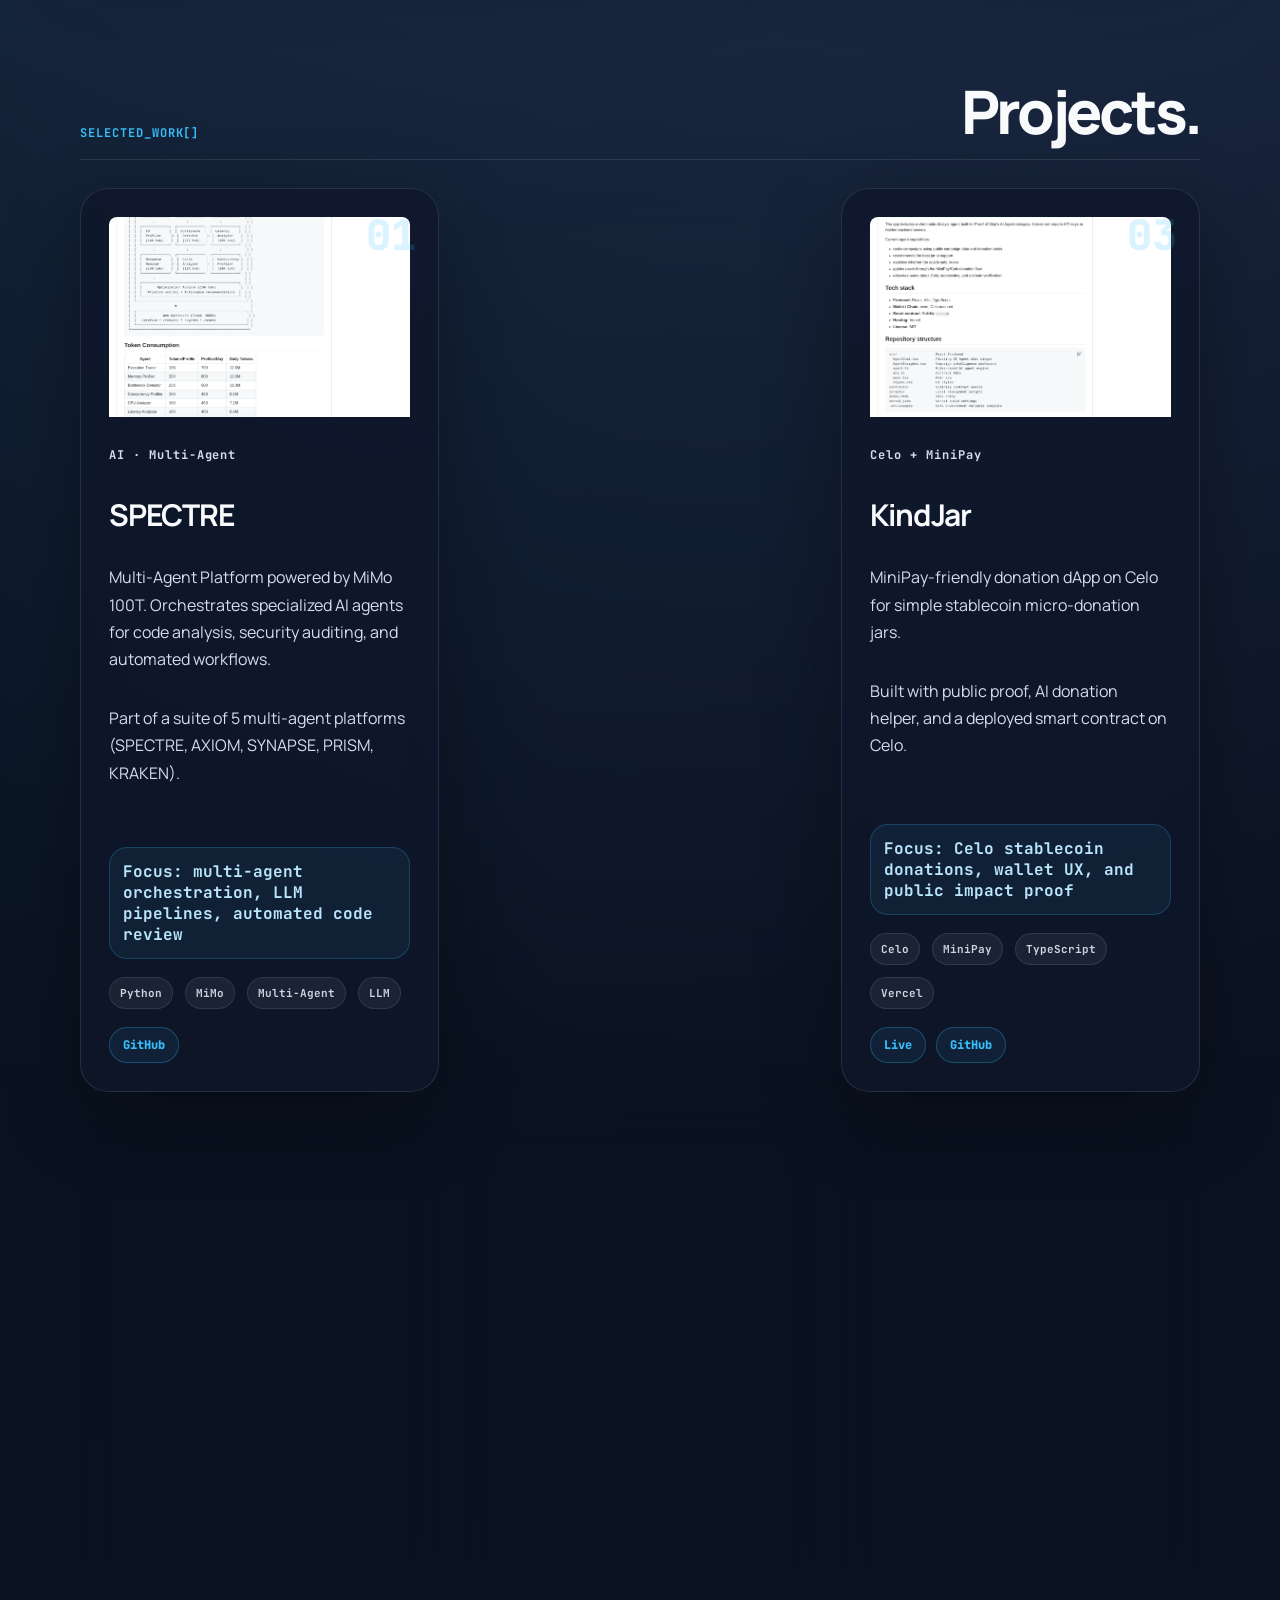
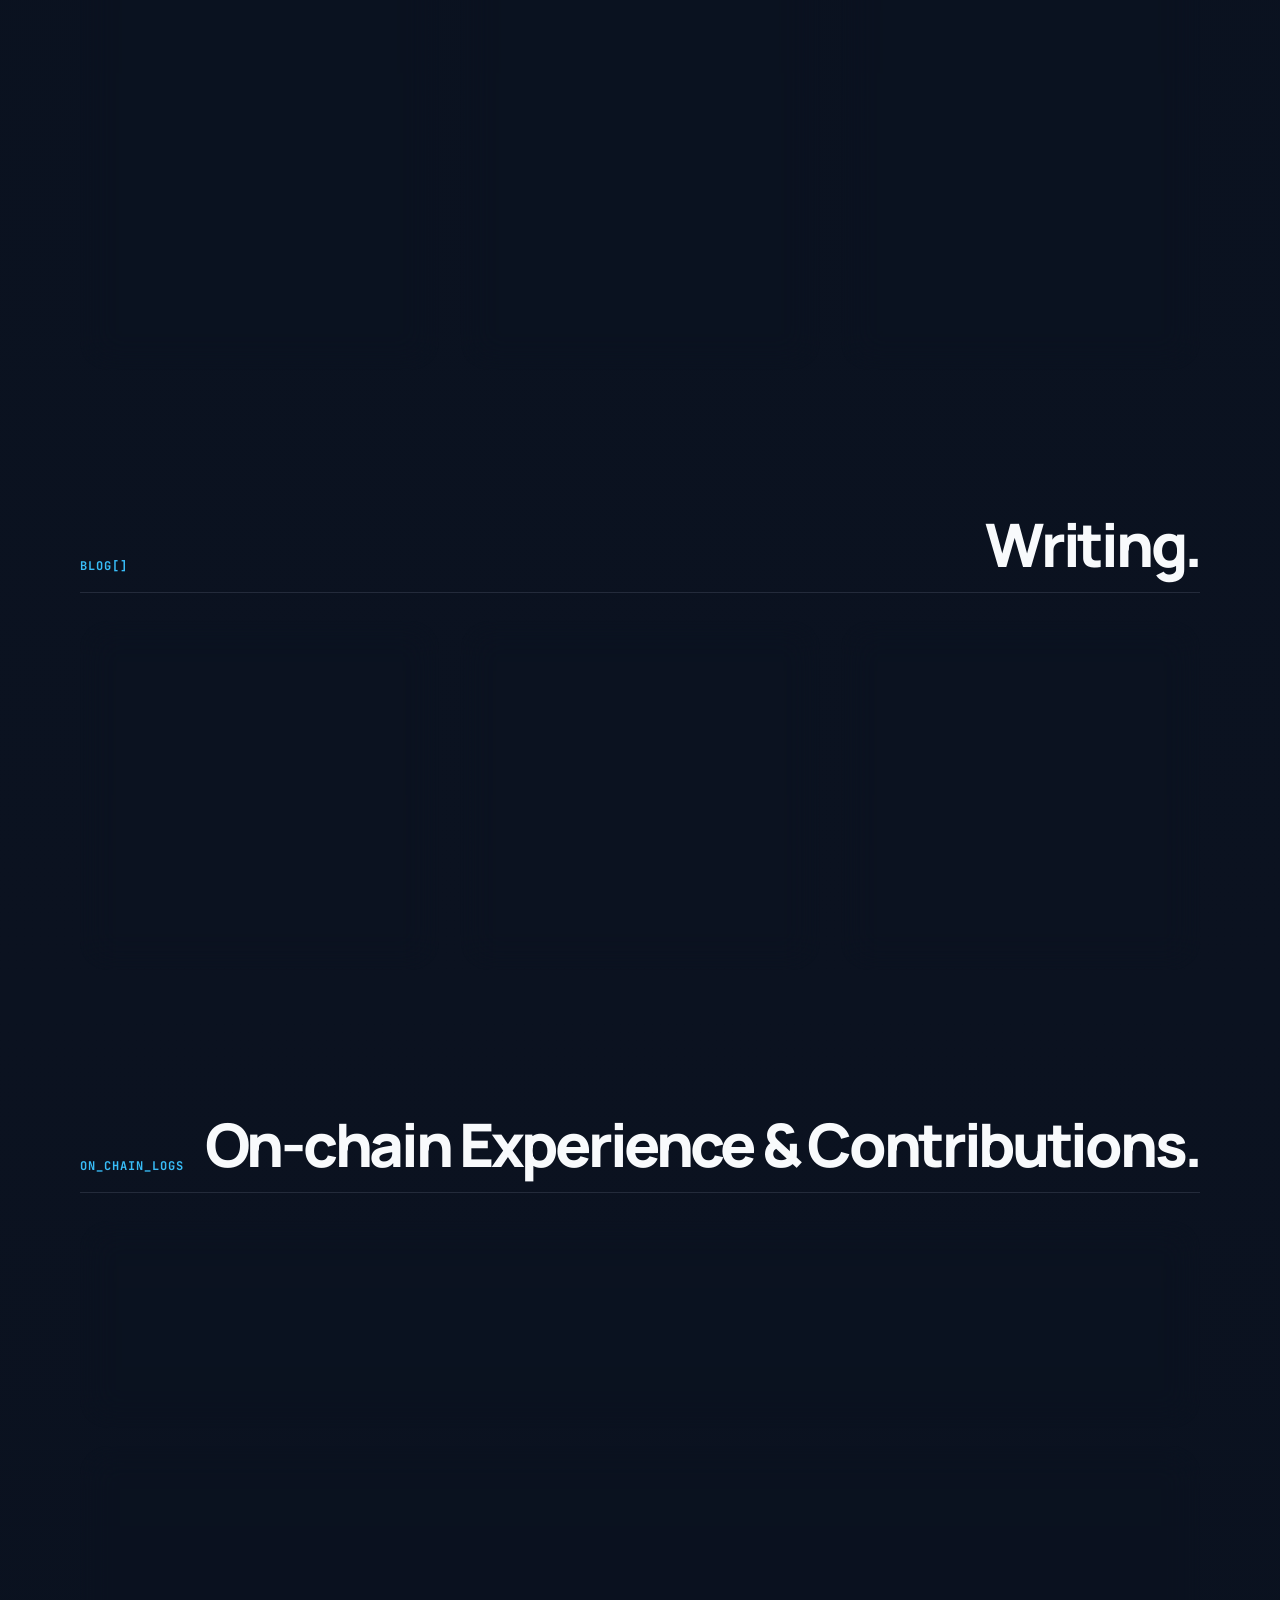
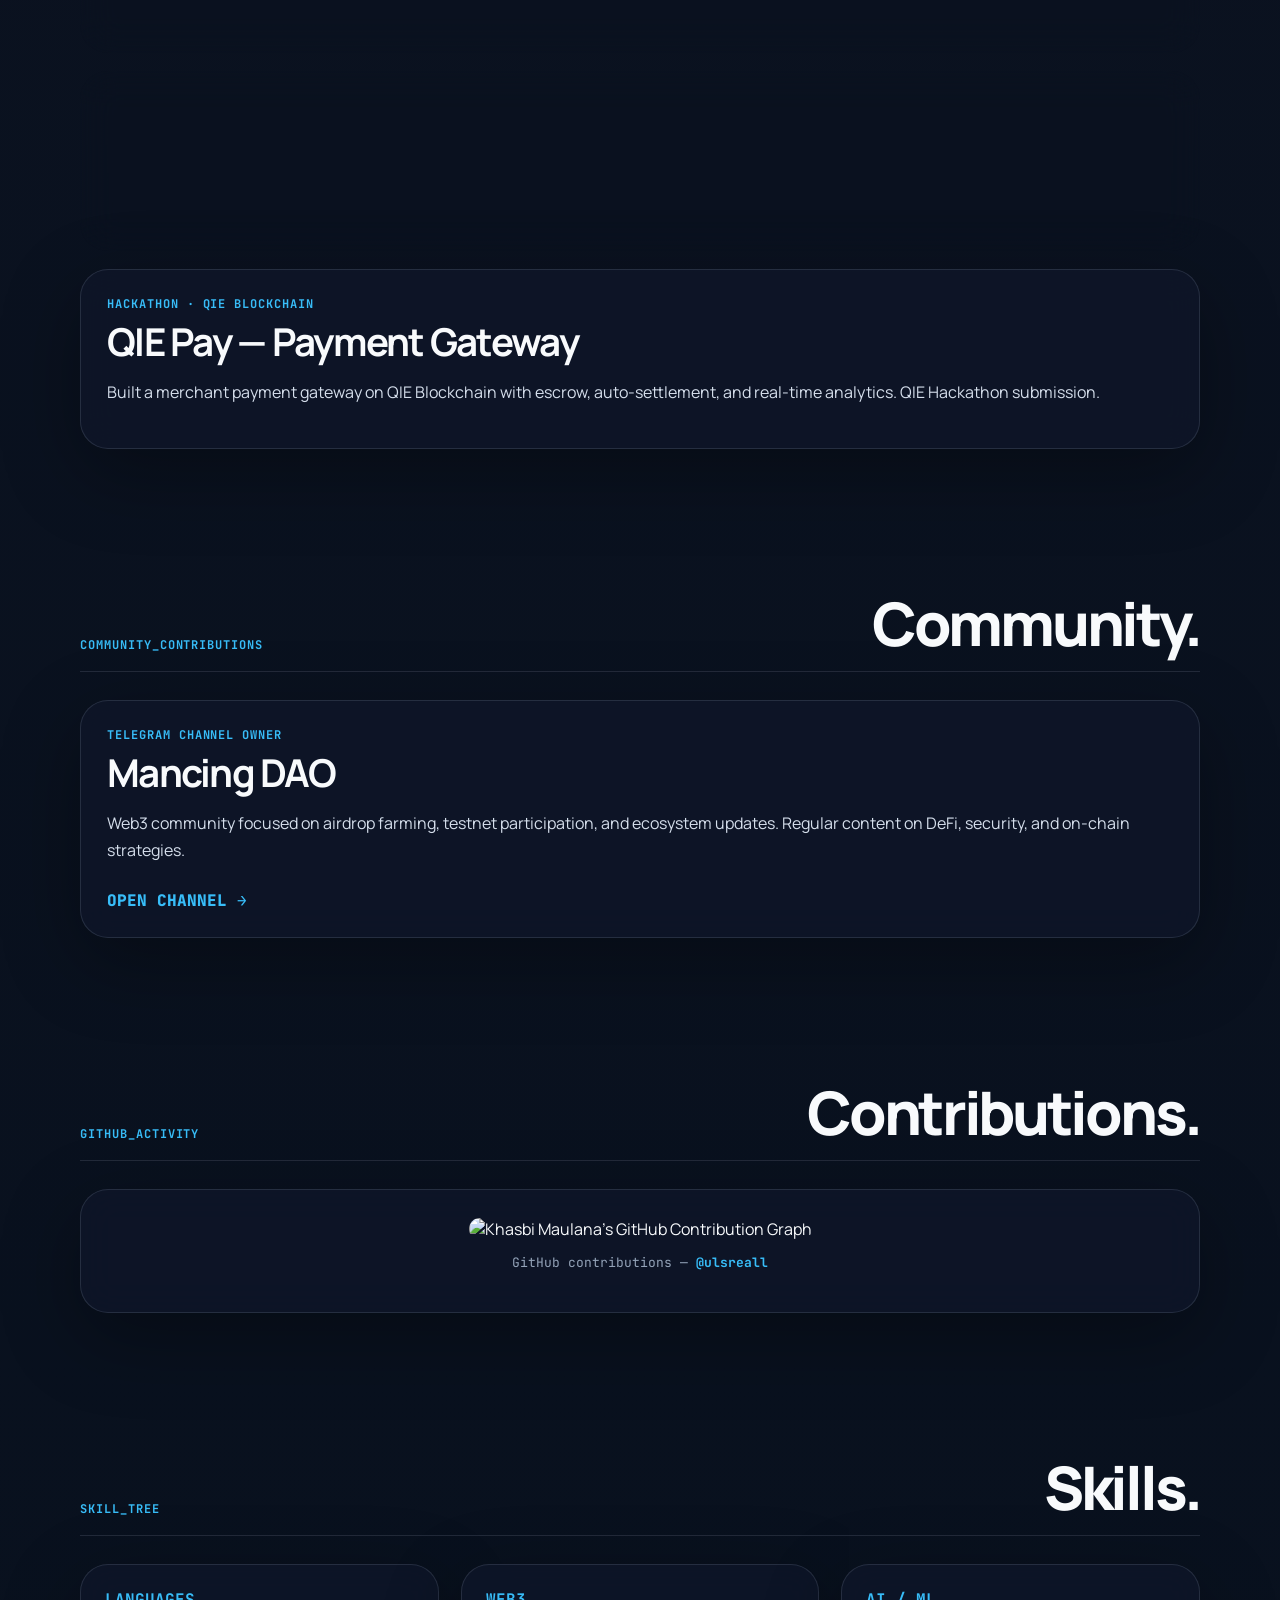
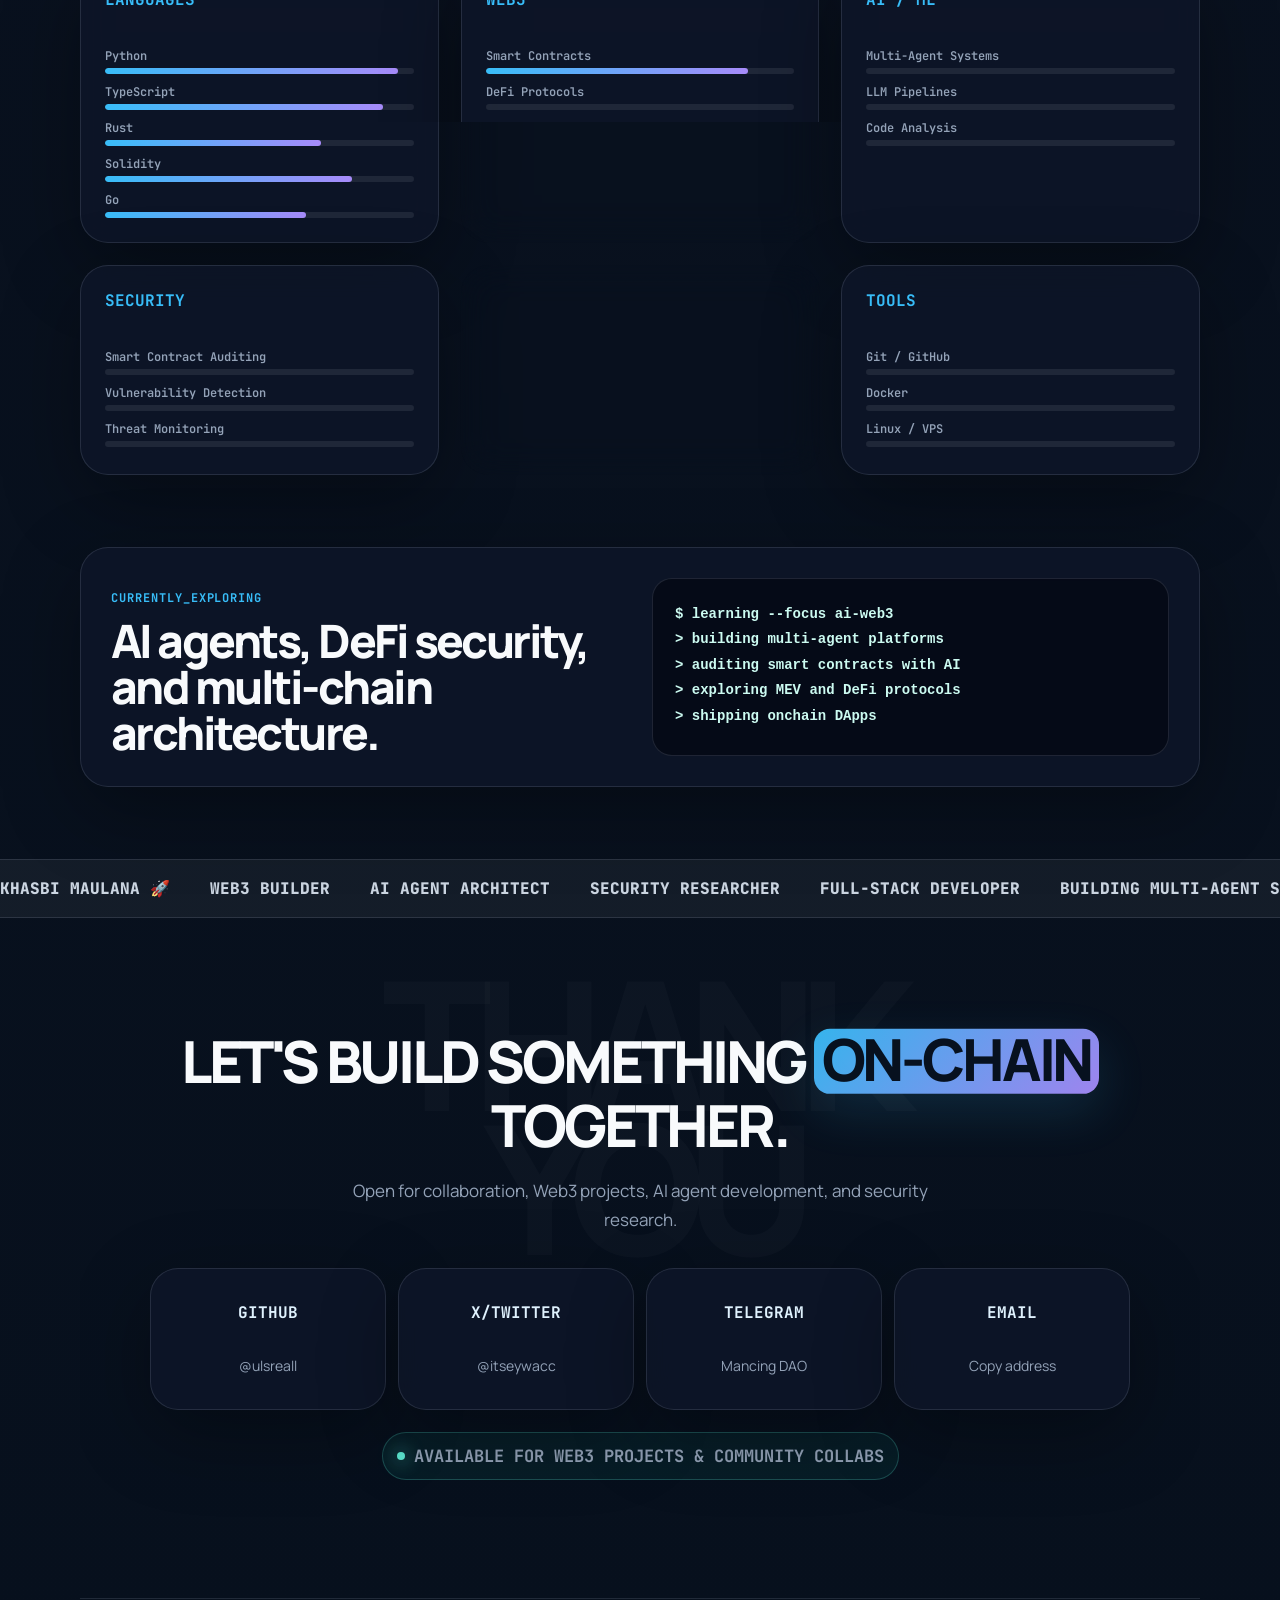
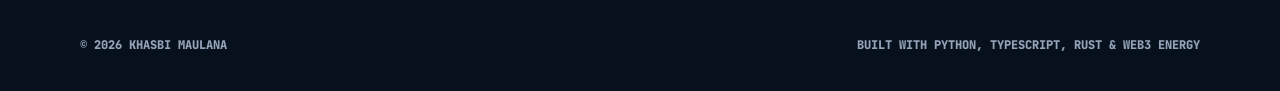
==== commit ebff778a: "v2.2.0: Typing animation, counter, GitHub graph, skill bars, robots.txt, 404 page" ====
--- a/index.html
+++ b/index.html
@@ -107,7 +107,7 @@
       <div class="hero-center">
         <p class="availability"><i></i> AVAILABLE_FOR_WEB3_PROJECTS</p>
         <h1><span>Khasbi</span><em>Maulana.</em></h1>
-        <p class="jsx-role" aria-label="Web3 Builder | AI Agent Architect | Security Researcher">&lt;Web3 Builder | AI Agent Architect | Security Researcher /&gt;</p>
+        <p class="jsx-role" aria-label="Web3 Builder | AI Agent Architect | Security Researcher">&lt;<span id="typing-text"></span><span class="typing-cursor">|</span>/&gt;</p>
         <p class="tagline">Building multi-agent systems, smart contract security tools, and onchain DApps</p>
 
         <div class="pill-row">
@@ -149,7 +149,7 @@
           <p>Also running Mancing DAO, a Web3 community focused on airdrop farming, testnet participation, and ecosystem updates. Active contributor to open-source projects and hackathon submissions.</p>
         </div>
         <aside class="stats-card card-shadow fade-in">
-          <div><strong>40+</strong><span>Built Projects</span></div>
+          <div><strong data-count="40">0+</strong><span>Built Projects</span></div>
           <div><strong>Web3</strong><span>DeFi / AI / Security</span></div>
           <div><strong>Multi-Stack</strong><span>Python · TS · Rust · Go</span></div>
         </aside>
@@ -332,7 +332,18 @@
           <p>Web3 community focused on airdrop farming, testnet participation, and ecosystem updates. Regular content on DeFi, security, and on-chain strategies.</p>
           <a href="https://t.me/mancingdao" target="_blank" rel="noreferrer">OPEN CHANNEL →</a>
         </article>
-
+      </div>
+    </section>
+
+    <!-- GitHub Contribution Graph -->
+    <section id="github-graph" class="container content-section">
+      <div class="section-title">
+        <span>GITHUB_ACTIVITY</span>
+        <h2>Contributions.</h2>
+      </div>
+      <div class="github-graph-card card-shadow fade-in">
+        <img src="https://ghchart.rsh404.com/ulsreall" alt="Khasbi Maulana's GitHub Contribution Graph" class="github-chart-img" loading="lazy" />
+        <p class="github-graph-label">GitHub contributions — <a href="https://github.com/ulsreall" target="_blank" rel="noreferrer">@ulsreall</a></p>
       </div>
     </section>
 
@@ -344,27 +355,54 @@
       <div class="skills-grid">
         <article class="skill-card card-shadow fade-in">
           <h3>LANGUAGES</h3>
-          <p>Python, TypeScript, JavaScript, Rust, Go, Solidity, CUDA, HTML/CSS</p>
+          <div class="skill-bars">
+            <div class="skill-bar"><span class="skill-bar-label">Python</span><div class="skill-bar-track"><div class="skill-bar-fill" data-level="95"></div></div></div>
+            <div class="skill-bar"><span class="skill-bar-label">TypeScript</span><div class="skill-bar-track"><div class="skill-bar-fill" data-level="90"></div></div></div>
+            <div class="skill-bar"><span class="skill-bar-label">Rust</span><div class="skill-bar-track"><div class="skill-bar-fill" data-level="70"></div></div></div>
+            <div class="skill-bar"><span class="skill-bar-label">Solidity</span><div class="skill-bar-track"><div class="skill-bar-fill" data-level="80"></div></div></div>
+            <div class="skill-bar"><span class="skill-bar-label">Go</span><div class="skill-bar-track"><div class="skill-bar-fill" data-level="65"></div></div></div>
+          </div>
         </article>
         <article class="skill-card card-shadow fade-in">
           <h3>WEB3</h3>
-          <p>Smart Contracts, DeFi Protocols, Wallet Integration, Cross-chain, Airdrops, Mining</p>
+          <div class="skill-bars">
+            <div class="skill-bar"><span class="skill-bar-label">Smart Contracts</span><div class="skill-bar-track"><div class="skill-bar-fill" data-level="85"></div></div></div>
+            <div class="skill-bar"><span class="skill-bar-label">DeFi Protocols</span><div class="skill-bar-track"><div class="skill-bar-fill" data-level="80"></div></div></div>
+            <div class="skill-bar"><span class="skill-bar-label">Cross-chain</span><div class="skill-bar-track"><div class="skill-bar-fill" data-level="75"></div></div></div>
+            <div class="skill-bar"><span class="skill-bar-label">Wallet Integration</span><div class="skill-bar-track"><div class="skill-bar-fill" data-level="90"></div></div></div>
+          </div>
         </article>
         <article class="skill-card card-shadow fade-in">
           <h3>AI / ML</h3>
-          <p>Multi-Agent Systems, LLM Pipelines, MiMo, Automated Code Analysis</p>
+          <div class="skill-bars">
+            <div class="skill-bar"><span class="skill-bar-label">Multi-Agent Systems</span><div class="skill-bar-track"><div class="skill-bar-fill" data-level="90"></div></div></div>
+            <div class="skill-bar"><span class="skill-bar-label">LLM Pipelines</span><div class="skill-bar-track"><div class="skill-bar-fill" data-level="85"></div></div></div>
+            <div class="skill-bar"><span class="skill-bar-label">Code Analysis</span><div class="skill-bar-track"><div class="skill-bar-fill" data-level="80"></div></div></div>
+          </div>
         </article>
         <article class="skill-card card-shadow fade-in">
           <h3>SECURITY</h3>
-          <p>Smart Contract Auditing, Vulnerability Detection, Threat Monitoring</p>
+          <div class="skill-bars">
+            <div class="skill-bar"><span class="skill-bar-label">Smart Contract Auditing</span><div class="skill-bar-track"><div class="skill-bar-fill" data-level="80"></div></div></div>
+            <div class="skill-bar"><span class="skill-bar-label">Vulnerability Detection</span><div class="skill-bar-track"><div class="skill-bar-fill" data-level="75"></div></div></div>
+            <div class="skill-bar"><span class="skill-bar-label">Threat Monitoring</span><div class="skill-bar-track"><div class="skill-bar-fill" data-level="70"></div></div></div>
+          </div>
         </article>
         <article class="skill-card card-shadow fade-in">
           <h3>FRONTEND</h3>
-          <p>React, Next.js, Tailwind, Farcaster Mini Apps, Responsive UI</p>
+          <div class="skill-bars">
+            <div class="skill-bar"><span class="skill-bar-label">React</span><div class="skill-bar-track"><div class="skill-bar-fill" data-level="85"></div></div></div>
+            <div class="skill-bar"><span class="skill-bar-label">Tailwind CSS</span><div class="skill-bar-track"><div class="skill-bar-fill" data-level="90"></div></div></div>
+            <div class="skill-bar"><span class="skill-bar-label">Next.js</span><div class="skill-bar-track"><div class="skill-bar-fill" data-level="75"></div></div></div>
+          </div>
         </article>
         <article class="skill-card card-shadow fade-in">
           <h3>TOOLS</h3>
-          <p>Git, GitHub, Docker, Linux, VPS, CI/CD, API Integration</p>
+          <div class="skill-bars">
+            <div class="skill-bar"><span class="skill-bar-label">Git / GitHub</span><div class="skill-bar-track"><div class="skill-bar-fill" data-level="95"></div></div></div>
+            <div class="skill-bar"><span class="skill-bar-label">Docker</span><div class="skill-bar-track"><div class="skill-bar-fill" data-level="80"></div></div></div>
+            <div class="skill-bar"><span class="skill-bar-label">Linux / VPS</span><div class="skill-bar-track"><div class="skill-bar-fill" data-level="90"></div></div></div>
+          </div>
         </article>
       </div>
     </section>
--- a/styles.css
+++ b/styles.css
@@ -567,3 +567,75 @@
   .blog-card { padding: 20px; border-radius: 22px; }
   .blog-card h3 { font-size: 20px; }
 }
+
+/* Typing cursor */
+.typing-cursor {
+  display: inline-block;
+  animation: blink 0.7s step-end infinite;
+  color: var(--accent);
+  font-weight: 700;
+}
+@keyframes blink {
+  0%, 100% { opacity: 1; }
+  50% { opacity: 0; }
+}
+
+/* Skill bars */
+.skill-bars {
+  display: grid;
+  gap: 10px;
+  margin-top: 12px;
+}
+.skill-bar {
+  display: grid;
+  gap: 4px;
+}
+.skill-bar-label {
+  font-family: var(--mono);
+  font-size: 12px;
+  font-weight: 600;
+  color: var(--muted);
+}
+.skill-bar-track {
+  width: 100%;
+  height: 6px;
+  background: rgba(255,255,255,.08);
+  border-radius: 999px;
+  overflow: hidden;
+}
+.skill-bar-fill {
+  height: 100%;
+  width: 0;
+  border-radius: 999px;
+  background: linear-gradient(90deg, var(--accent), var(--accent-2));
+  transition: width 1.2s cubic-bezier(0.22, 1, 0.36, 1);
+}
+.skill-bar-fill.animated {
+  /* width set by JS via data-level */
+}
+
+/* GitHub contribution graph */
+.github-graph-card {
+  padding: 28px;
+  text-align: center;
+}
+.github-chart-img {
+  width: 100%;
+  max-width: 100%;
+  height: auto;
+  border-radius: 12px;
+}
+.github-graph-label {
+  font-family: var(--mono);
+  font-size: 13px;
+  color: var(--muted);
+  margin-top: 14px;
+}
+.github-graph-label a {
+  color: var(--accent);
+  font-weight: 700;
+}
+
+[data-theme="light"] .skill-bar-track {
+  background: rgba(0,0,0,.08);
+}
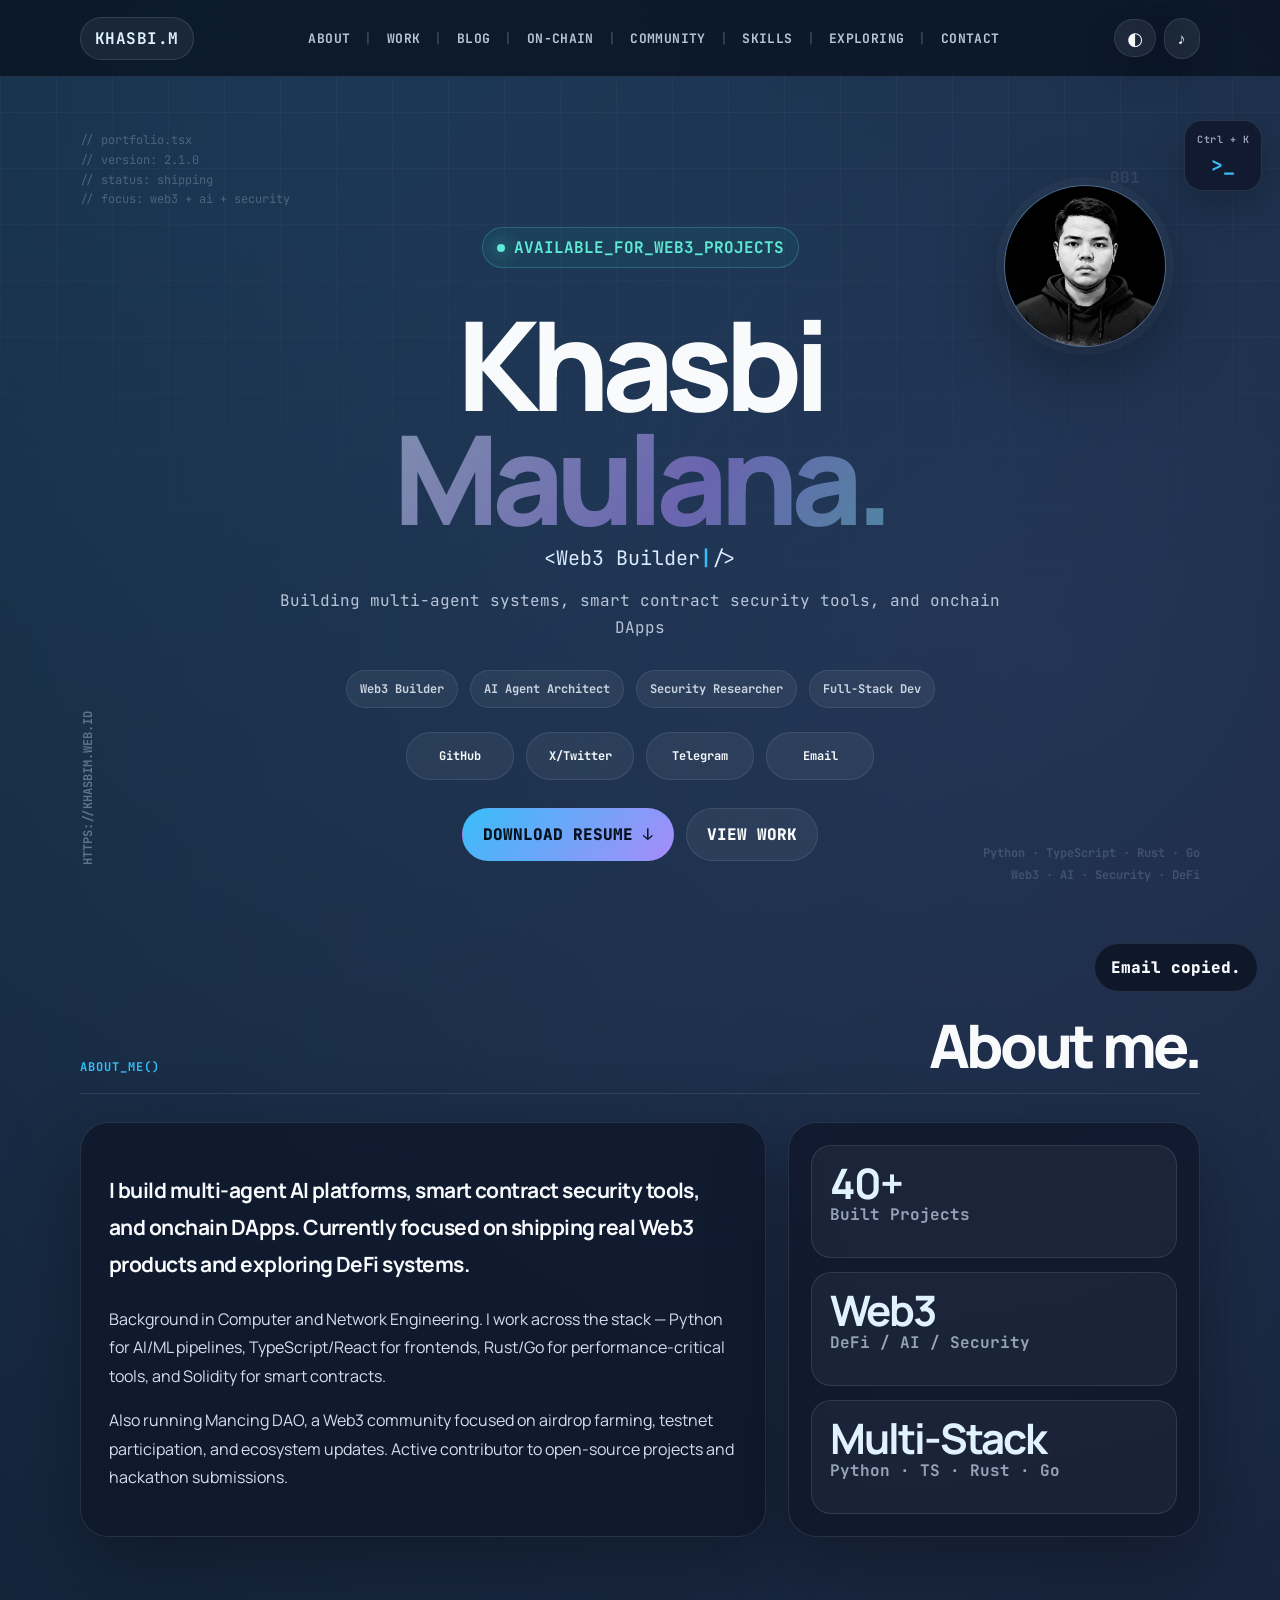
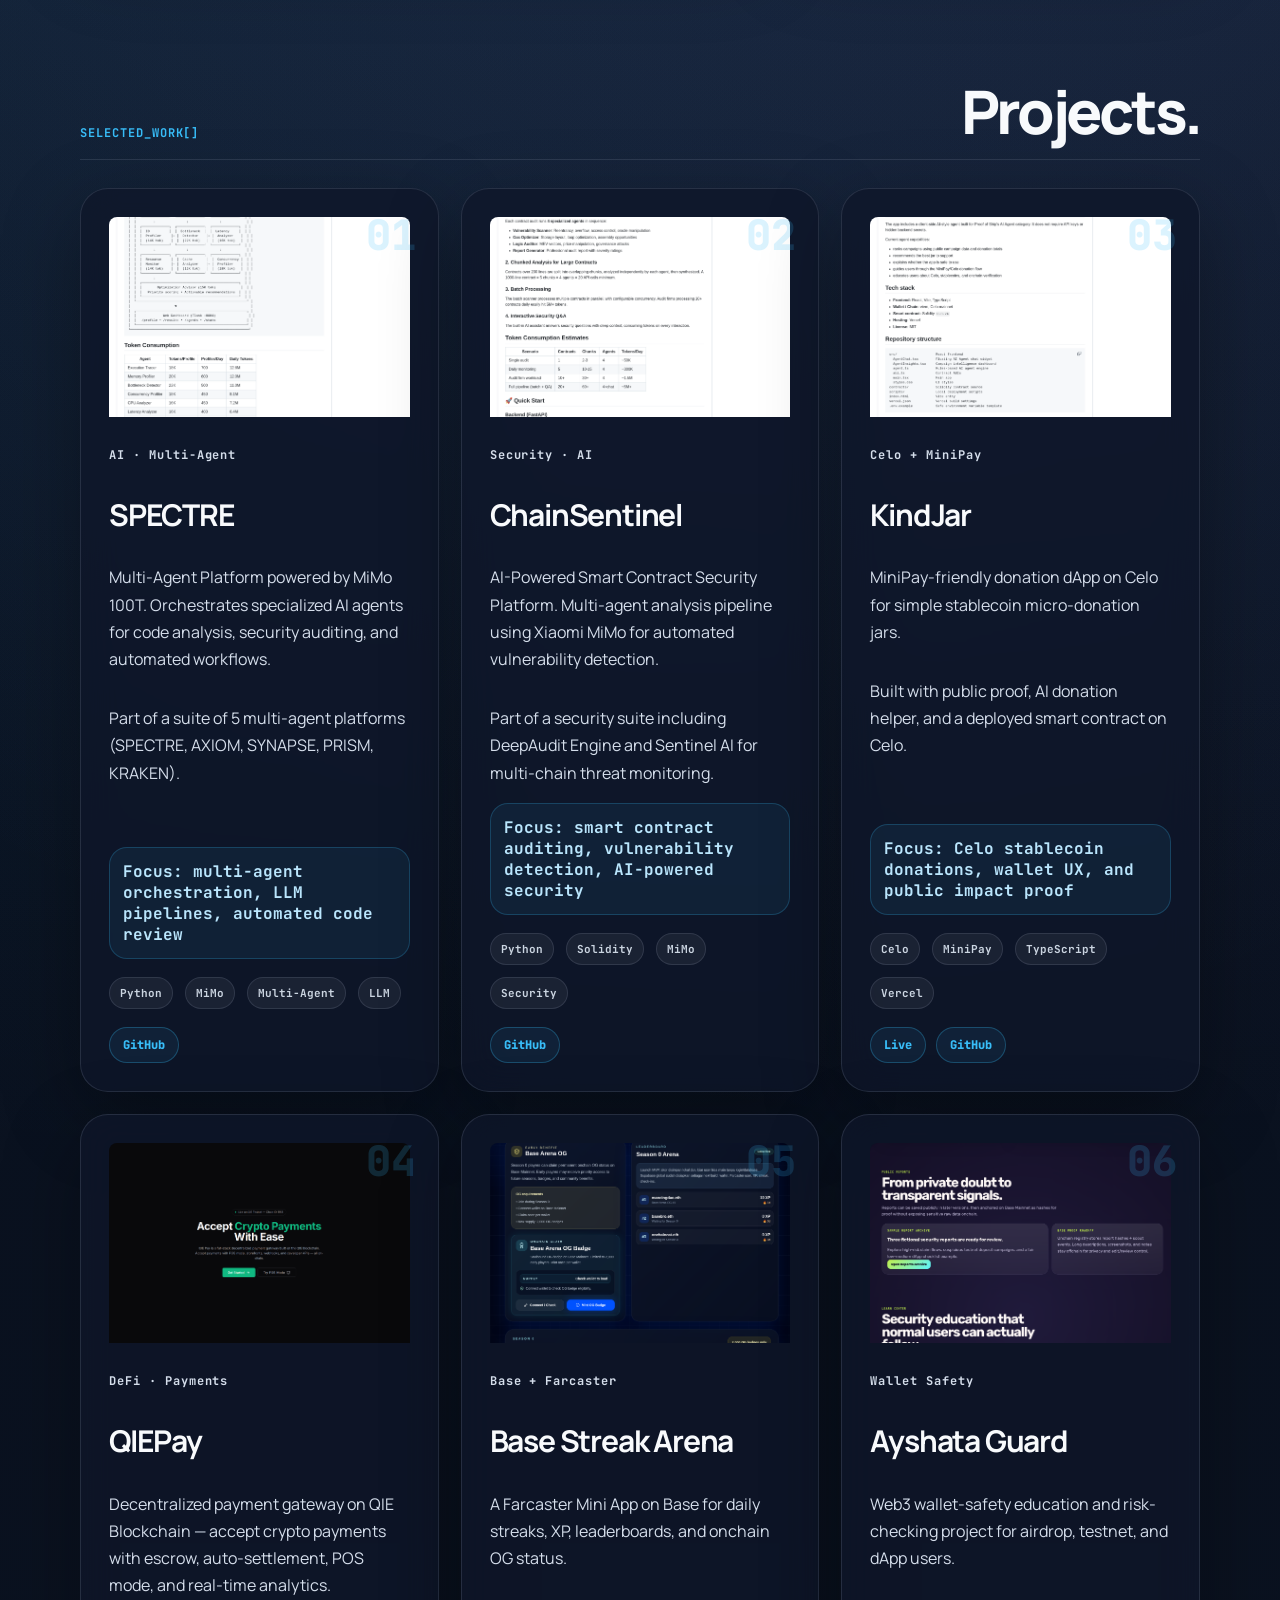
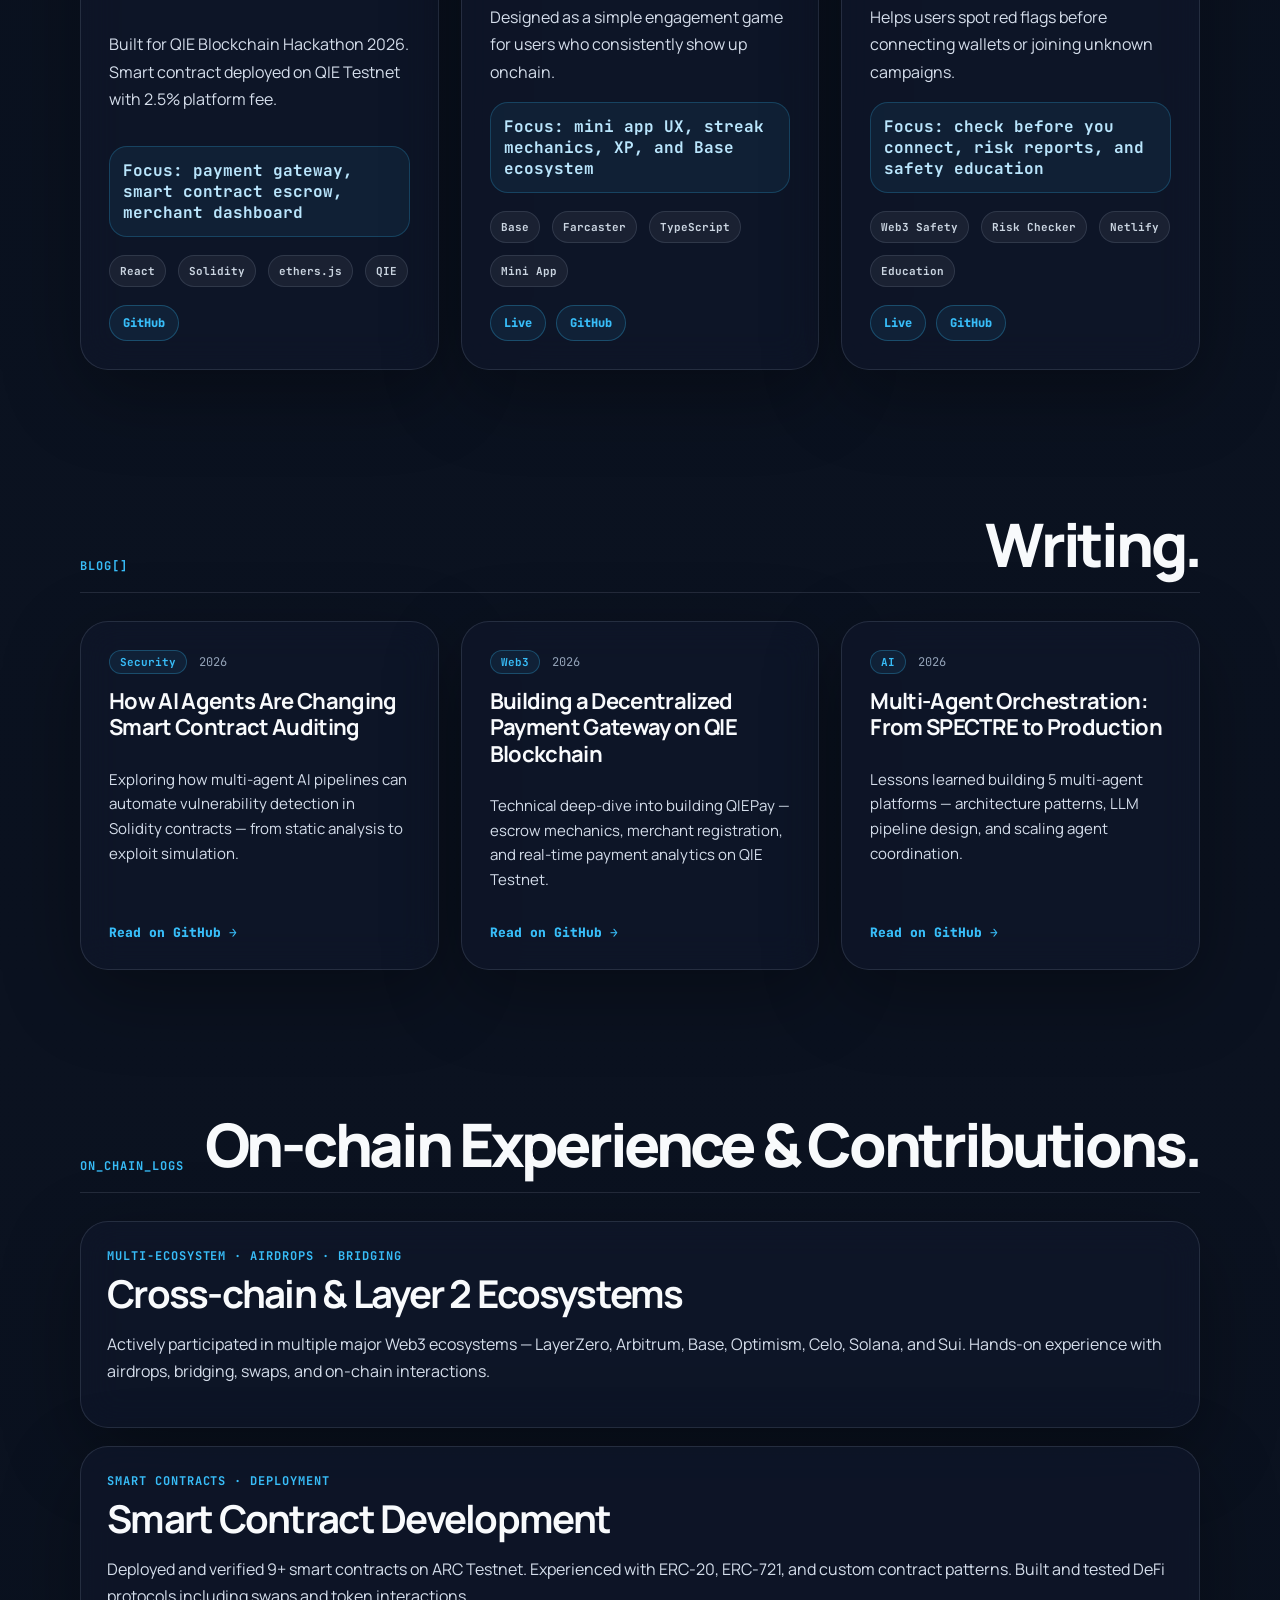
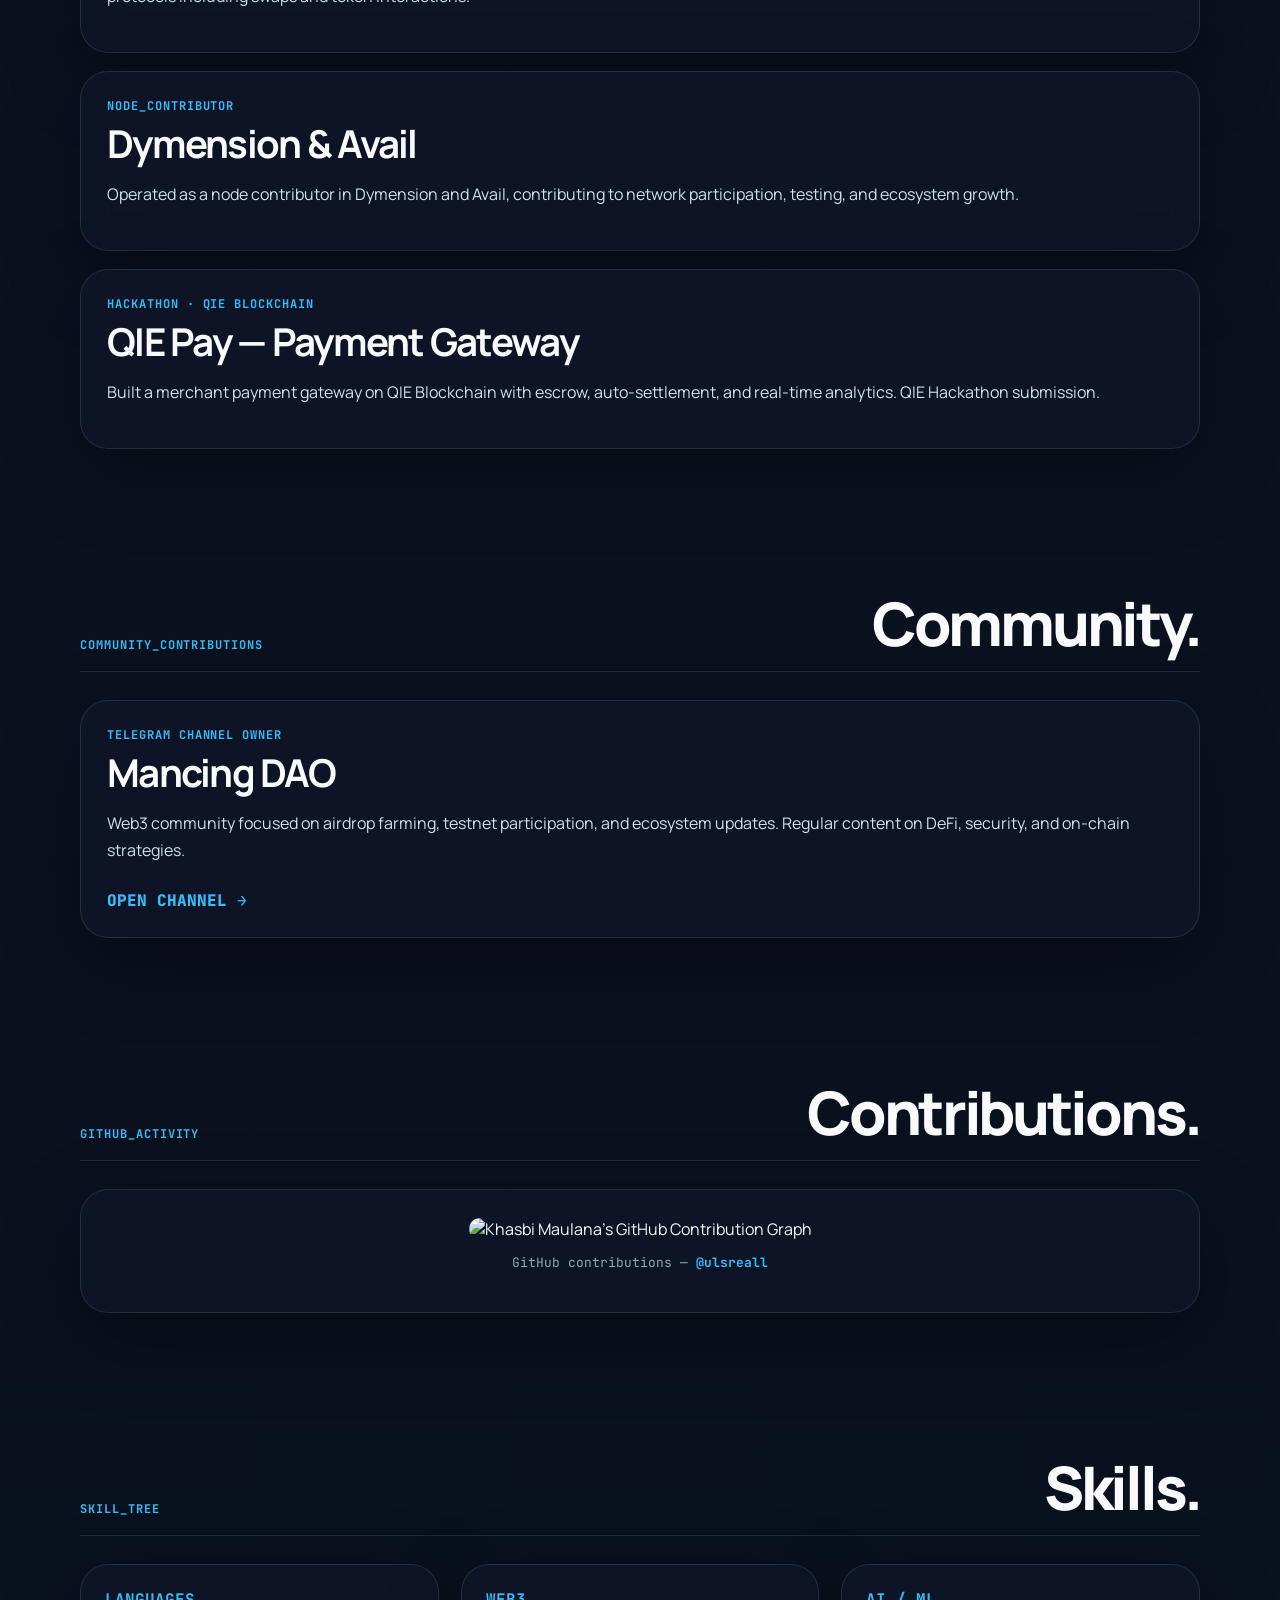
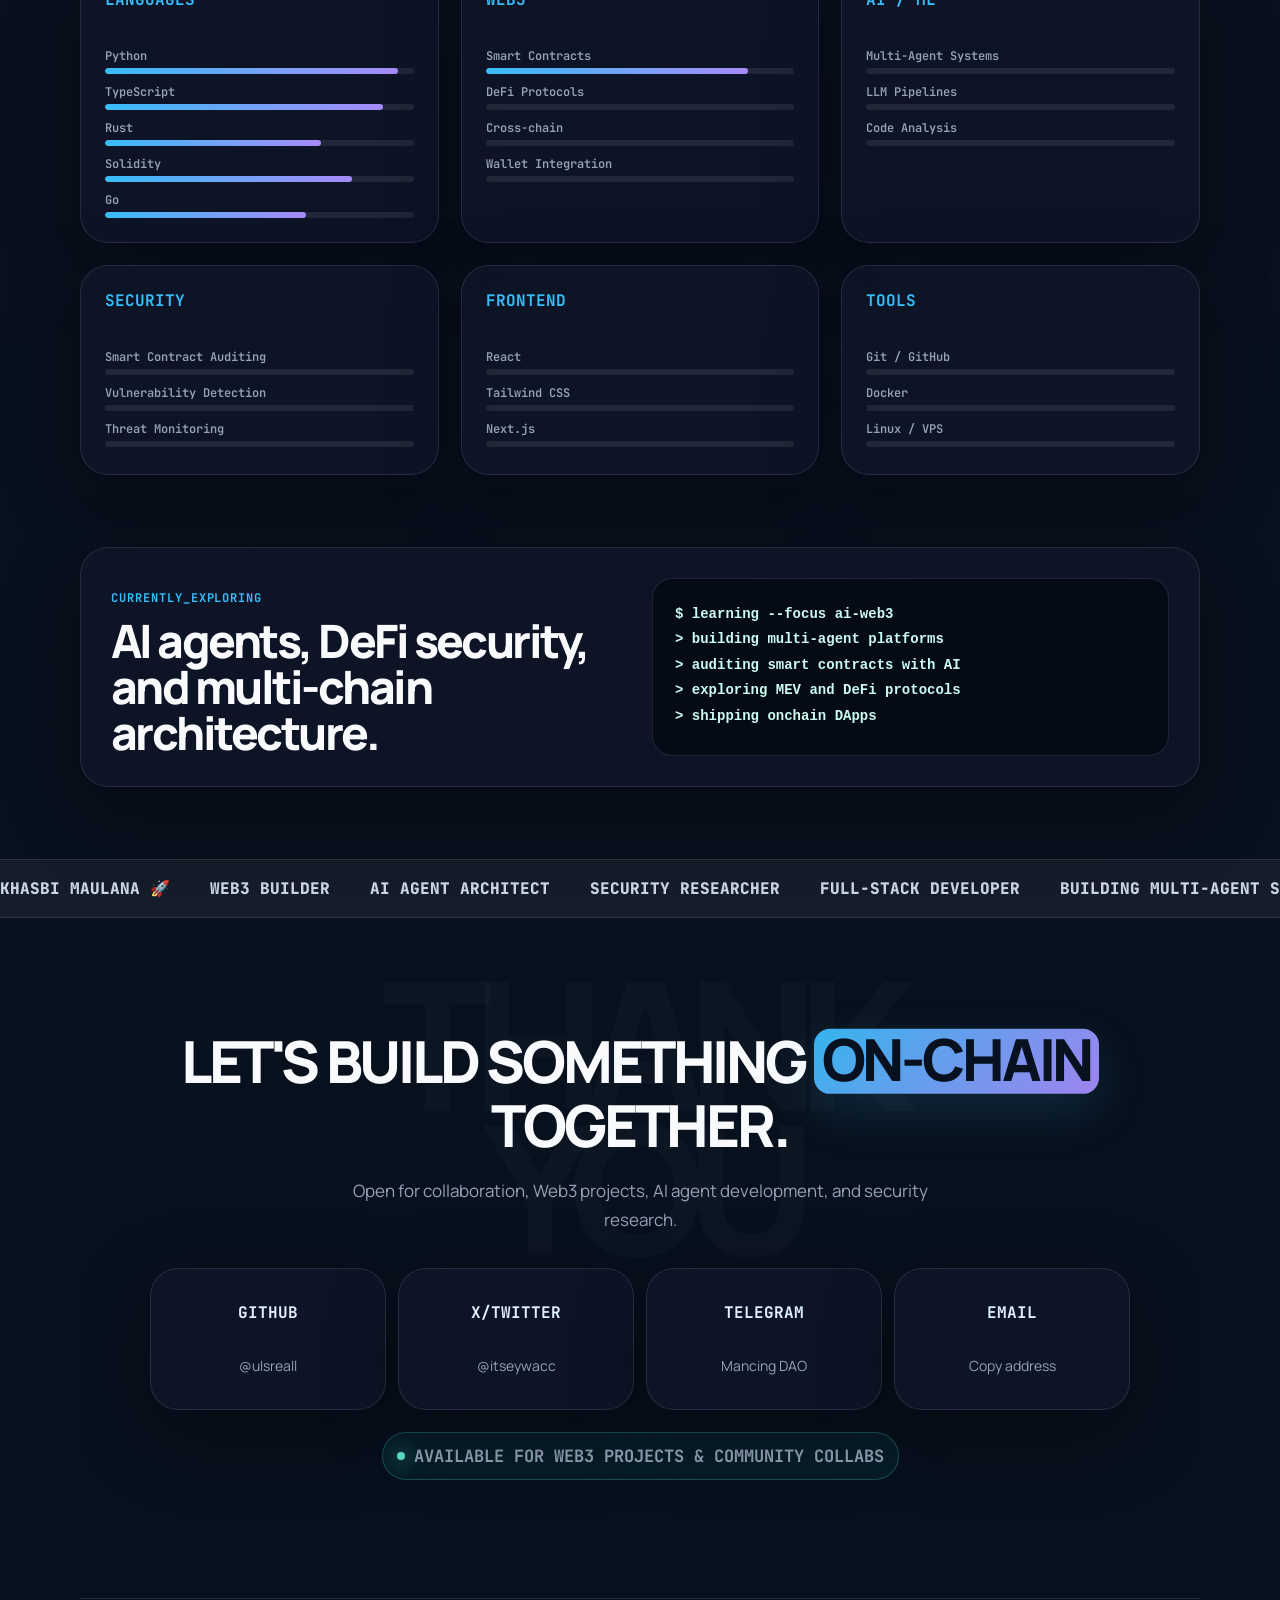
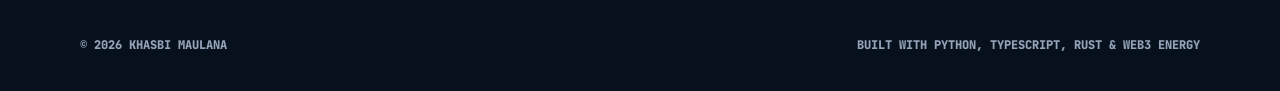
==== commit 3b24ca37: "Fix GitHub graph: switch from ghchart (down) to activity-graph.vercel.app" ====
--- a/index.html
+++ b/index.html
@@ -342,7 +342,7 @@
         <h2>Contributions.</h2>
       </div>
       <div class="github-graph-card card-shadow fade-in">
-        <img src="https://ghchart.rsh404.com/ulsreall" alt="Khasbi Maulana's GitHub Contribution Graph" class="github-chart-img" loading="lazy" />
+        <img src="https://activity-graph.vercel.app/graph?username=ulsreall&bg_color=0d1117&color=58a6ff&line=58a6ff&point=ffffff&area=true&area_color=58a6ff&hide_border=true" alt="Khasbi Maulana's GitHub Contribution Graph" class="github-chart-img" loading="lazy" />
         <p class="github-graph-label">GitHub contributions — <a href="https://github.com/ulsreall" target="_blank" rel="noreferrer">@ulsreall</a></p>
       </div>
     </section>
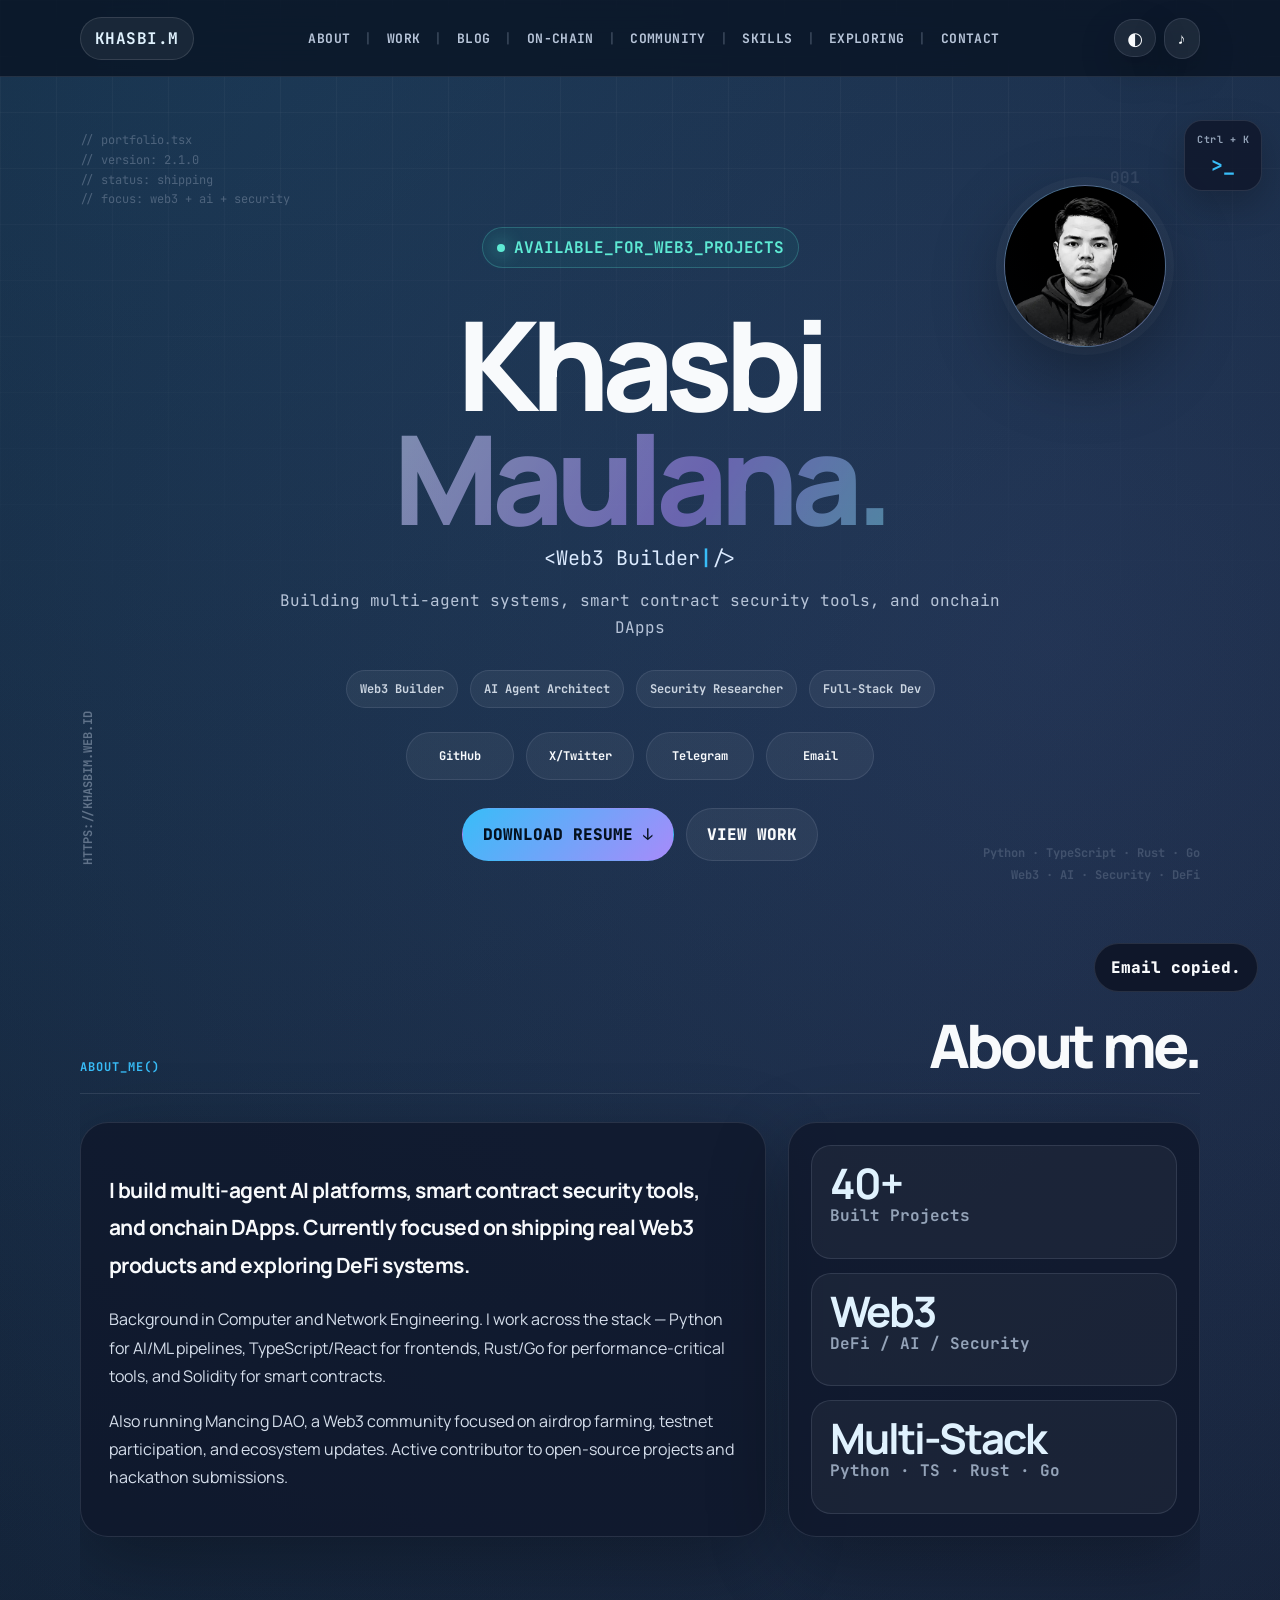
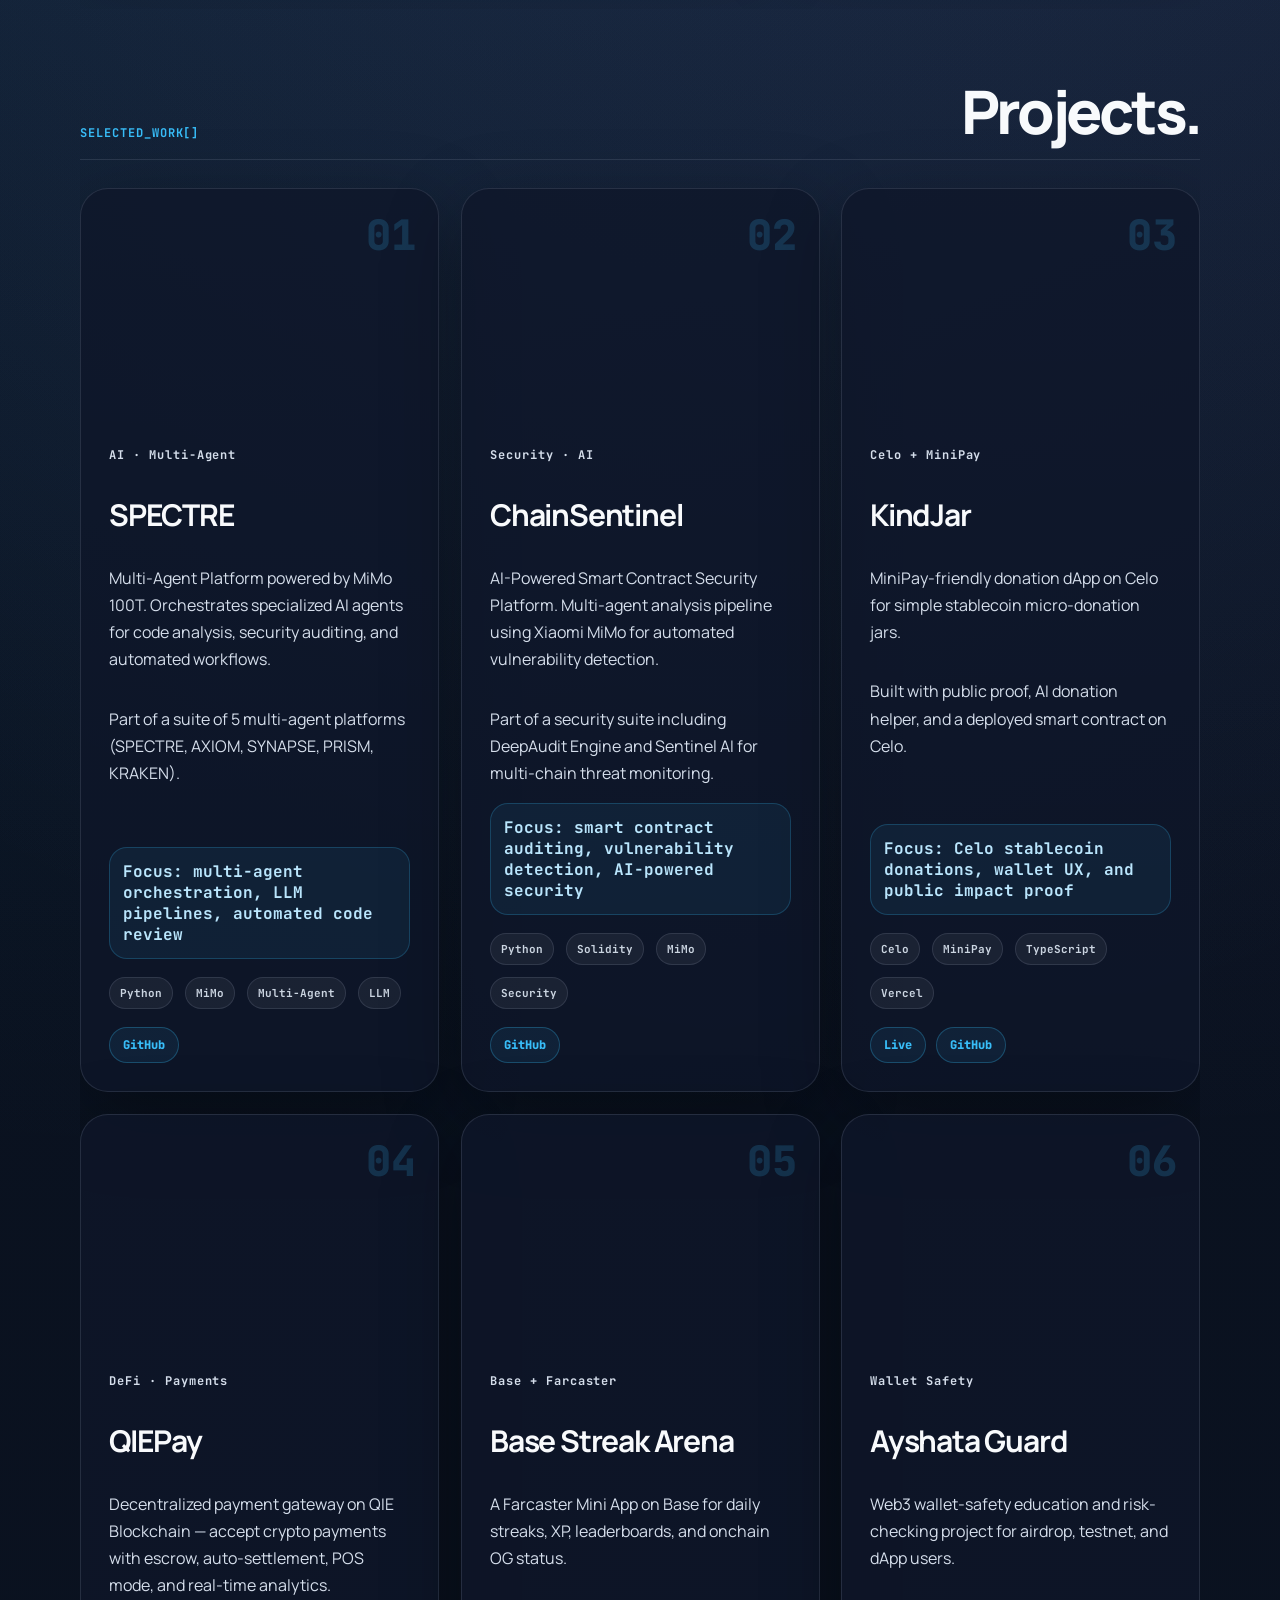
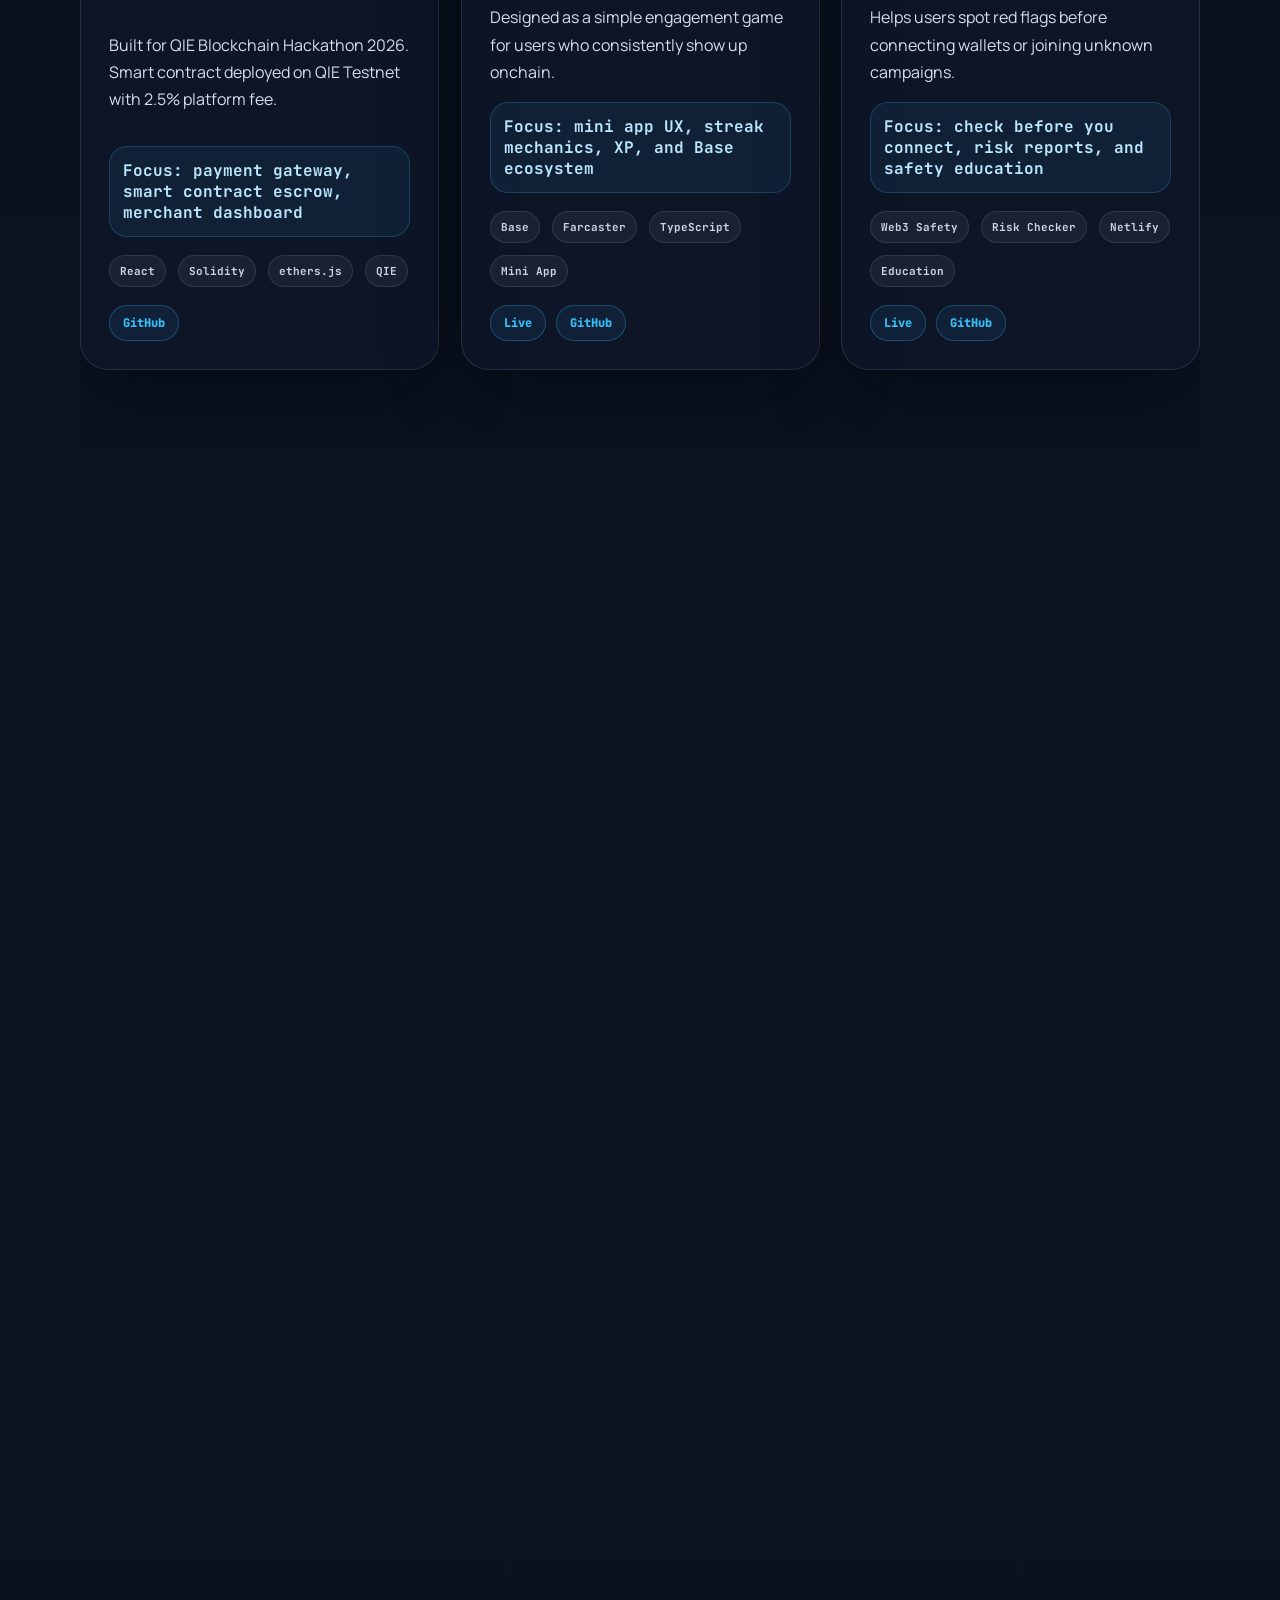
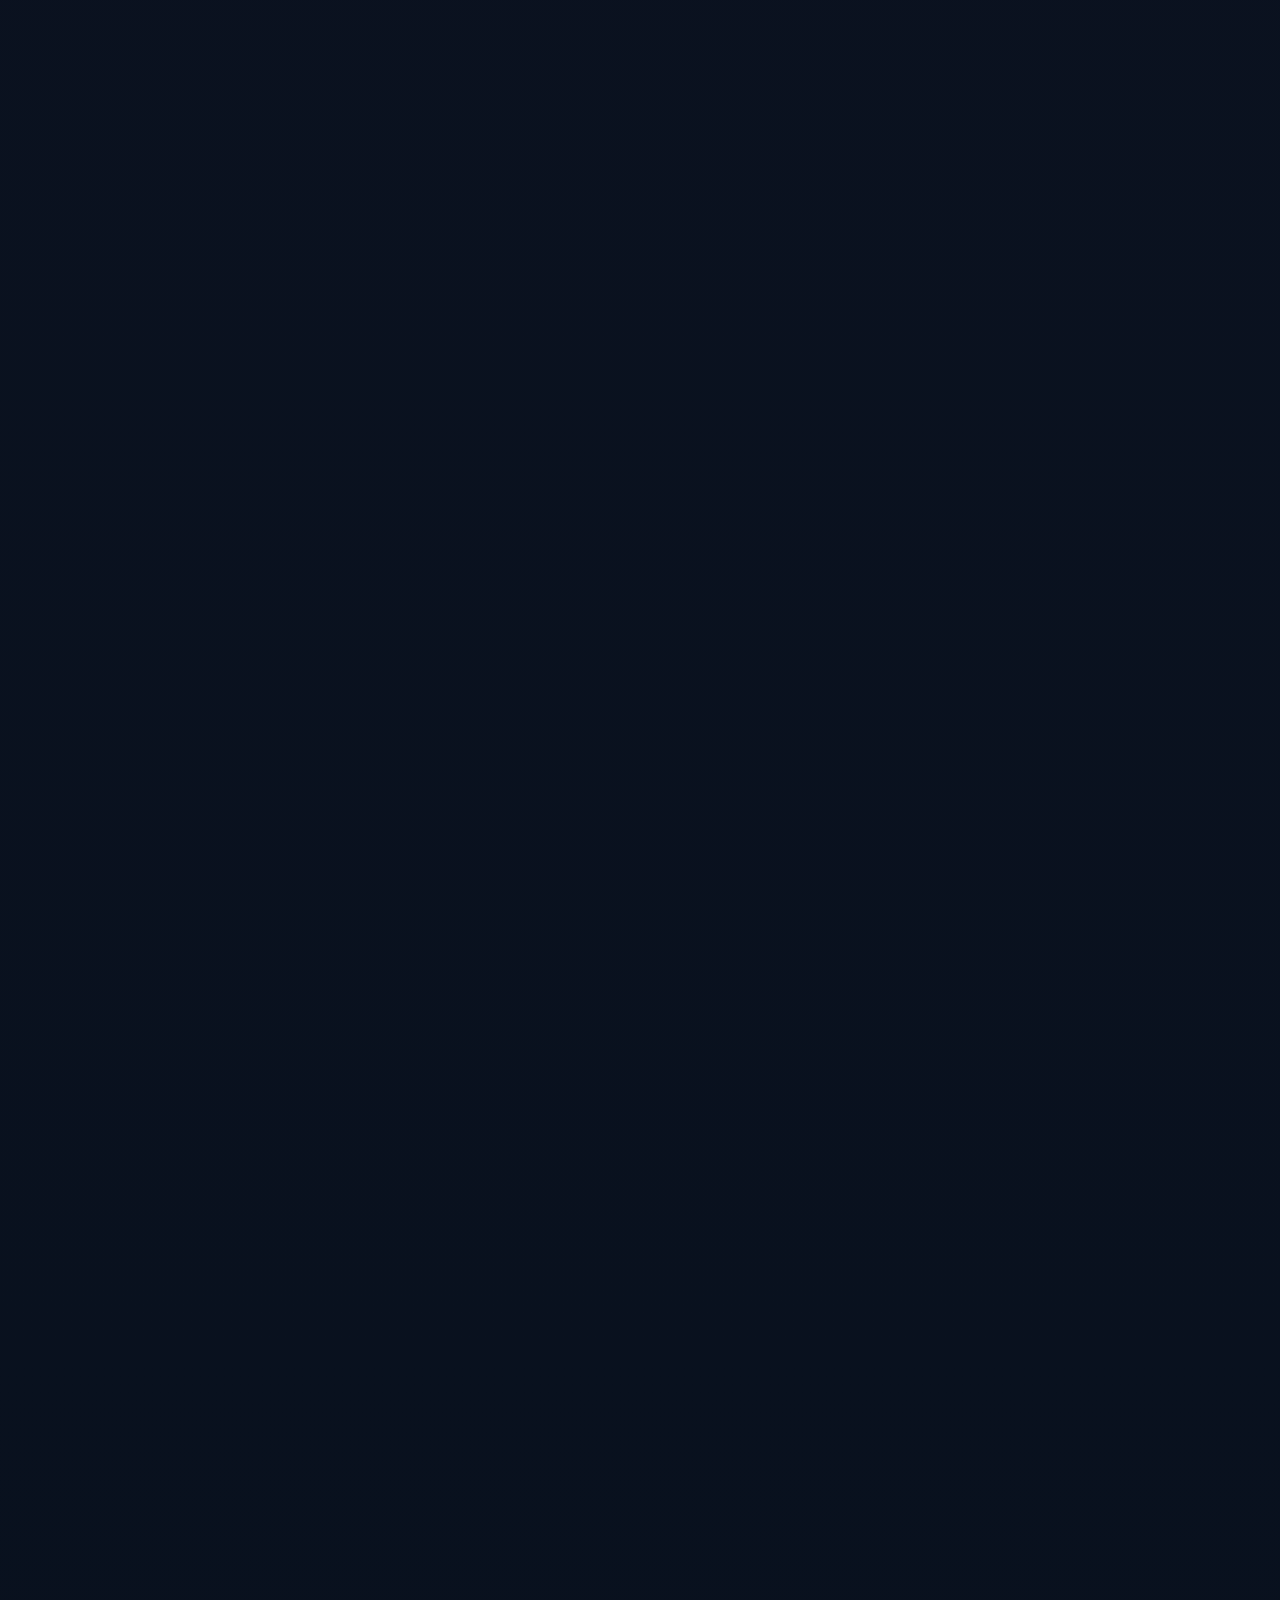
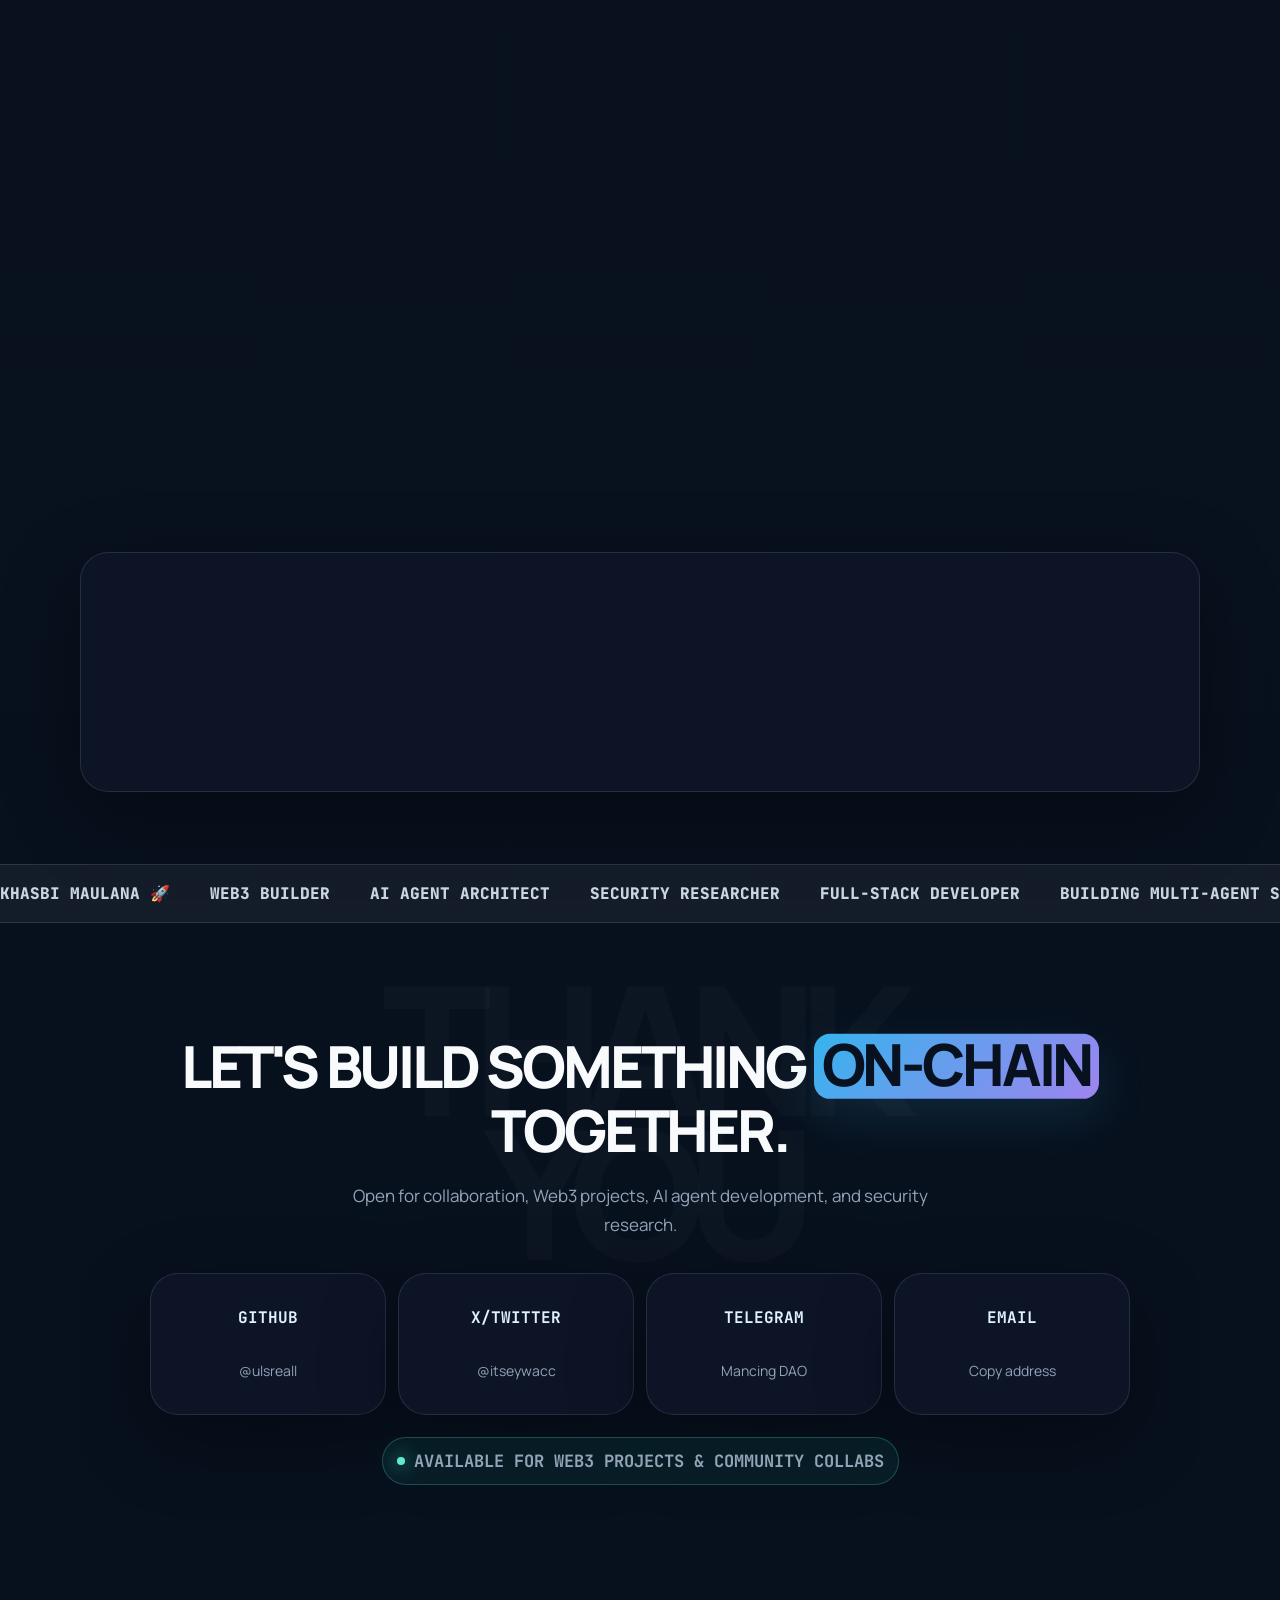
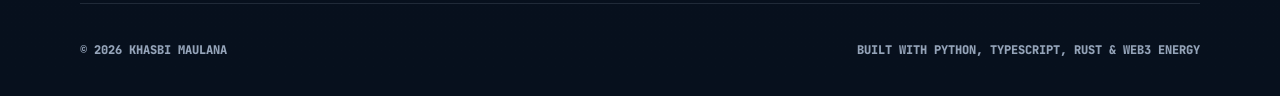
==== commit 2561ab5a: "Performance: PNG→WebP (7.3MB→1.1MB), remove backdrop-filter blur, content-visibility, preload, cachi" ====
--- a/index.html
+++ b/index.html
@@ -20,6 +20,7 @@
   <link rel="preconnect" href="https://fonts.googleapis.com">
   <link rel="preconnect" href="https://fonts.gstatic.com" crossorigin>
   <link href="https://fonts.googleapis.com/css2?family=Manrope:wght@400;500;600;700;800&family=JetBrains+Mono:wght@500;600;700&display=swap" rel="stylesheet">
+  <link rel="preload" as="image" href="assets/profile.webp" fetchpriority="high" />
   <link rel="stylesheet" href="styles.css" />
   <link rel="sitemap" type="application/xml" href="/sitemap.xml" />
 
@@ -33,7 +34,7 @@
     "@type": "Person",
     "name": "Khasbi Maulana",
     "url": "https://www.khasbim.web.id",
-    "image": "https://www.khasbim.web.id/assets/profile.png",
+    "image": "https://www.khasbim.web.id/assets/profile.webp",
     "jobTitle": "Web3 Builder & AI Agent Architect",
     "description": "Building multi-agent AI platforms, smart contract security tools, and onchain DApps.",
     "sameAs": [
@@ -101,7 +102,7 @@
 
       <div class="profile-visual card-shadow" aria-label="Profile portrait">
         <div class="profile-label">PROFILE_RENDER.PNG</div>
-        <img src="assets/profile.png" alt="Khasbi Maulana — Web3 Builder" />
+        <img src="assets/profile.webp" alt="Khasbi Maulana — Web3 Builder" />
       </div>
 
       <div class="hero-center">
@@ -165,7 +166,7 @@
         <!-- AI / Multi-Agent -->
         <article class="project-card card-shadow featured-project fade-in">
           <div class="project-image">
-            <img src="assets/projects/spectre.png" alt="SPECTRE - Multi-Agent Platform" loading="lazy" />
+            <img src="assets/projects/spectre.webp" alt="SPECTRE - Multi-Agent Platform" loading="lazy" />
           </div>
           <div class="project-index">01</div>
           <p class="project-type">AI · Multi-Agent</p>
@@ -180,7 +181,7 @@
         <!-- Security -->
         <article class="project-card card-shadow featured-project fade-in">
           <div class="project-image">
-            <img src="assets/projects/chainsentinel.png" alt="ChainSentinel - Smart Contract Security" loading="lazy" />
+            <img src="assets/projects/chainsentinel.webp" alt="ChainSentinel - Smart Contract Security" loading="lazy" />
           </div>
           <div class="project-index">02</div>
           <p class="project-type">Security · AI</p>
@@ -195,7 +196,7 @@
         <!-- Web3 DApp -->
         <article class="project-card card-shadow featured-project fade-in">
           <div class="project-image">
-            <img src="assets/projects/kindjar-celo.png" alt="KindJar - Celo Donation DApp" loading="lazy" />
+            <img src="assets/projects/kindjar-celo.webp" alt="KindJar - Celo Donation DApp" loading="lazy" />
           </div>
           <div class="project-index">03</div>
           <p class="project-type">Celo + MiniPay</p>
@@ -210,7 +211,7 @@
         <!-- QIE Pay -->
         <article class="project-card card-shadow featured-project fade-in">
           <div class="project-image">
-            <img src="assets/projects/qiepay.png" alt="QIEPay" loading="lazy" />
+            <img src="assets/projects/qiepay.webp" alt="QIEPay" loading="lazy" />
           </div>
           <div class="project-index">04</div>
           <p class="project-type">DeFi · Payments</p>
@@ -225,7 +226,7 @@
         <!-- Farcaster -->
         <article class="project-card card-shadow featured-project fade-in">
           <div class="project-image">
-            <img src="assets/projects/base-streak-arena.png" alt="Base Streak Arena" loading="lazy" />
+            <img src="assets/projects/base-streak-arena.webp" alt="Base Streak Arena" loading="lazy" />
           </div>
           <div class="project-index">05</div>
           <p class="project-type">Base + Farcaster</p>
@@ -240,7 +241,7 @@
         <!-- Wallet Safety -->
         <article class="project-card card-shadow featured-project fade-in">
           <div class="project-image">
-            <img src="assets/projects/ayshata-guard.png" alt="Ayshata Guard" loading="lazy" />
+            <img src="assets/projects/ayshata-guard.webp" alt="Ayshata Guard" loading="lazy" />
           </div>
           <div class="project-index">06</div>
           <p class="project-type">Wallet Safety</p>
--- a/styles.css
+++ b/styles.css
@@ -243,7 +243,7 @@
 .section-title span, .terminal-label, .project-type, .timeline-date { font-family: var(--mono); font-weight: 700; color: var(--accent); font-size: 12px; letter-spacing: .08em; }
 h2 { font-size: clamp(34px, 5vw, 60px); line-height: 1; margin: 0; letter-spacing: -.055em; font-weight: 800; }
 .about-grid { display: grid; grid-template-columns: 1.25fr .75fr; gap: 22px; }
-.card-shadow { border: 1px solid var(--line); background: var(--paper); box-shadow: var(--shadow); border-radius: var(--radius); backdrop-filter: blur(18px); }
+.card-shadow { border: 1px solid var(--line); background: var(--paper); box-shadow: var(--shadow); border-radius: var(--radius); }
 .about-copy { padding: 28px; font-size: 16px; line-height: 1.78; color: #d5deeb; }
 .about-copy p:first-child { font-size: 21px; font-weight: 700; color: var(--ink); letter-spacing: -.025em; }
 .stats-card { padding: 22px; display: grid; gap: 14px; }
@@ -639,3 +639,30 @@
 [data-theme="light"] .skill-bar-track {
   background: rgba(0,0,0,.08);
 }
+
+/* Performance optimizations */
+.content-section {
+  content-visibility: auto;
+  contain-intrinsic-size: auto 600px;
+}
+.project-image img,
+.github-chart-img {
+  content-visibility: auto;
+  contain-intrinsic-size: auto 200px;
+}
+.fade-in {
+  will-change: opacity, transform;
+}
+.loader-spinner {
+  will-change: transform;
+}
+.marquee-track {
+  will-change: transform;
+}
+@media (prefers-reduced-motion: reduce) {
+  .fade-in { opacity: 1; transform: none; transition: none; }
+  .typing-cursor { animation: none; }
+  .marquee-track { animation: none; }
+  .loader-spinner { animation: none; }
+  .skill-bar-fill { transition: none; }
+}
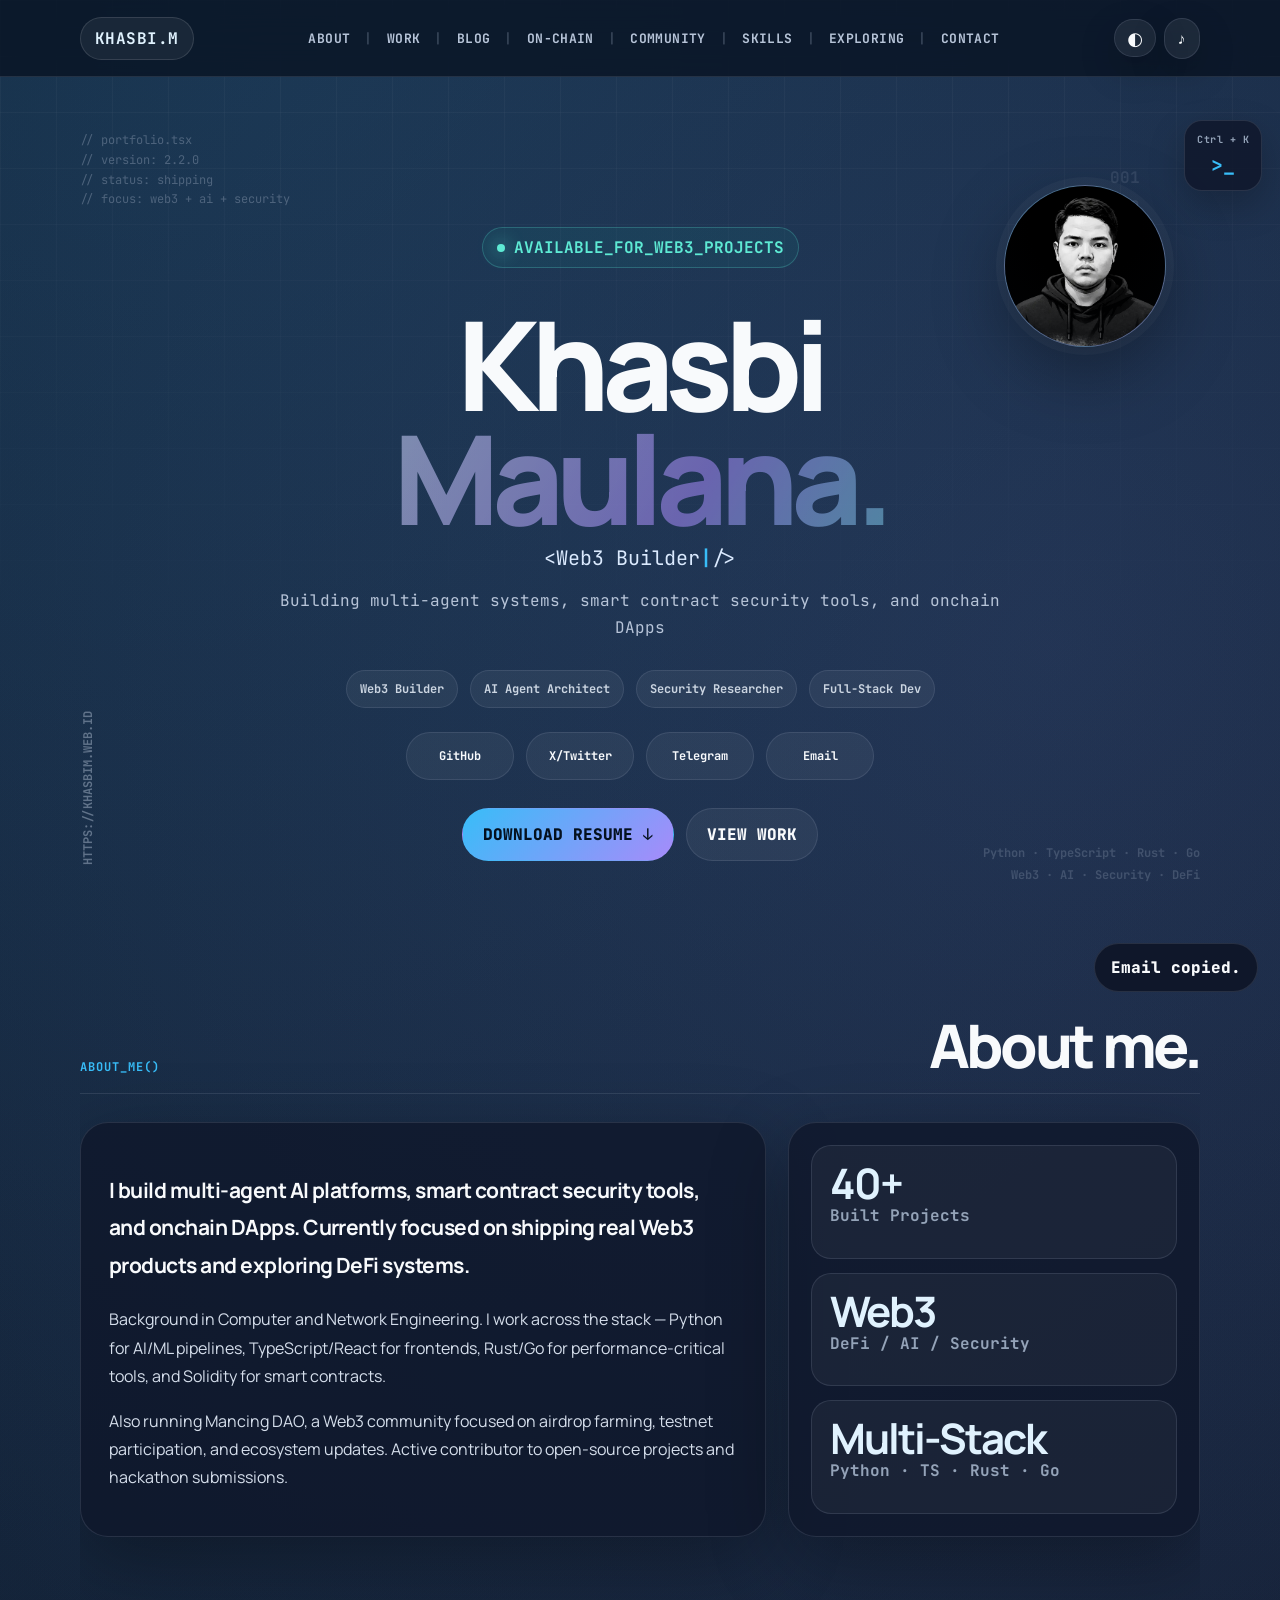
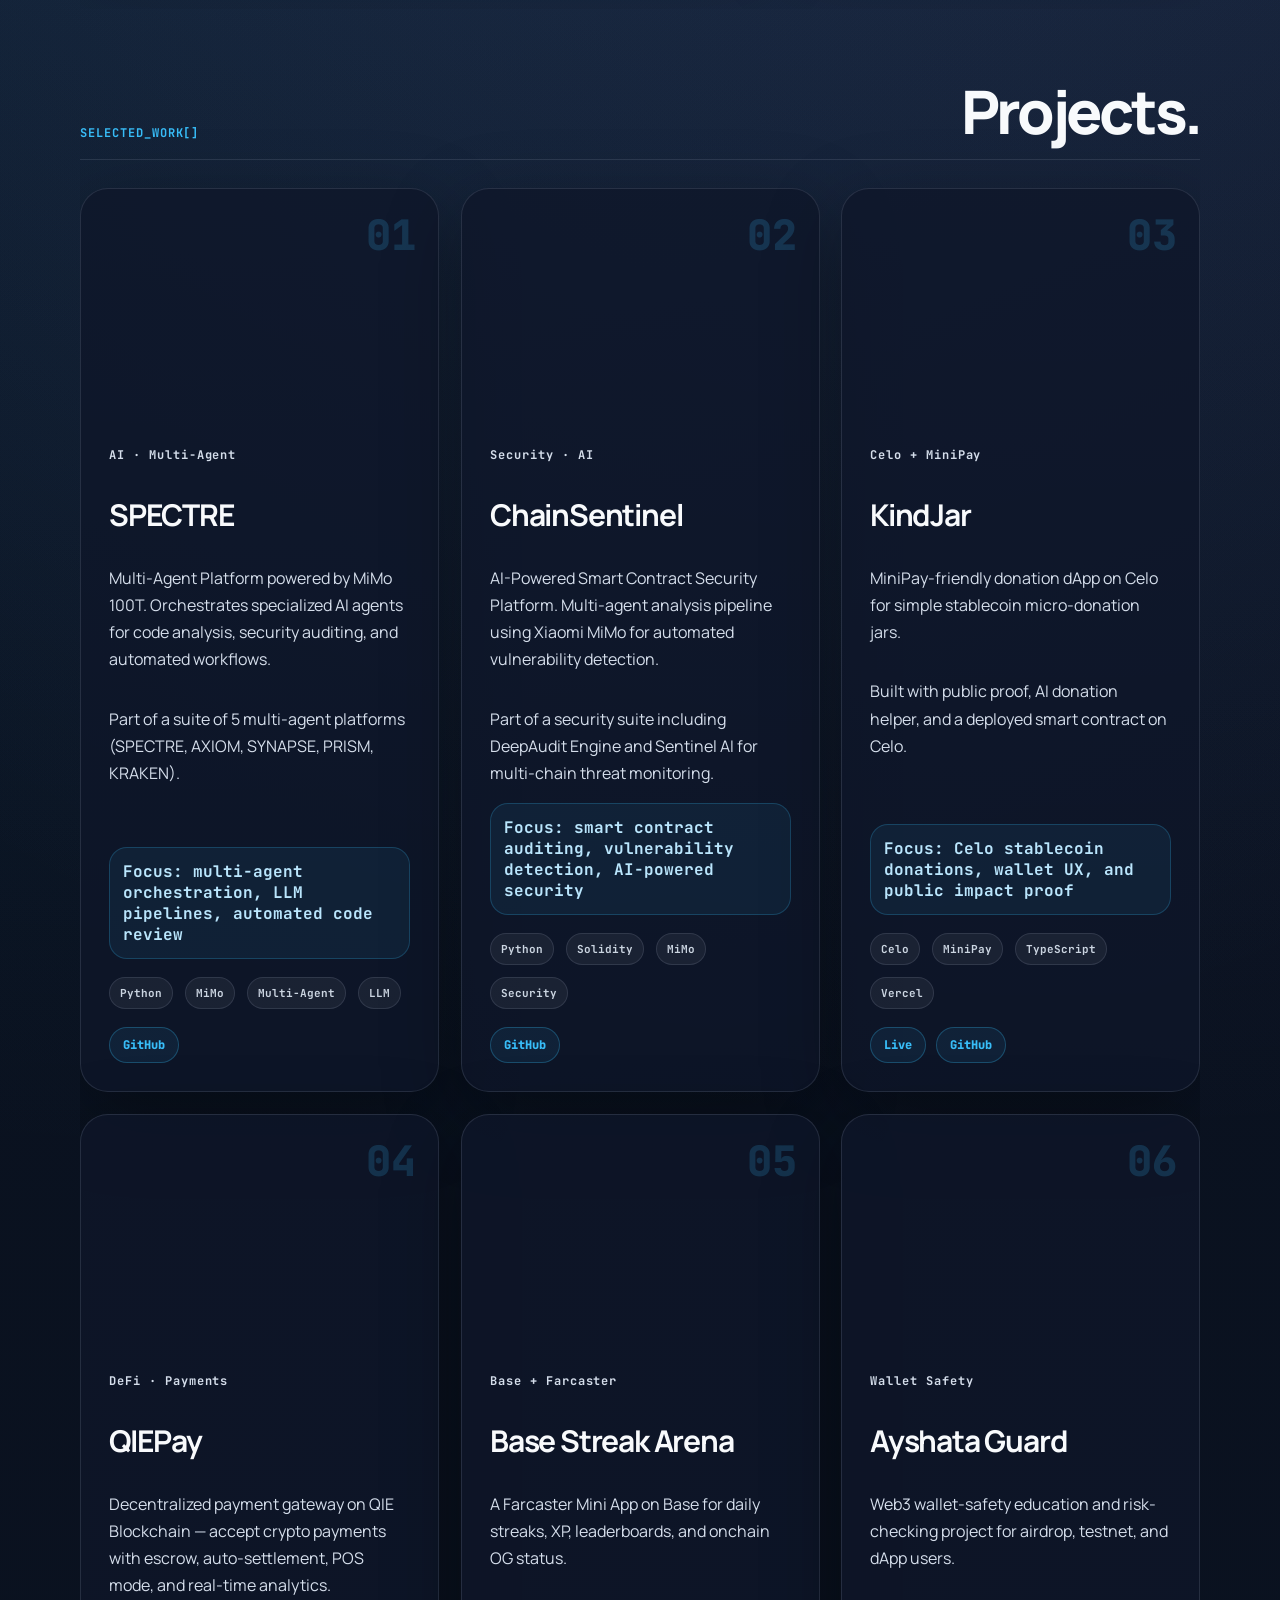
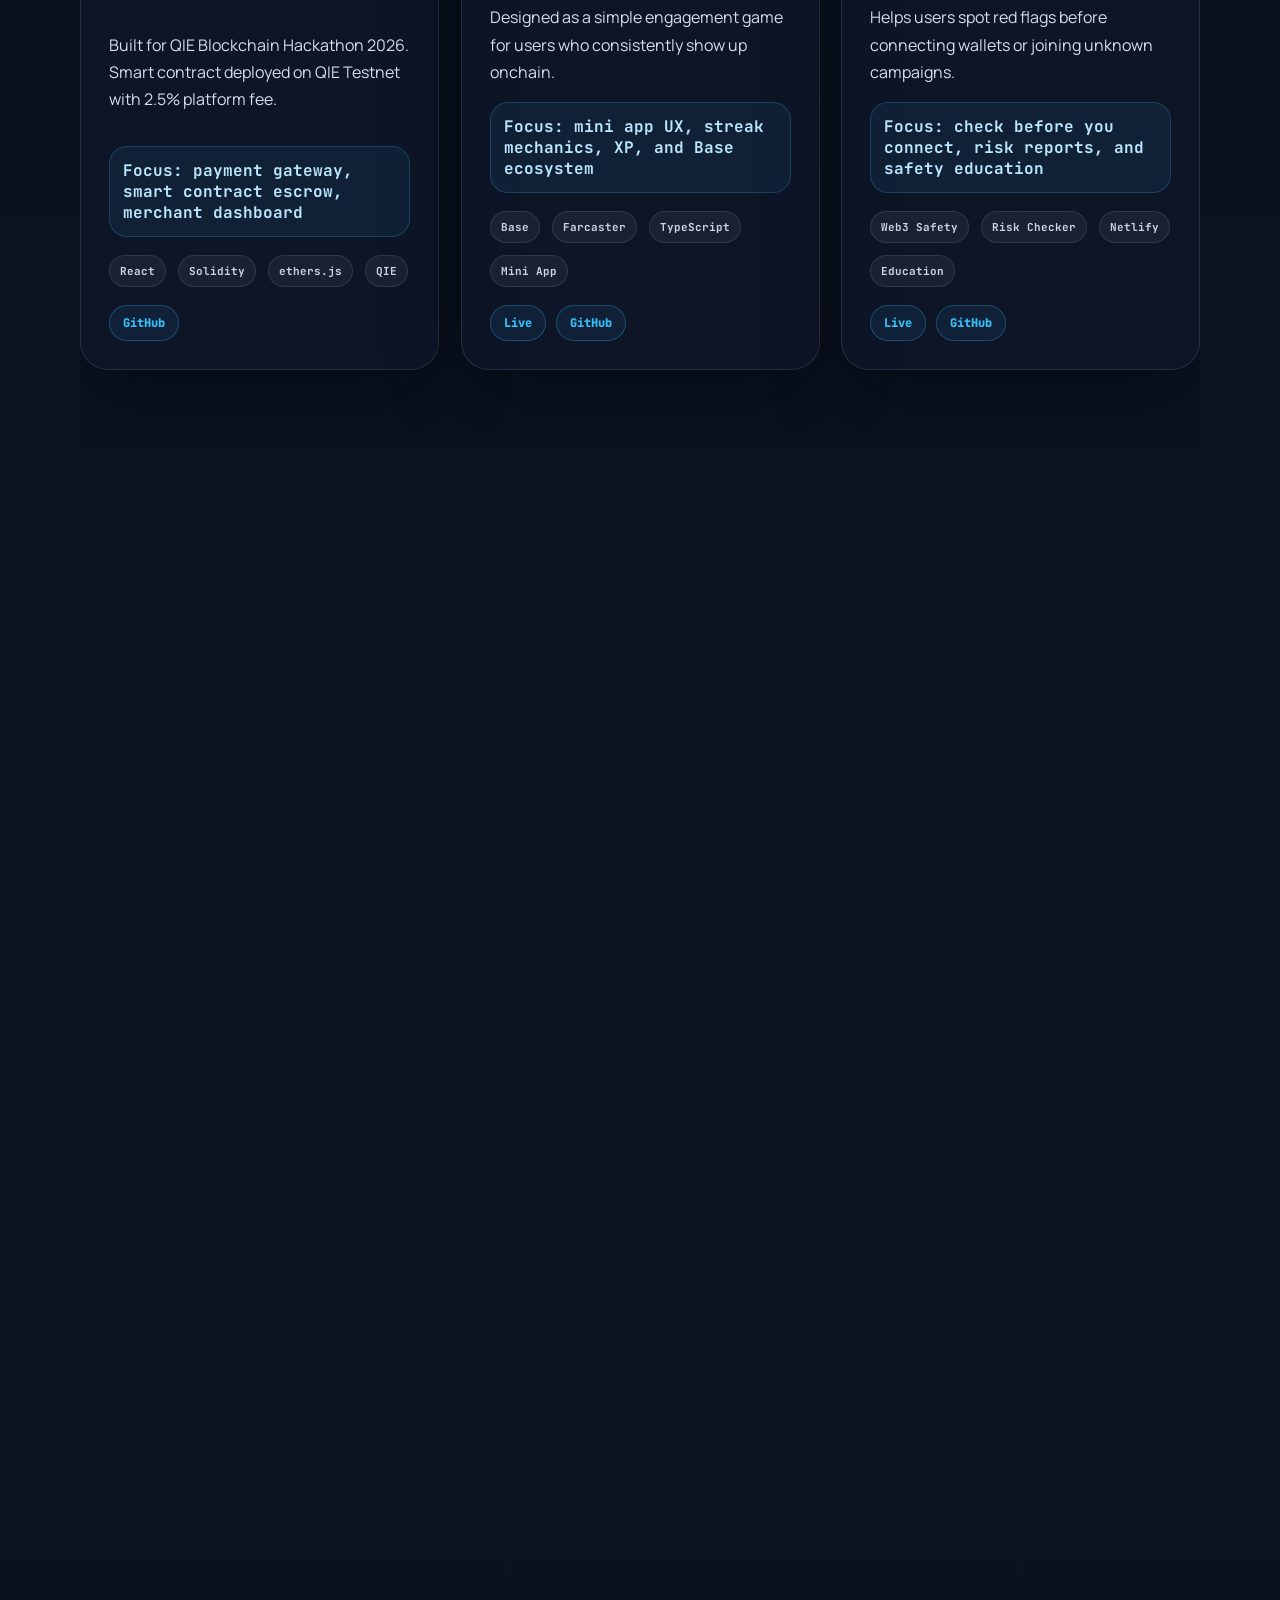
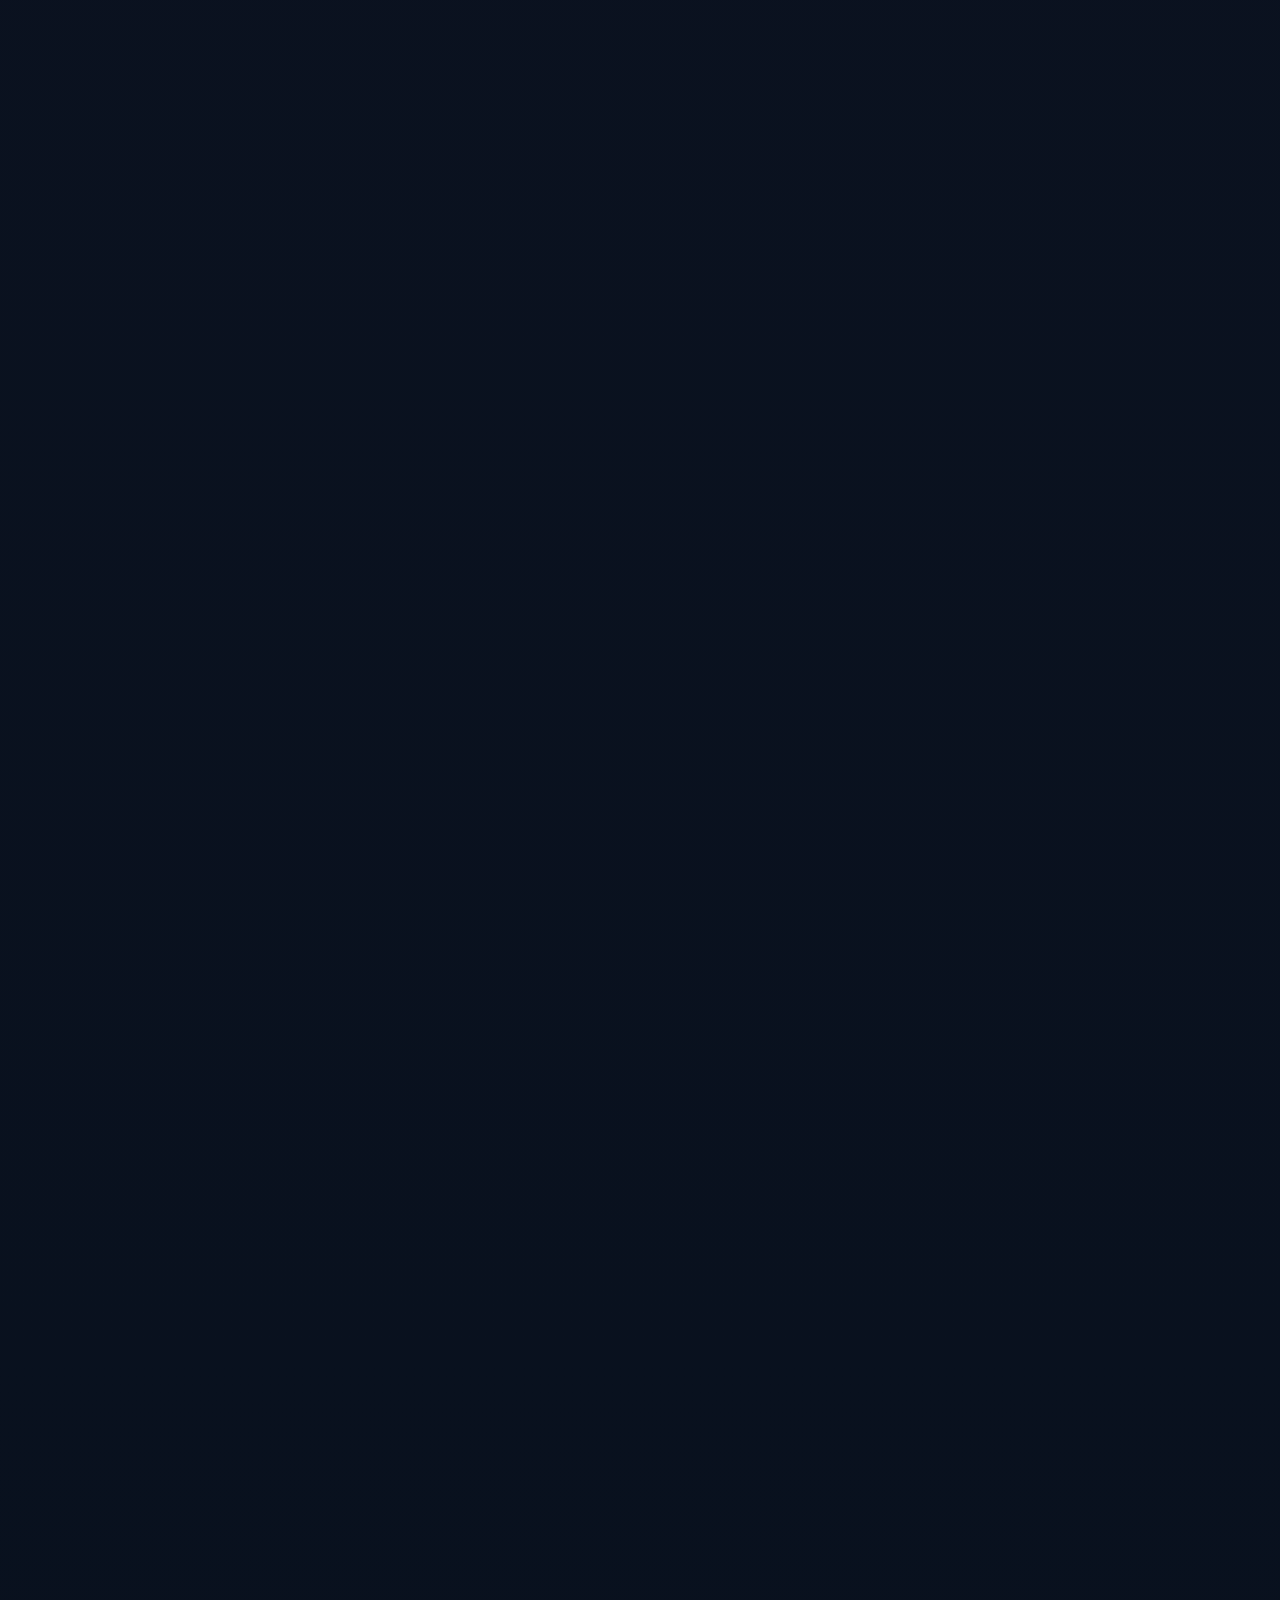
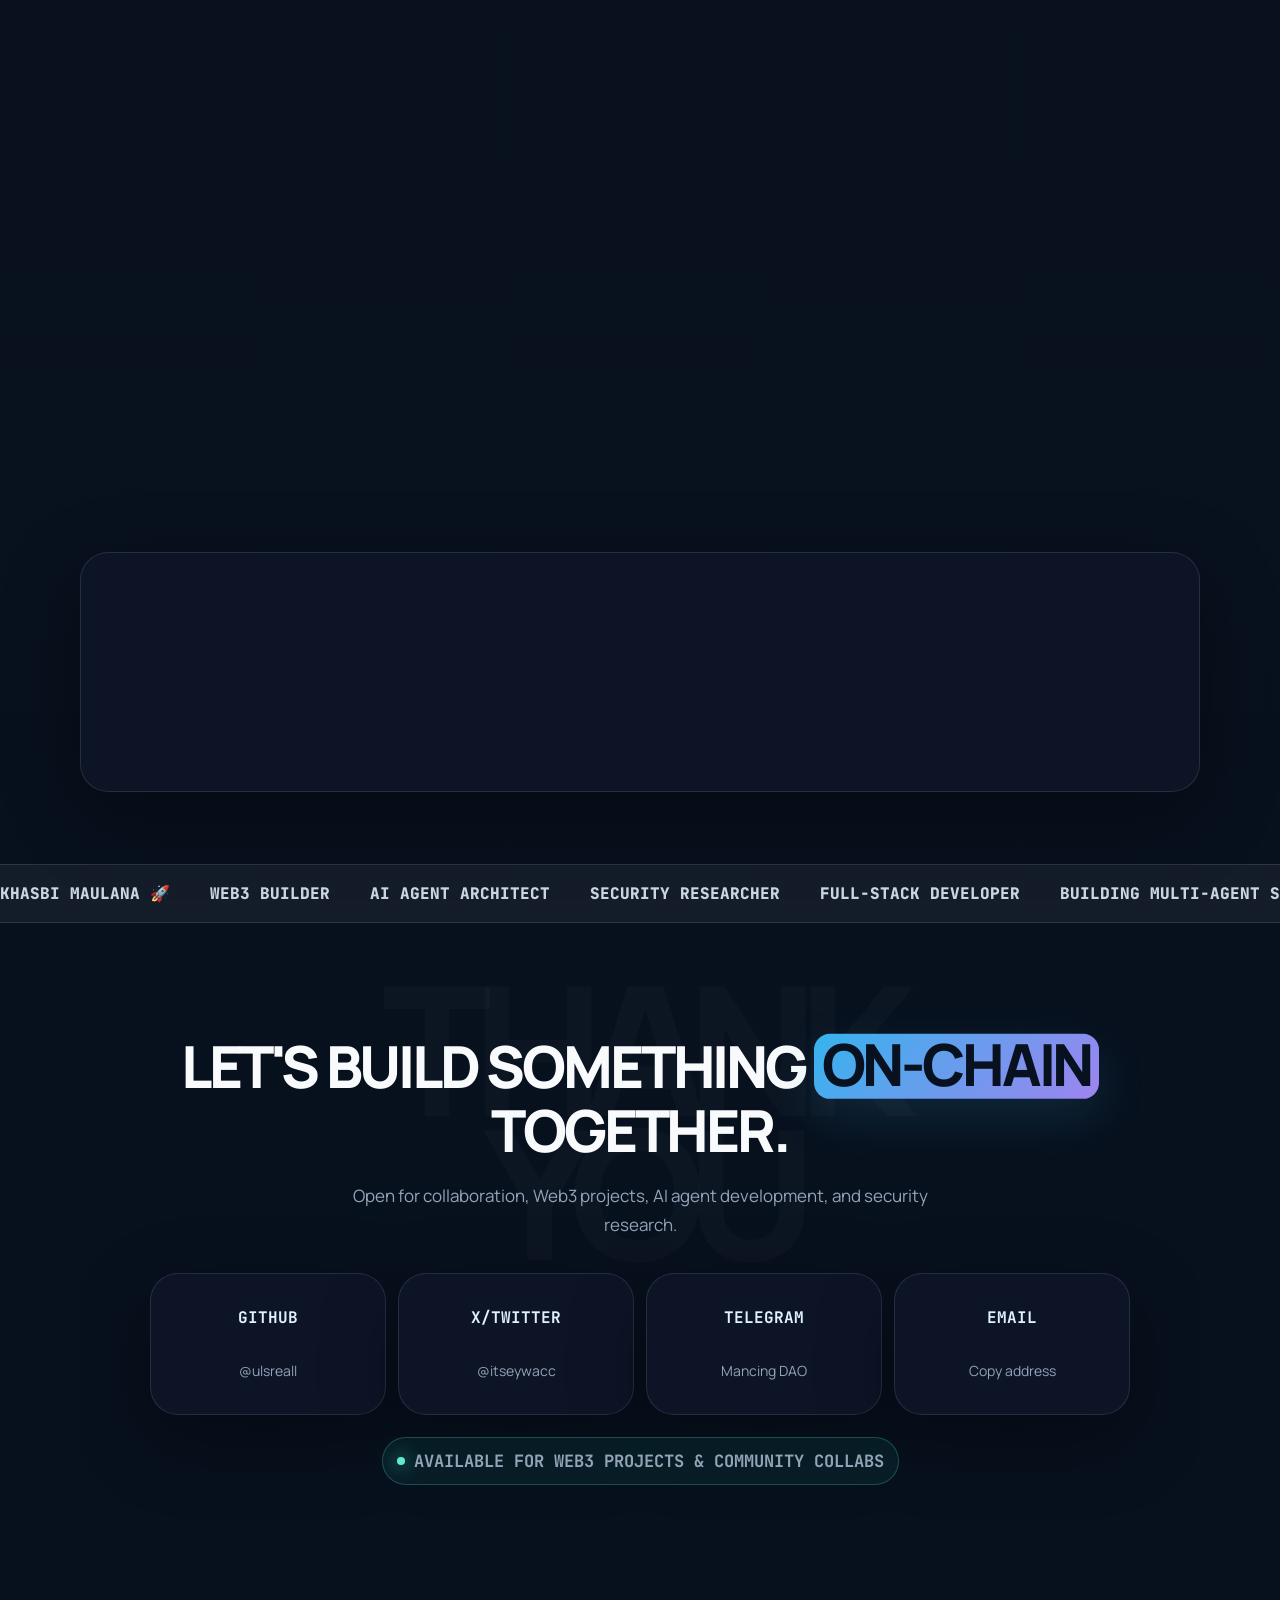
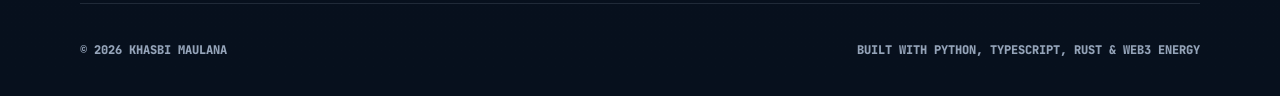
==== commit d6766e9c: "Fix: version 2.2.0, README cleanup, theme-aware GitHub graph" ====
--- a/index.html
+++ b/index.html
@@ -90,7 +90,7 @@
     <section class="hero container section-panel">
       <div class="code-comment">
         <p>// portfolio.tsx</p>
-        <p>// version: 2.1.0</p>
+        <p>// version: 2.2.0</p>
         <p>// status: shipping</p>
         <p>// focus: web3 + ai + security</p>
       </div>
@@ -343,7 +343,7 @@
         <h2>Contributions.</h2>
       </div>
       <div class="github-graph-card card-shadow fade-in">
-        <img src="https://activity-graph.vercel.app/graph?username=ulsreall&bg_color=0d1117&color=58a6ff&line=58a6ff&point=ffffff&area=true&area_color=58a6ff&hide_border=true" alt="Khasbi Maulana's GitHub Contribution Graph" class="github-chart-img" loading="lazy" />
+        <img id="github-graph" src="https://activity-graph.vercel.app/graph?username=ulsreall&bg_color=0d1117&color=58a6ff&line=58a6ff&point=ffffff&area=true&area_color=58a6ff&hide_border=true" alt="Khasbi Maulana's GitHub Contribution Graph" class="github-chart-img" loading="lazy" />
         <p class="github-graph-label">GitHub contributions — <a href="https://github.com/ulsreall" target="_blank" rel="noreferrer">@ulsreall</a></p>
       </div>
     </section>
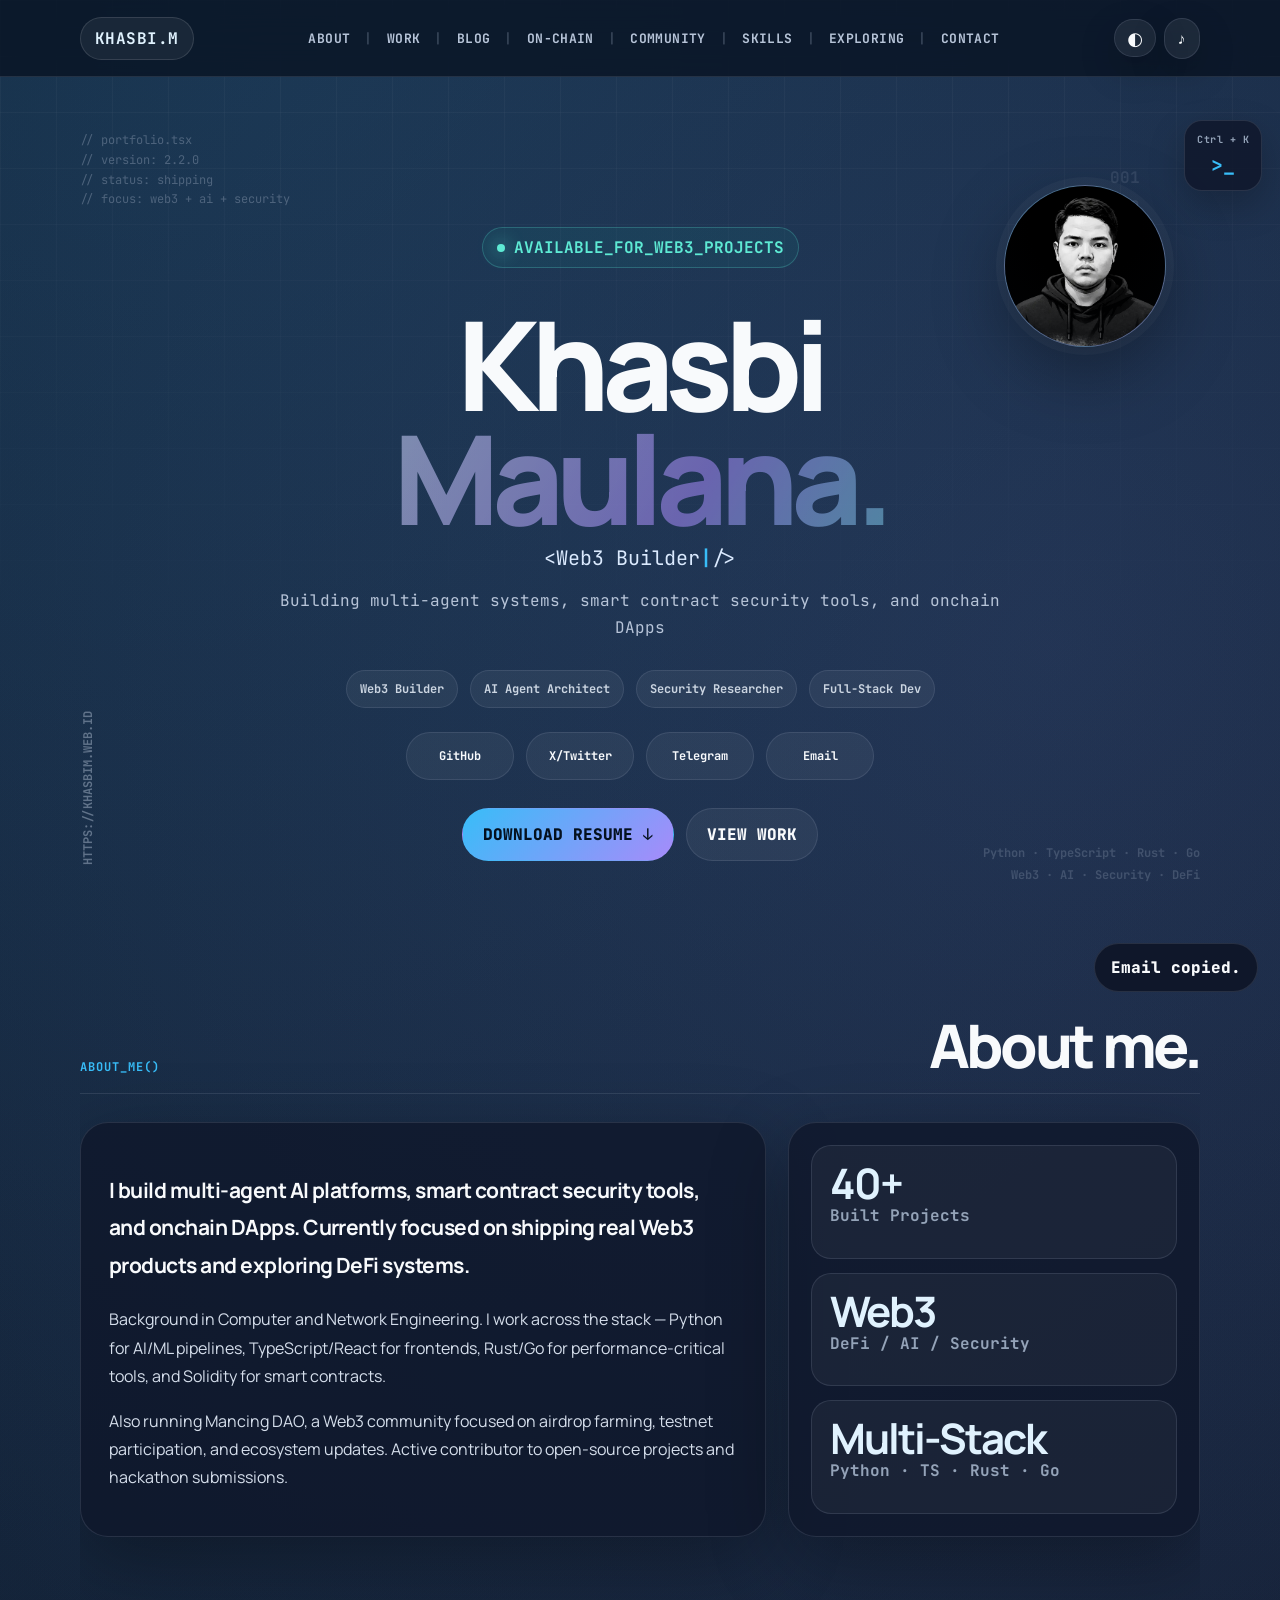
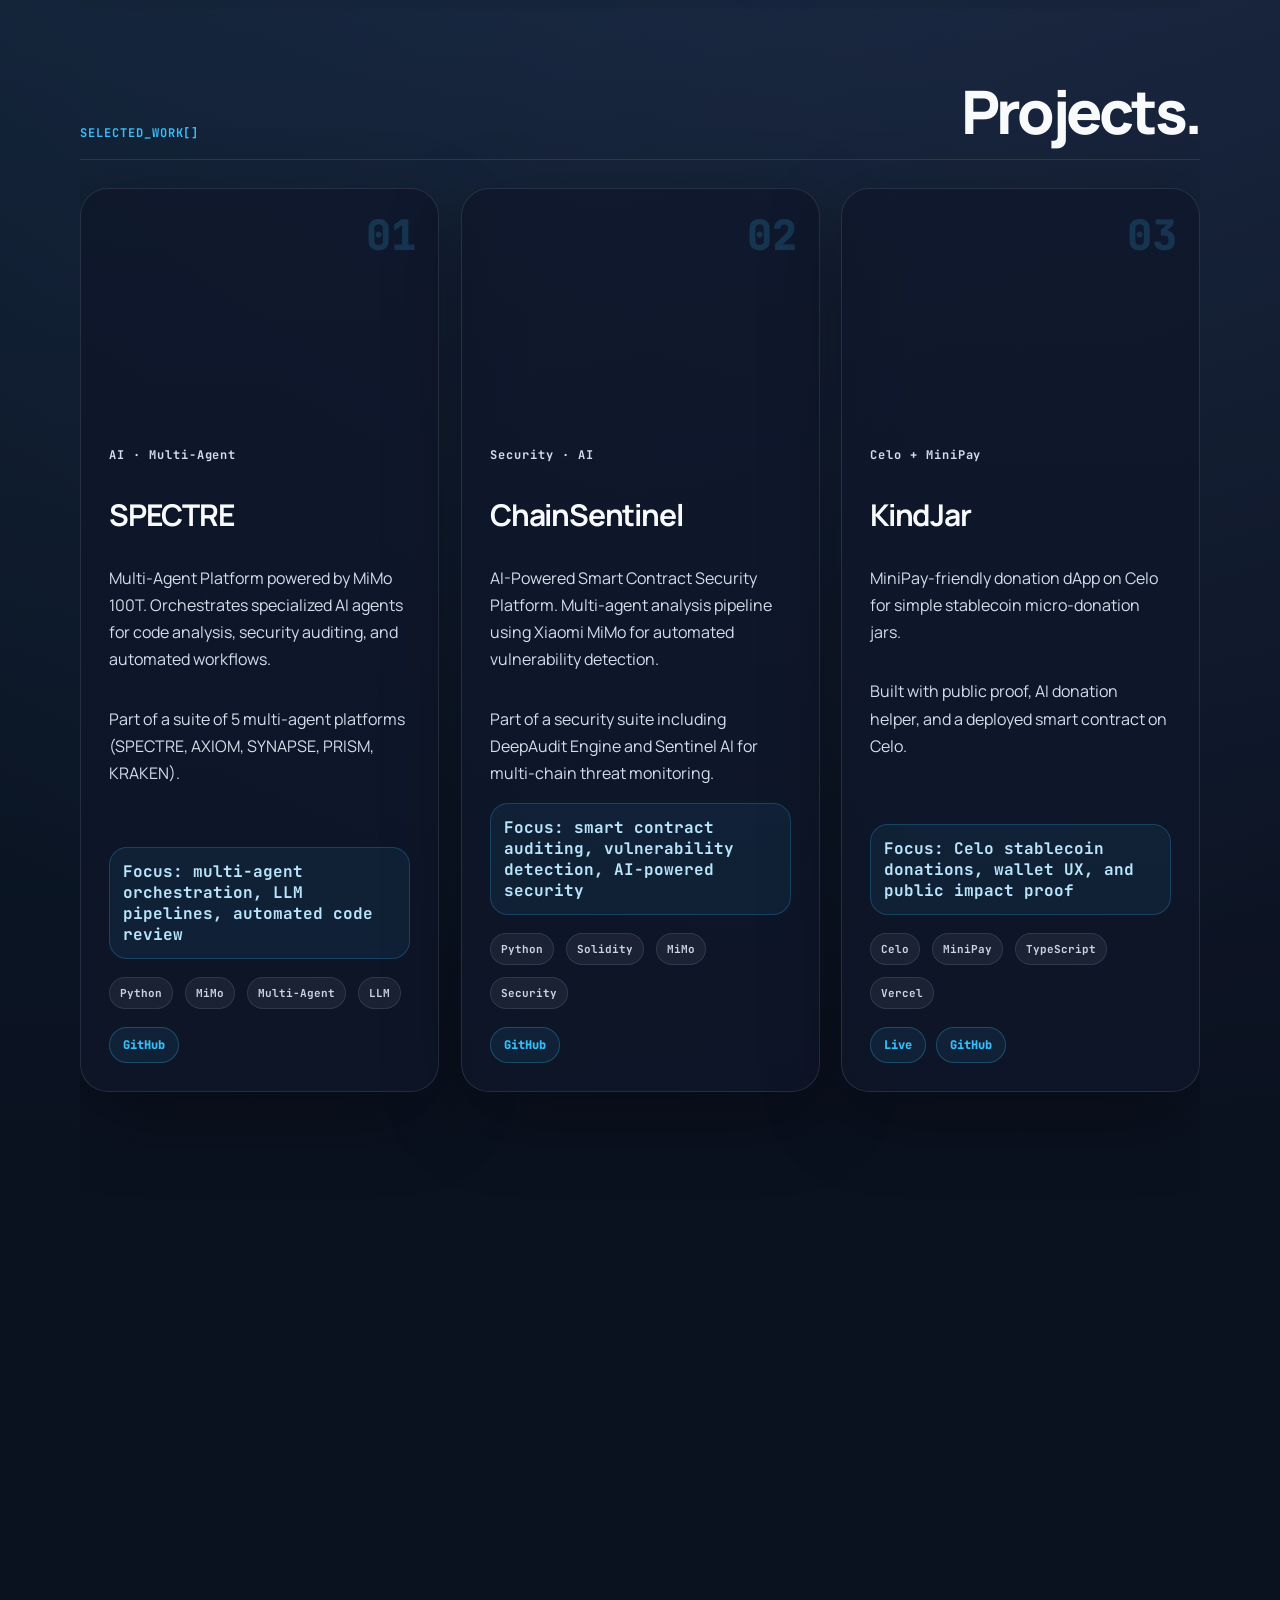
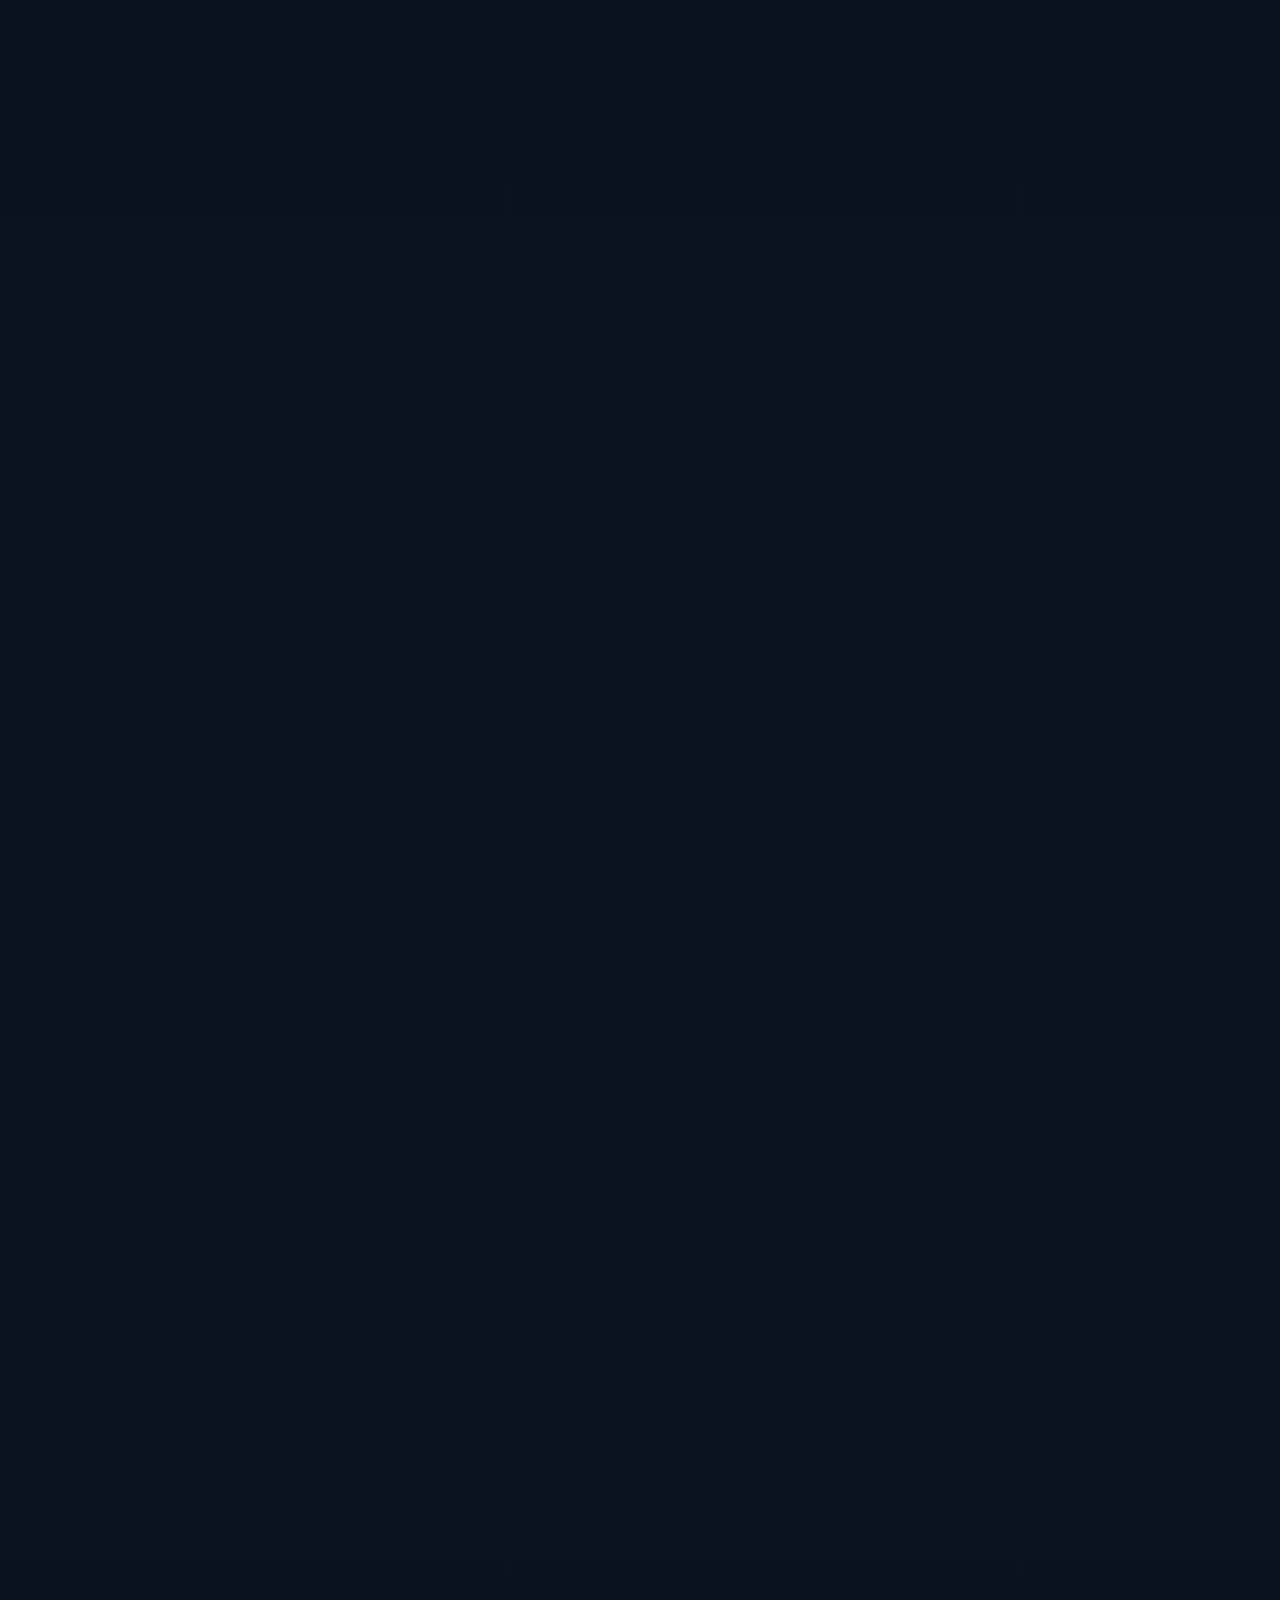
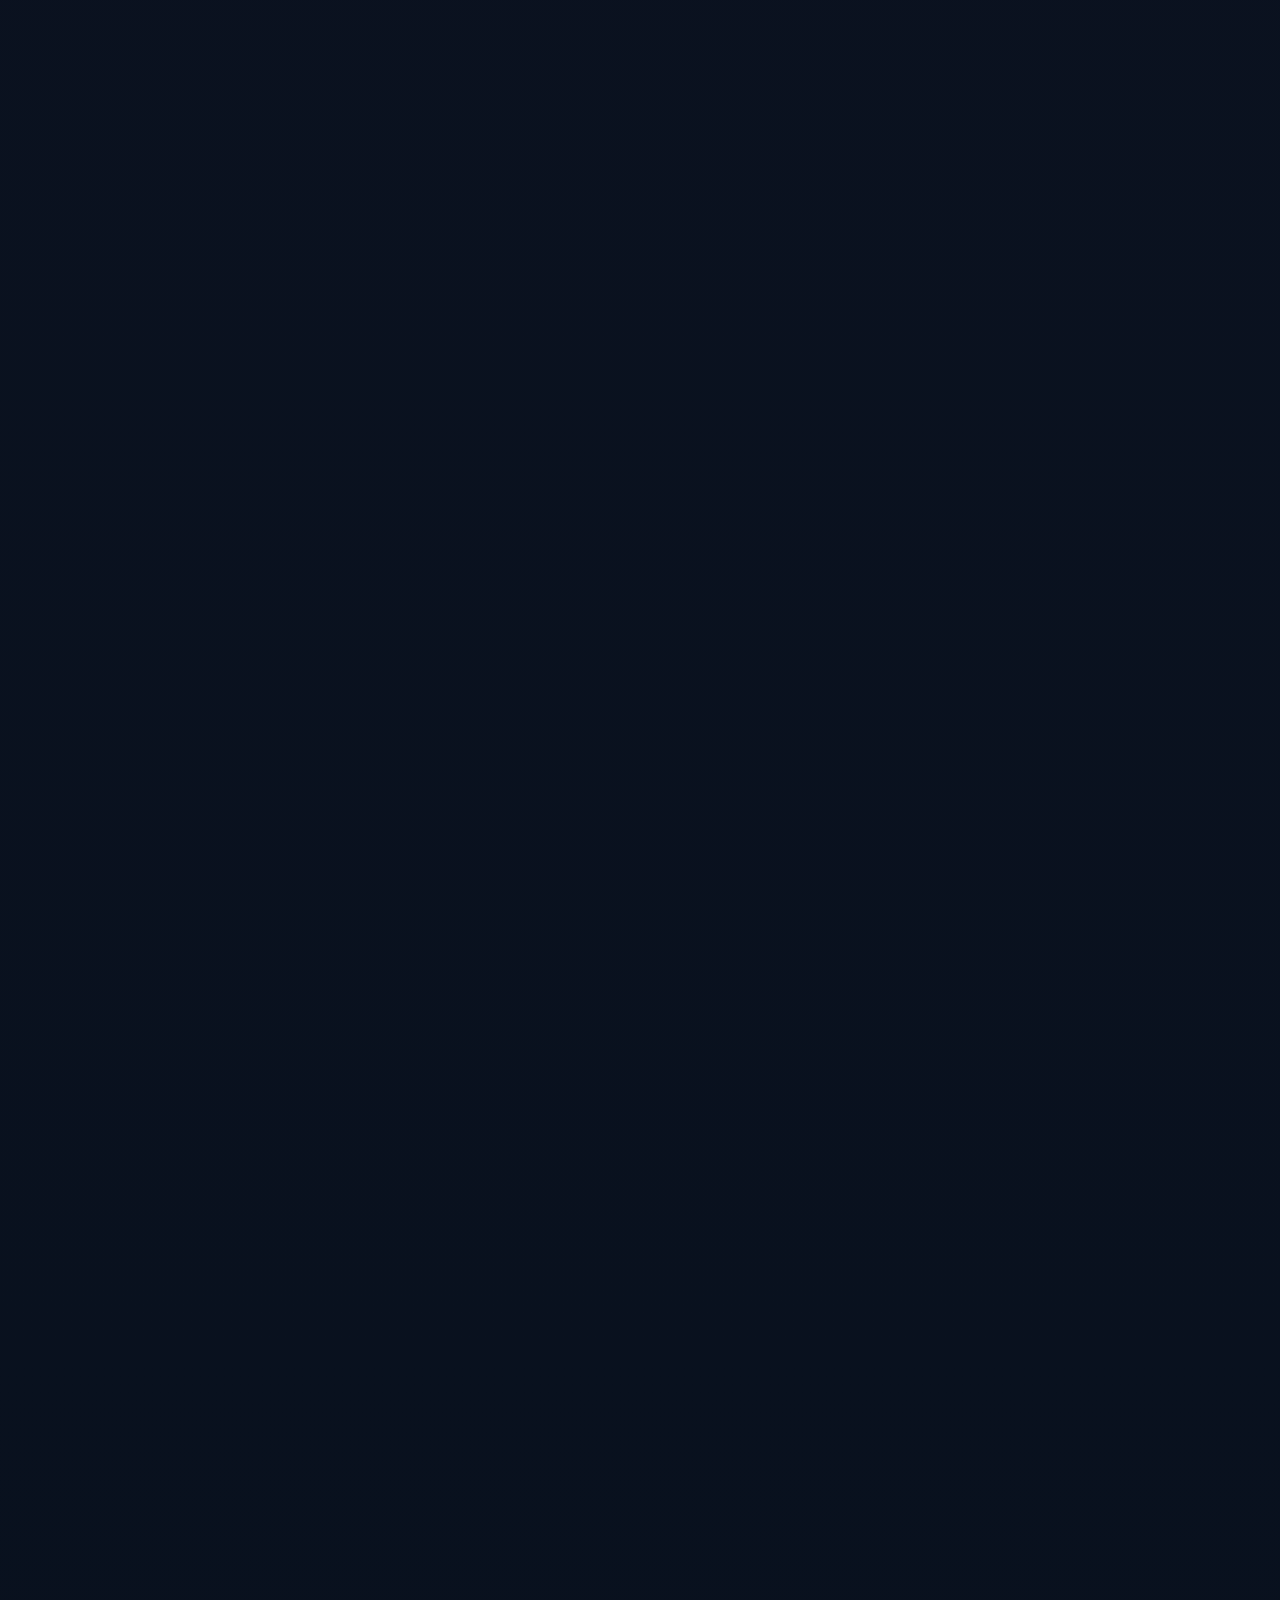
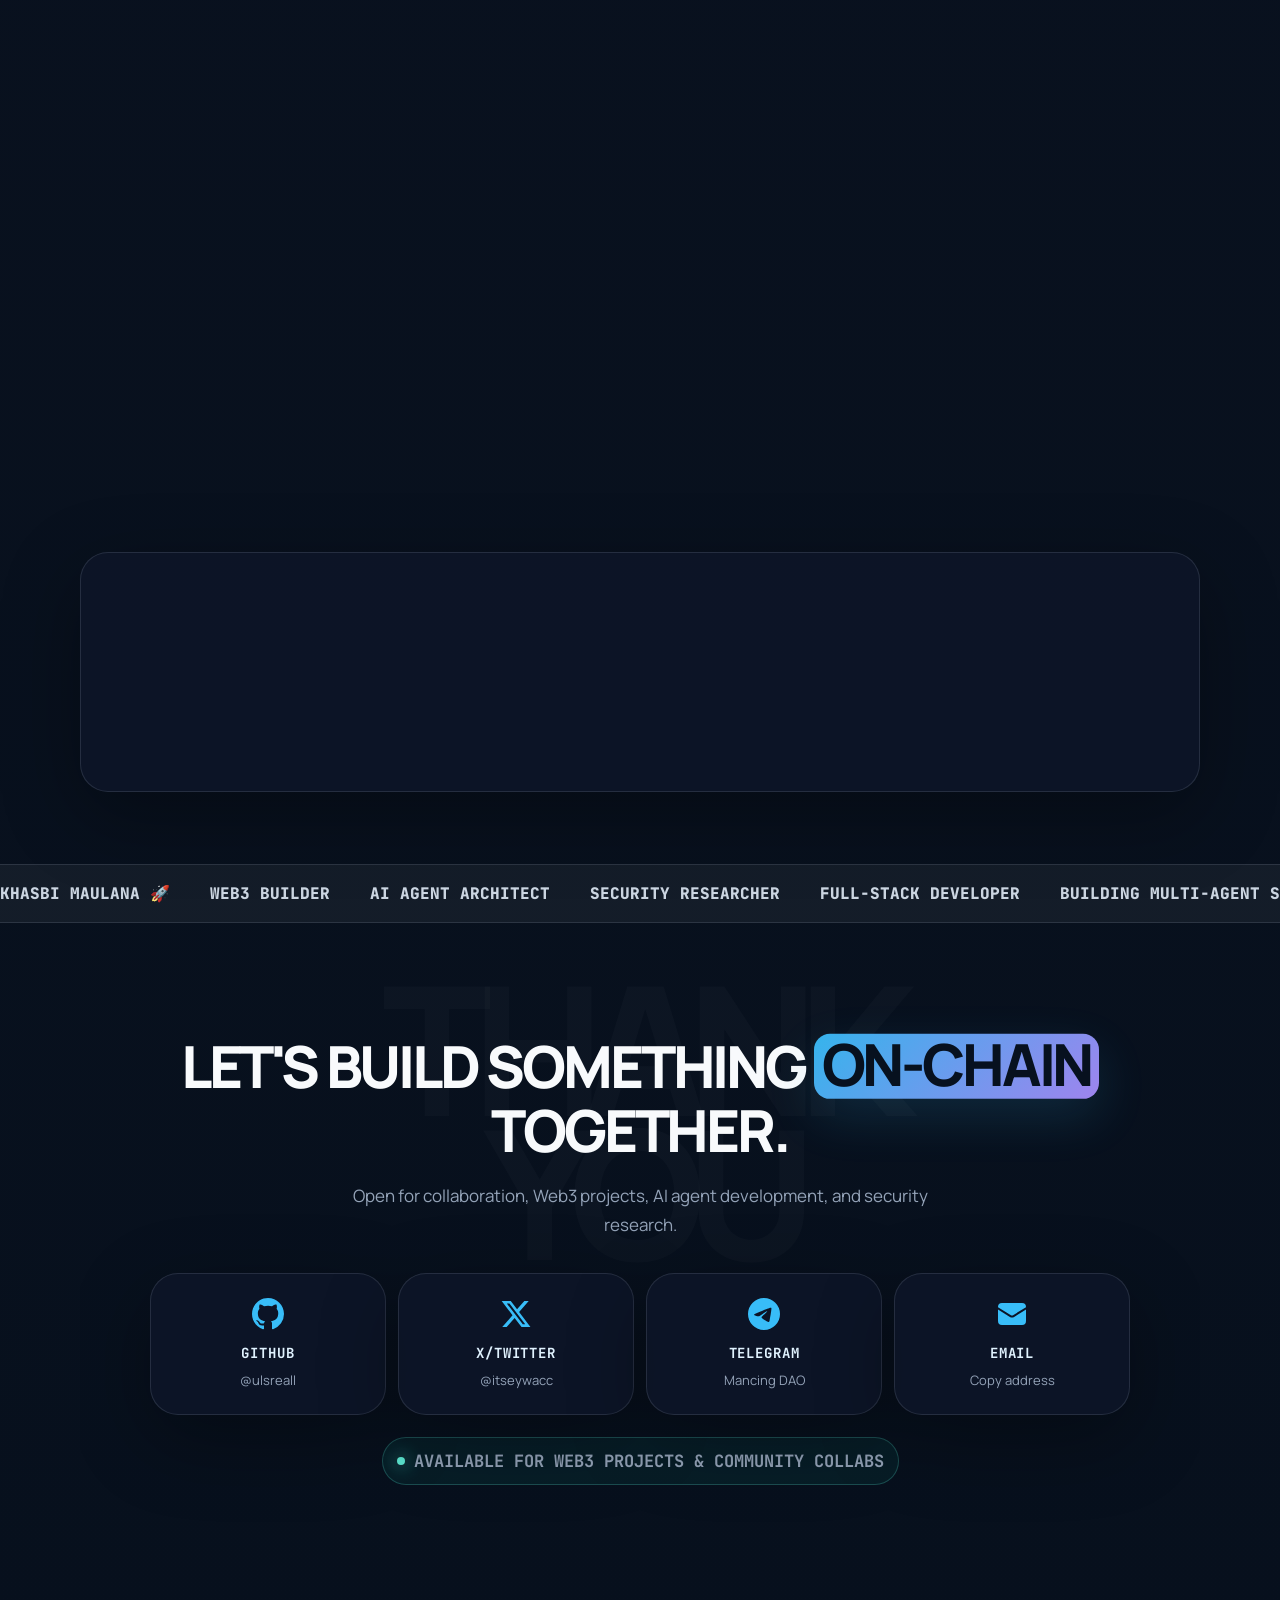
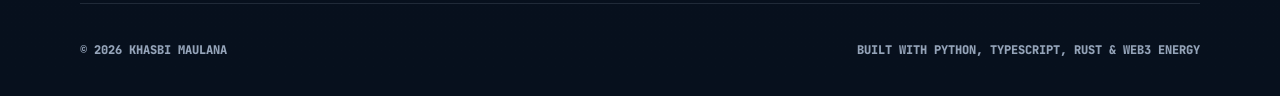
==== commit a02728a5: "Contact cards: add SVG icons, gradient hover, icon scale animation" ====
--- a/index.html
+++ b/index.html
@@ -440,10 +440,22 @@
       <h2>LET'S BUILD SOMETHING <mark>ON-CHAIN</mark> TOGETHER.</h2>
       <p>Open for collaboration, Web3 projects, AI agent development, and security research.</p>
       <div class="contact-cards">
-        <a class="contact-card card-shadow" href="https://github.com/ulsreall" target="_blank" rel="noreferrer"><strong>GitHub</strong><span>@ulsreall</span></a>
-        <a class="contact-card card-shadow" href="https://x.com/itseywacc" target="_blank" rel="noreferrer"><strong>X/Twitter</strong><span>@itseywacc</span></a>
-        <a class="contact-card card-shadow" href="https://t.me/mancingdao" target="_blank" rel="noreferrer"><strong>Telegram</strong><span>Mancing DAO</span></a>
-        <button class="contact-card card-shadow copy-email" type="button" data-email="khasbimln@gmail.com"><strong>Email</strong><span>Copy address</span></button>
+        <a class="contact-card card-shadow" href="https://github.com/ulsreall" target="_blank" rel="noreferrer">
+          <svg class="contact-icon" viewBox="0 0 24 24" fill="currentColor"><path d="M12 0C5.37 0 0 5.37 0 12c0 5.31 3.435 9.795 8.205 11.385.6.105.825-.255.825-.57 0-.285-.015-1.23-.015-2.235-3.015.555-3.795-.735-4.035-1.41-.135-.345-.72-1.41-1.23-1.695-.42-.225-1.02-.78-.015-.795.945-.015 1.62.87 1.845 1.23 1.08 1.815 2.805 1.305 3.495.99.105-.78.42-1.305.765-1.605-2.67-.3-5.46-1.335-5.46-5.925 0-1.305.465-2.385 1.23-3.225-.12-.3-.54-1.53.12-3.18 0 0 1.005-.315 3.3 1.23.96-.27 1.98-.405 3-.405s2.04.135 3 .405c2.295-1.56 3.3-1.23 3.3-1.23.66 1.65.24 2.88.12 3.18.765.84 1.23 1.905 1.23 3.225 0 4.605-2.805 5.625-5.475 5.925.435.375.81 1.095.81 2.22 0 1.605-.015 2.895-.015 3.3 0 .315.225.69.825.57A12.02 12.02 0 0024 12c0-6.63-5.37-12-12-12z"/></svg>
+          <strong>GitHub</strong><span>@ulsreall</span>
+        </a>
+        <a class="contact-card card-shadow" href="https://x.com/itseywacc" target="_blank" rel="noreferrer">
+          <svg class="contact-icon" viewBox="0 0 24 24" fill="currentColor"><path d="M18.244 2.25h3.308l-7.227 8.26 8.502 11.24H16.17l-5.214-6.817L4.99 21.75H1.68l7.73-8.835L1.254 2.25H8.08l4.713 6.231zm-1.161 17.52h1.833L7.084 4.126H5.117z"/></svg>
+          <strong>X/Twitter</strong><span>@itseywacc</span>
+        </a>
+        <a class="contact-card card-shadow" href="https://t.me/mancingdao" target="_blank" rel="noreferrer">
+          <svg class="contact-icon" viewBox="0 0 24 24" fill="currentColor"><path d="M11.944 0A12 12 0 000 12a12 12 0 0012 12 12 12 0 0012-12A12 12 0 0012 0a12 12 0 00-.056 0zm4.962 7.224c.1-.002.321.023.465.14a.506.506 0 01.171.325c.016.093.036.306.02.472-.18 1.898-.962 6.502-1.36 8.627-.168.9-.499 1.201-.82 1.23-.696.065-1.225-.46-1.9-.902-1.056-.693-1.653-1.124-2.678-1.8-1.185-.78-.417-1.21.258-1.91.177-.184 3.247-2.977 3.307-3.23.007-.032.014-.15-.056-.212s-.174-.041-.249-.024c-.106.024-1.793 1.14-5.061 3.345-.48.33-.913.49-1.302.48-.428-.008-1.252-.241-1.865-.44-.752-.245-1.349-.374-1.297-.789.027-.216.325-.437.893-.663 3.498-1.524 5.83-2.529 6.998-3.014 3.332-1.386 4.025-1.627 4.476-1.635z"/></svg>
+          <strong>Telegram</strong><span>Mancing DAO</span>
+        </a>
+        <button class="contact-card card-shadow copy-email" type="button" data-email="khasbimln@gmail.com">
+          <svg class="contact-icon" viewBox="0 0 24 24" fill="currentColor"><path d="M1.5 8.67v8.58a3 3 0 003 3h15a3 3 0 003-3V8.67l-8.928 5.493a3 3 0 01-3.144 0L1.5 8.67z"/><path d="M22.5 6.908V6.75a3 3 0 00-3-3h-15a3 3 0 00-3 3v.158l9.714 5.978a1.5 1.5 0 001.572 0L22.5 6.908z"/></svg>
+          <strong>Email</strong><span>Copy address</span>
+        </button>
       </div>
       <p class="status-line"><i></i> AVAILABLE FOR WEB3 PROJECTS & COMMUNITY COLLABS</p>
     </section>
--- a/styles.css
+++ b/styles.css
@@ -305,13 +305,38 @@
   min-height: 142px;
   display: grid;
   place-items: center;
-  gap: 6px;
-  padding: 20px;
+  gap: 8px;
+  padding: 24px 20px;
   cursor: pointer;
-  transition: transform .18s, background .18s, border-color .18s;
-}
-.contact-card strong { font-family: var(--mono); font-size: 16px; text-transform: uppercase; color: #e0f2fe; }
-.contact-card span { color: var(--muted); font-size: 14px; }
+  transition: transform .22s, background .22s, border-color .22s, box-shadow .22s;
+  position: relative;
+  overflow: hidden;
+}
+.contact-card::before {
+  content: '';
+  position: absolute;
+  inset: 0;
+  border-radius: inherit;
+  background: linear-gradient(135deg, rgba(56,189,248,.06), rgba(167,139,250,.06));
+  opacity: 0;
+  transition: opacity .22s;
+}
+.contact-card:hover::before {
+  opacity: 1;
+}
+.contact-icon {
+  width: 32px;
+  height: 32px;
+  color: var(--accent);
+  margin-bottom: 4px;
+  transition: transform .22s, color .22s;
+}
+.contact-card:hover .contact-icon {
+  transform: scale(1.15);
+  color: #7dd3fc;
+}
+.contact-card strong { font-family: var(--mono); font-size: 14px; text-transform: uppercase; color: #e0f2fe; letter-spacing: .06em; }
+.contact-card span { color: var(--muted); font-size: 13px; }
 .copy-email { appearance: none; }
 .status-line { margin-top: 38px; }
 .footer { display: flex; justify-content: space-between; gap: 20px; padding: 26px 0; border-top: 1px solid var(--line); font-family: var(--mono); font-size: 12px; font-weight: 800; color: var(--muted); }
